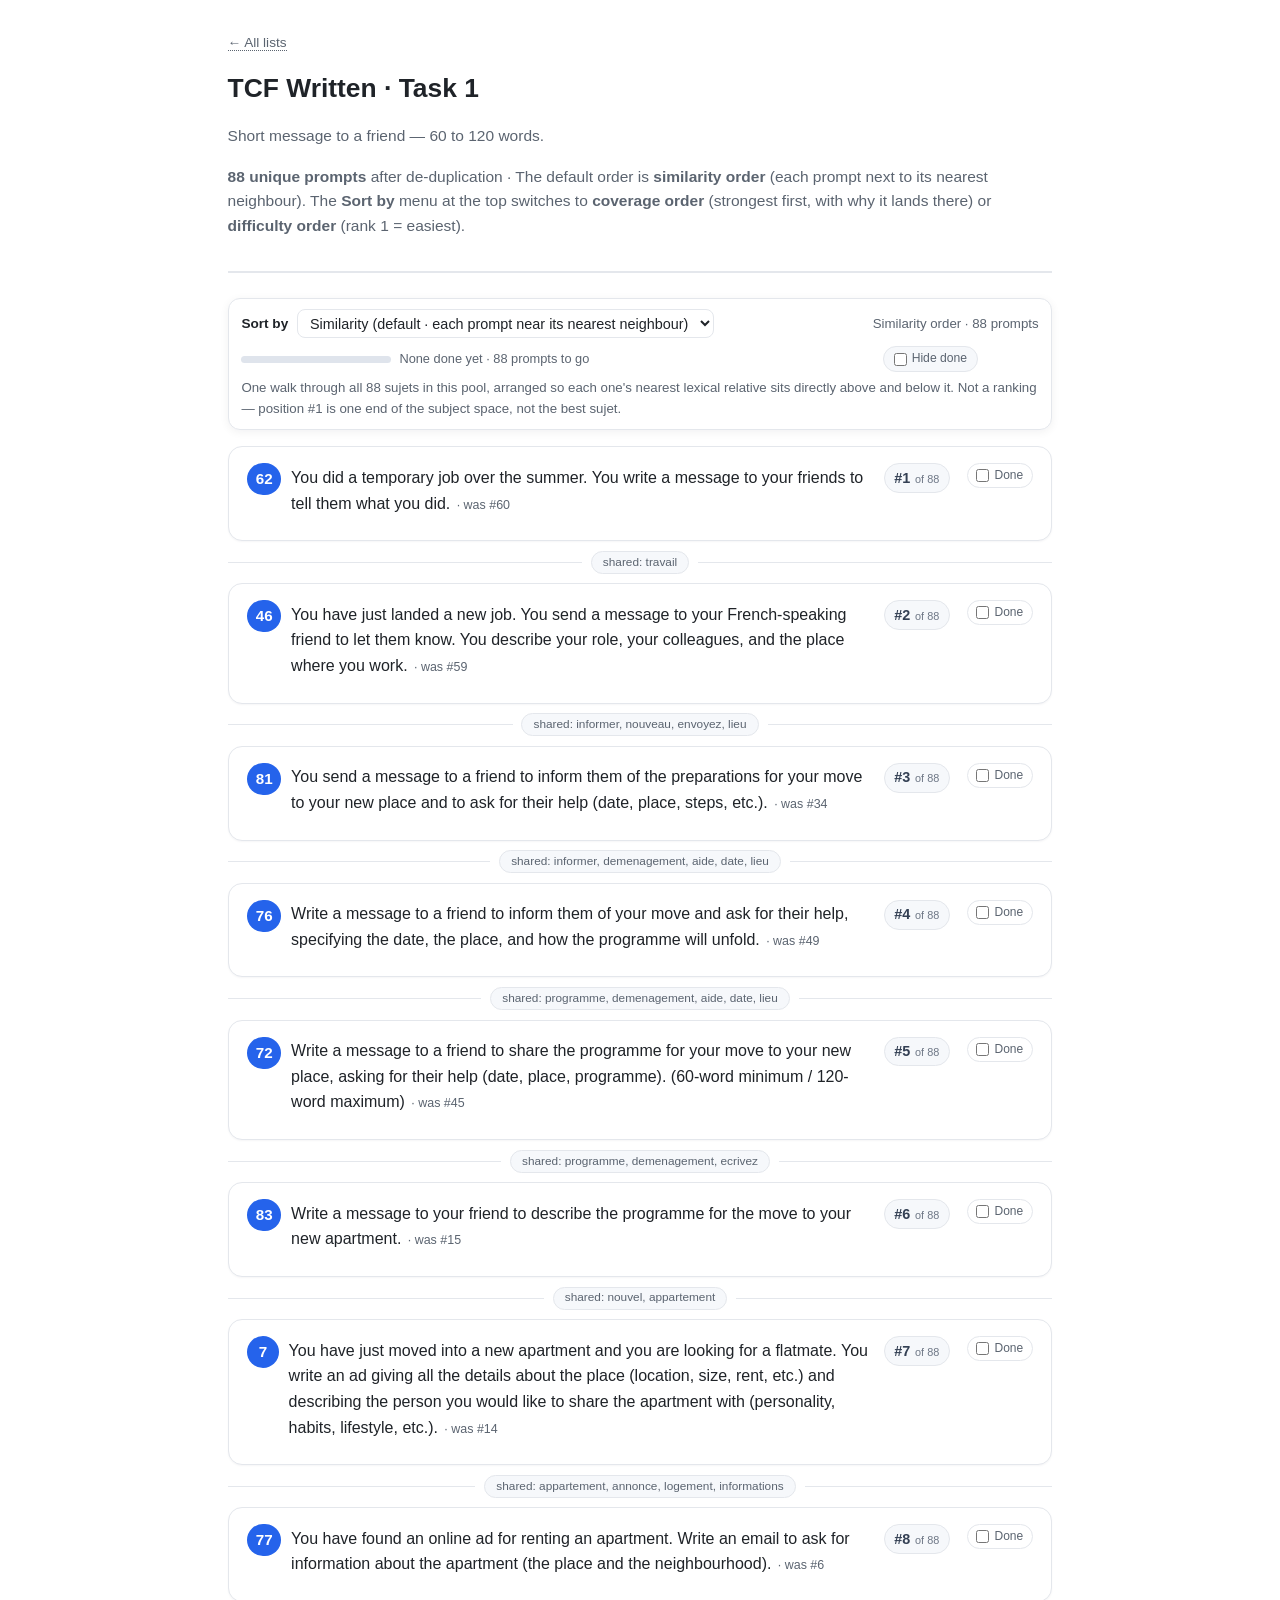
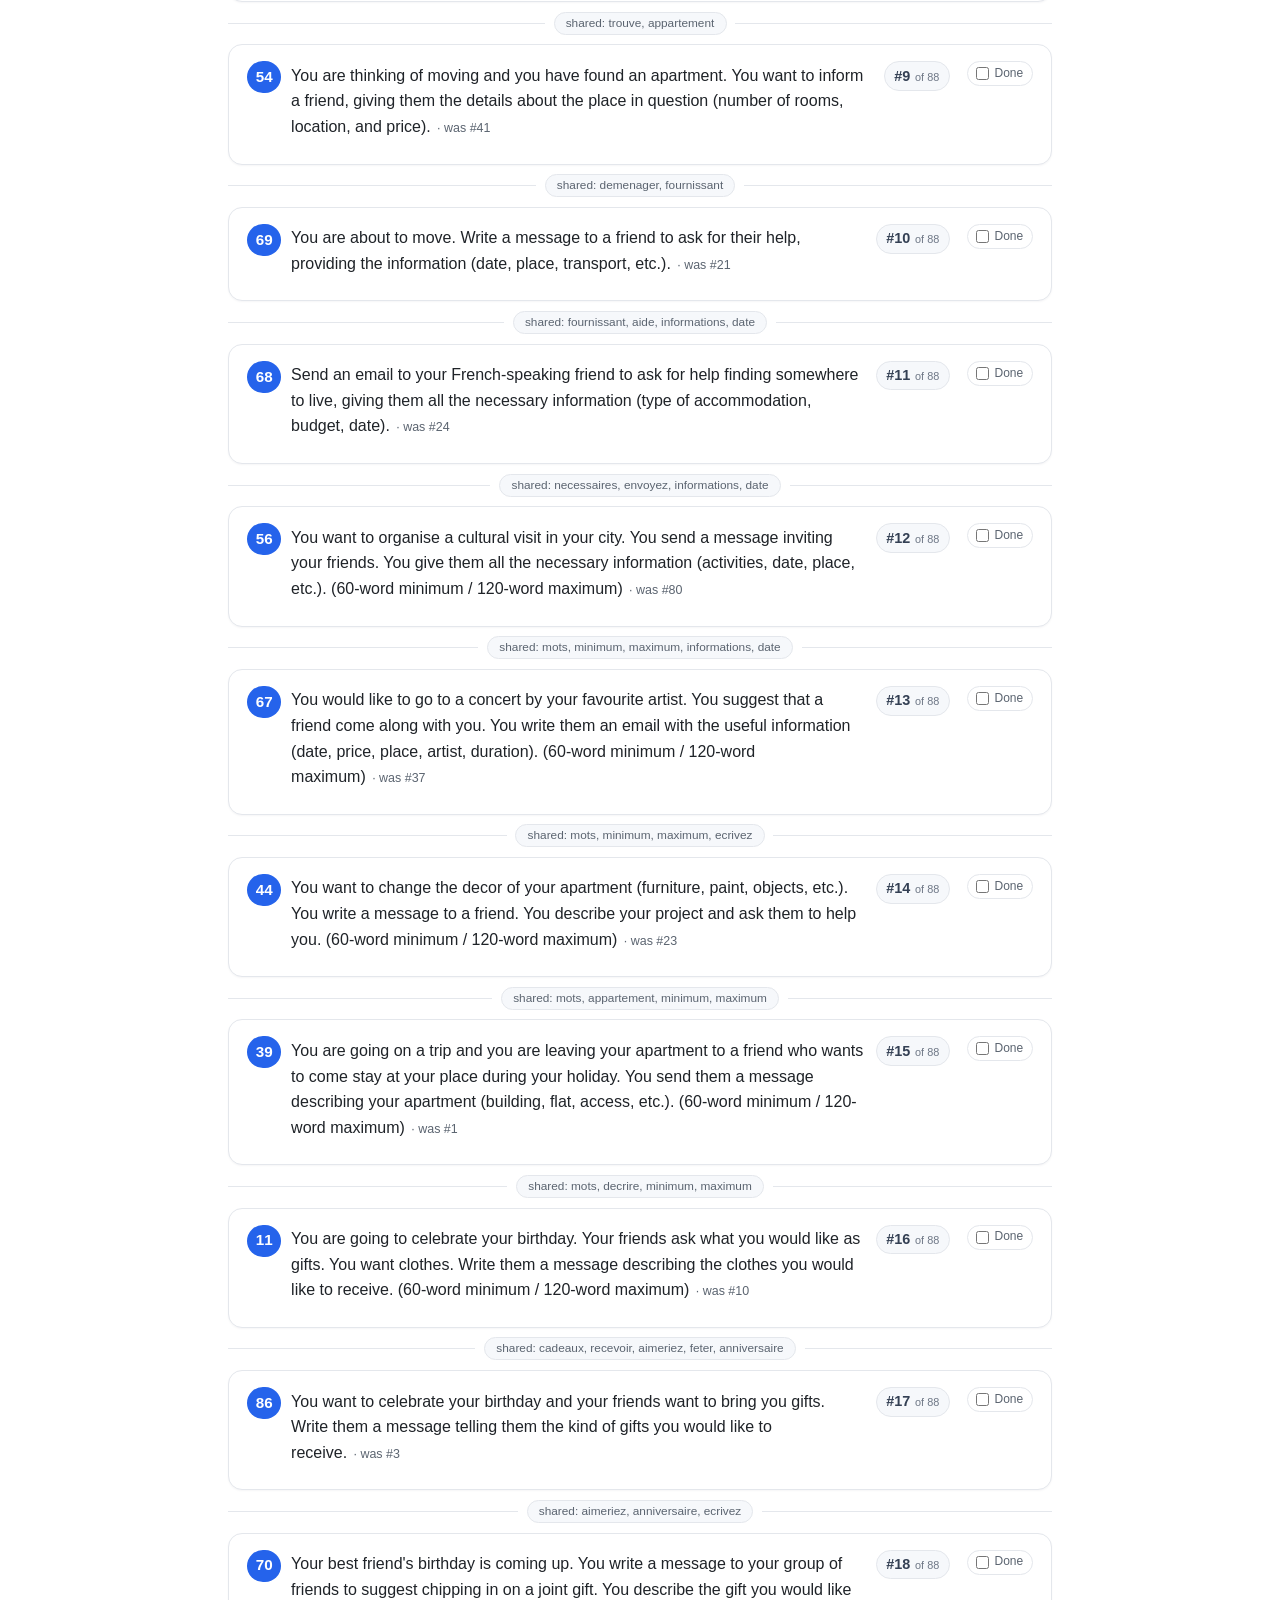
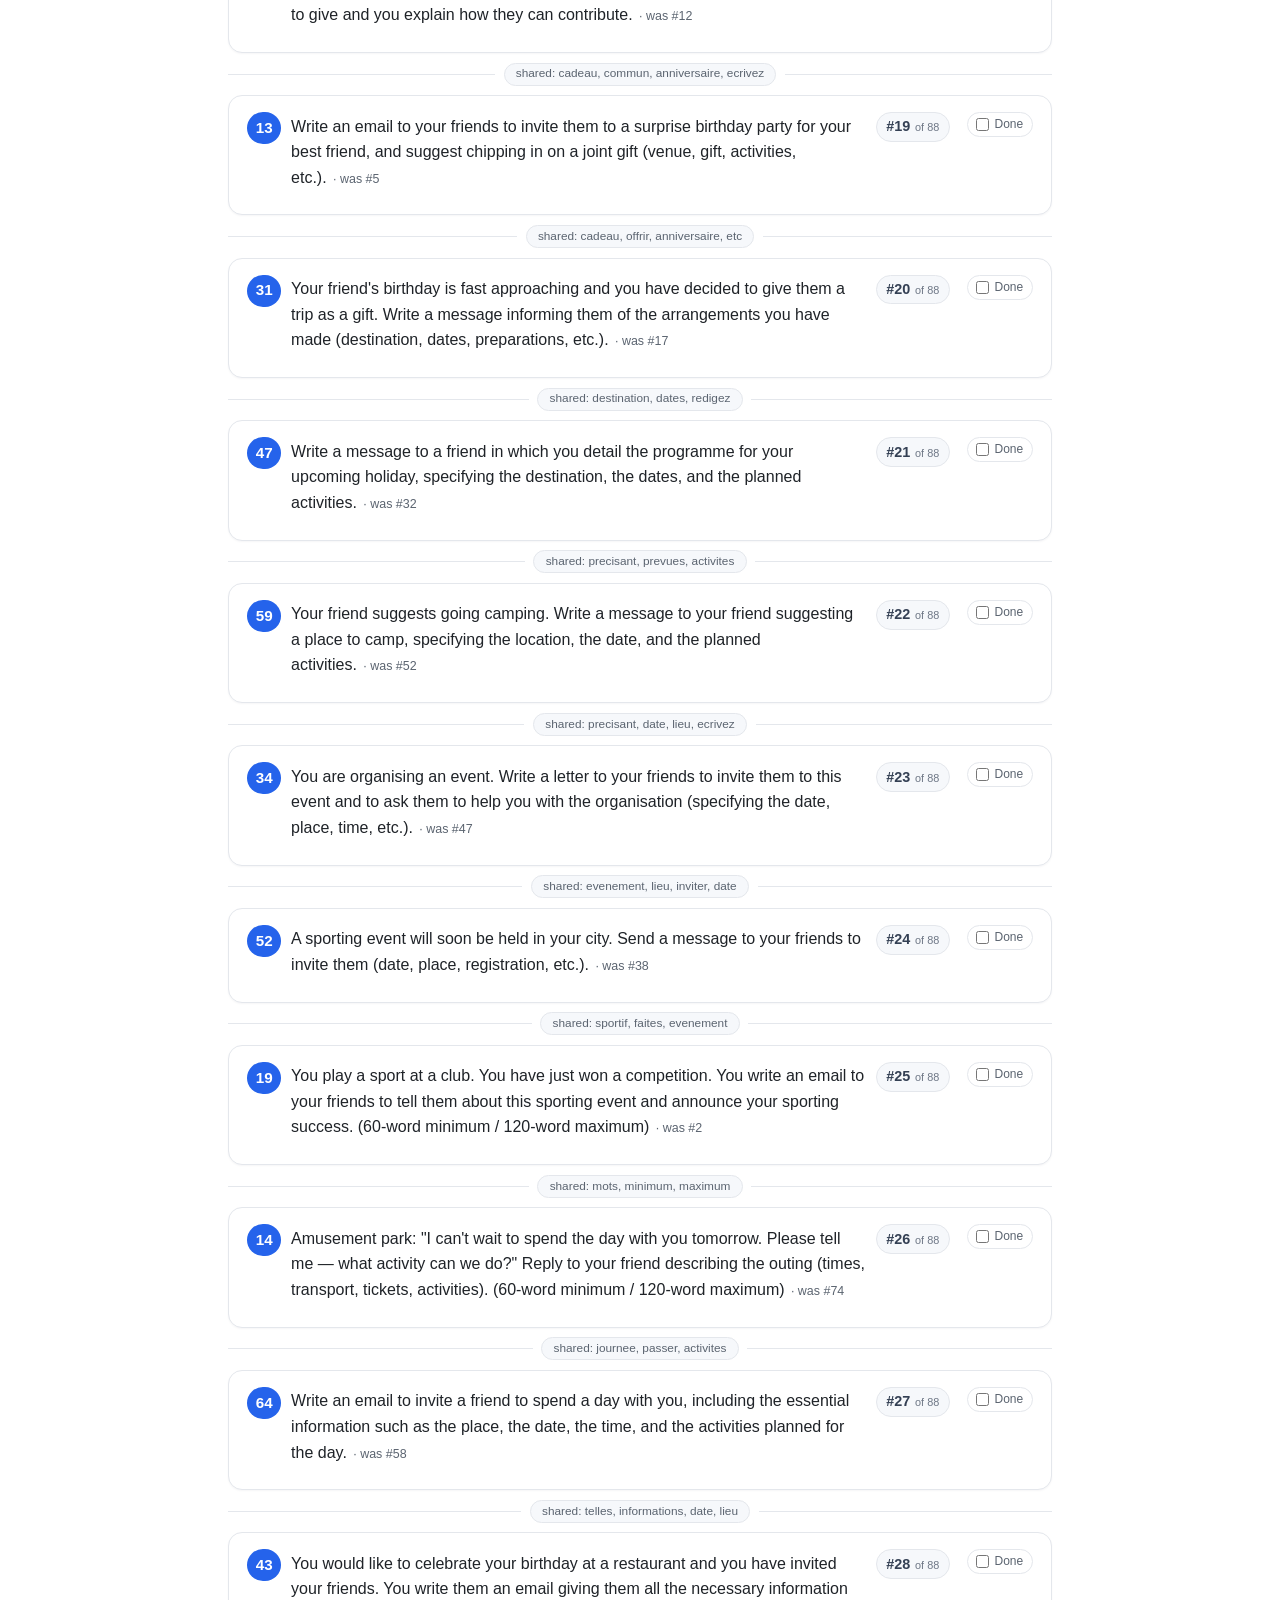
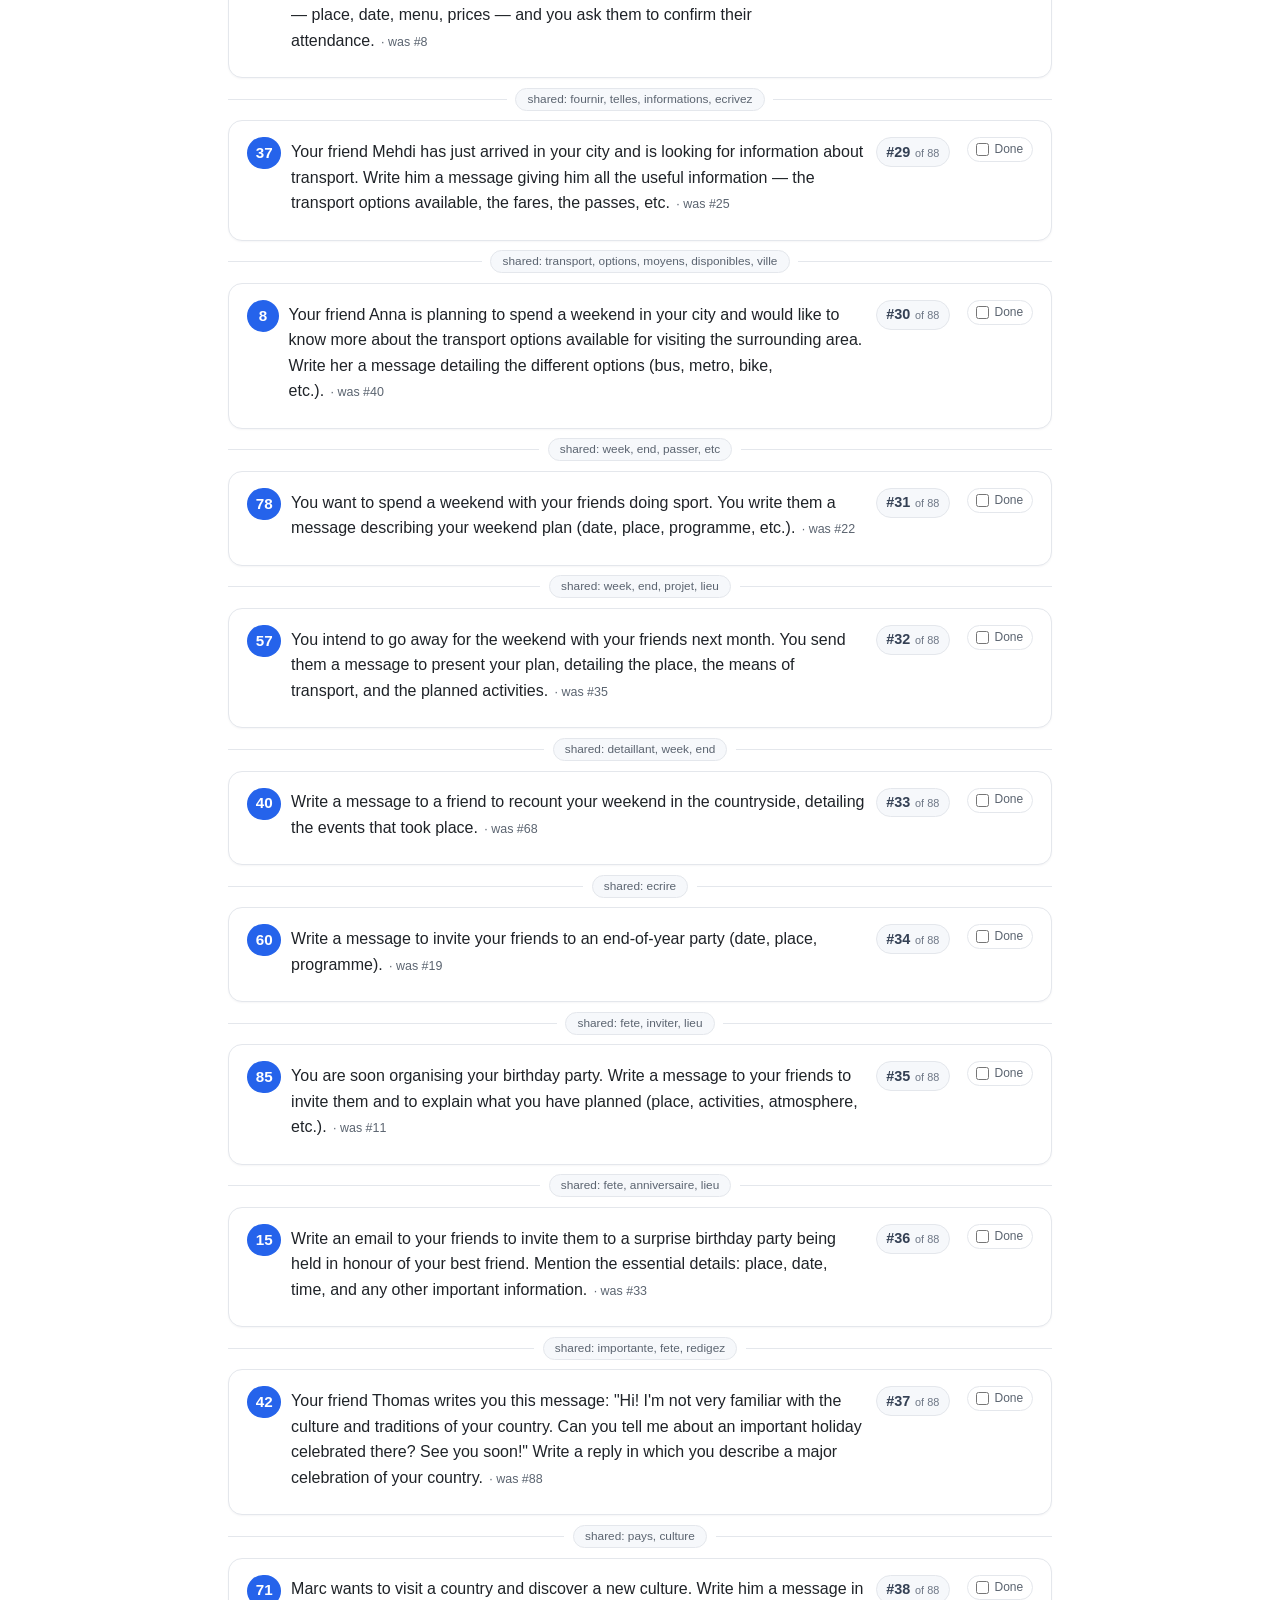
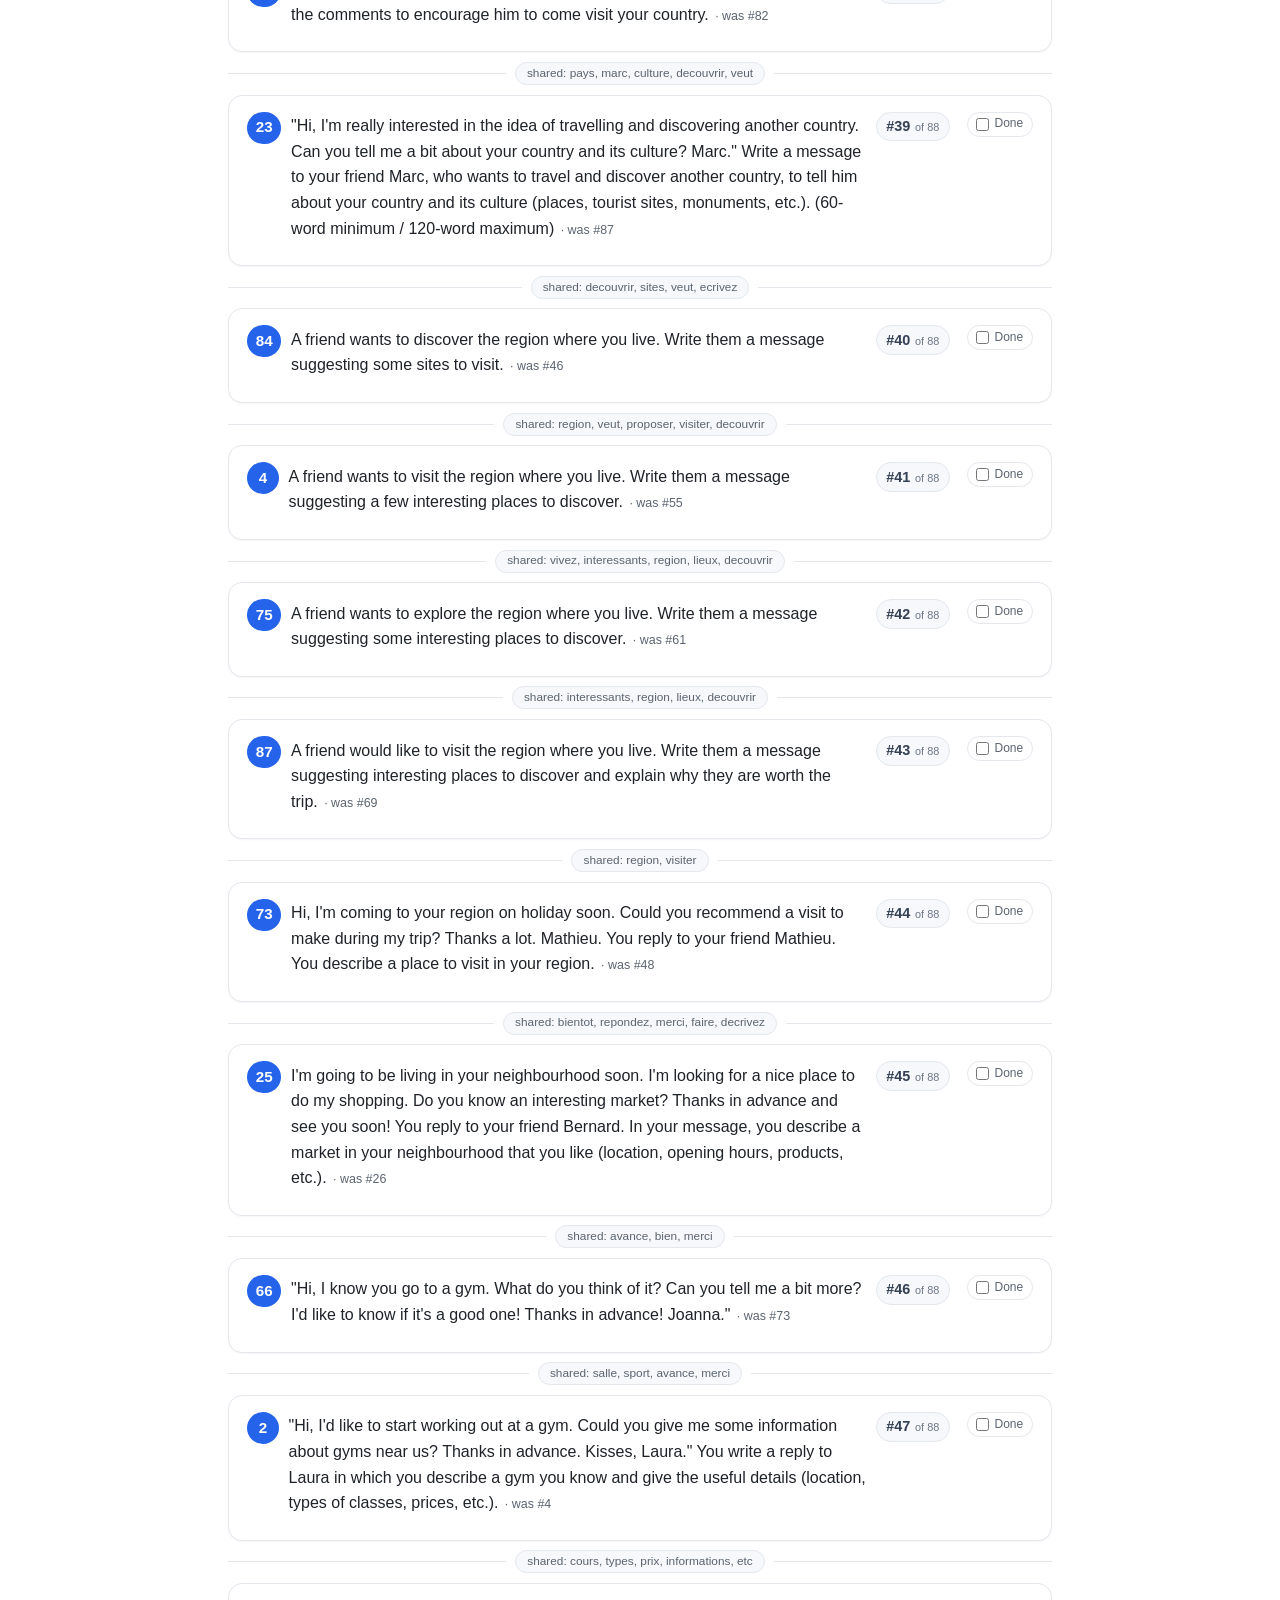
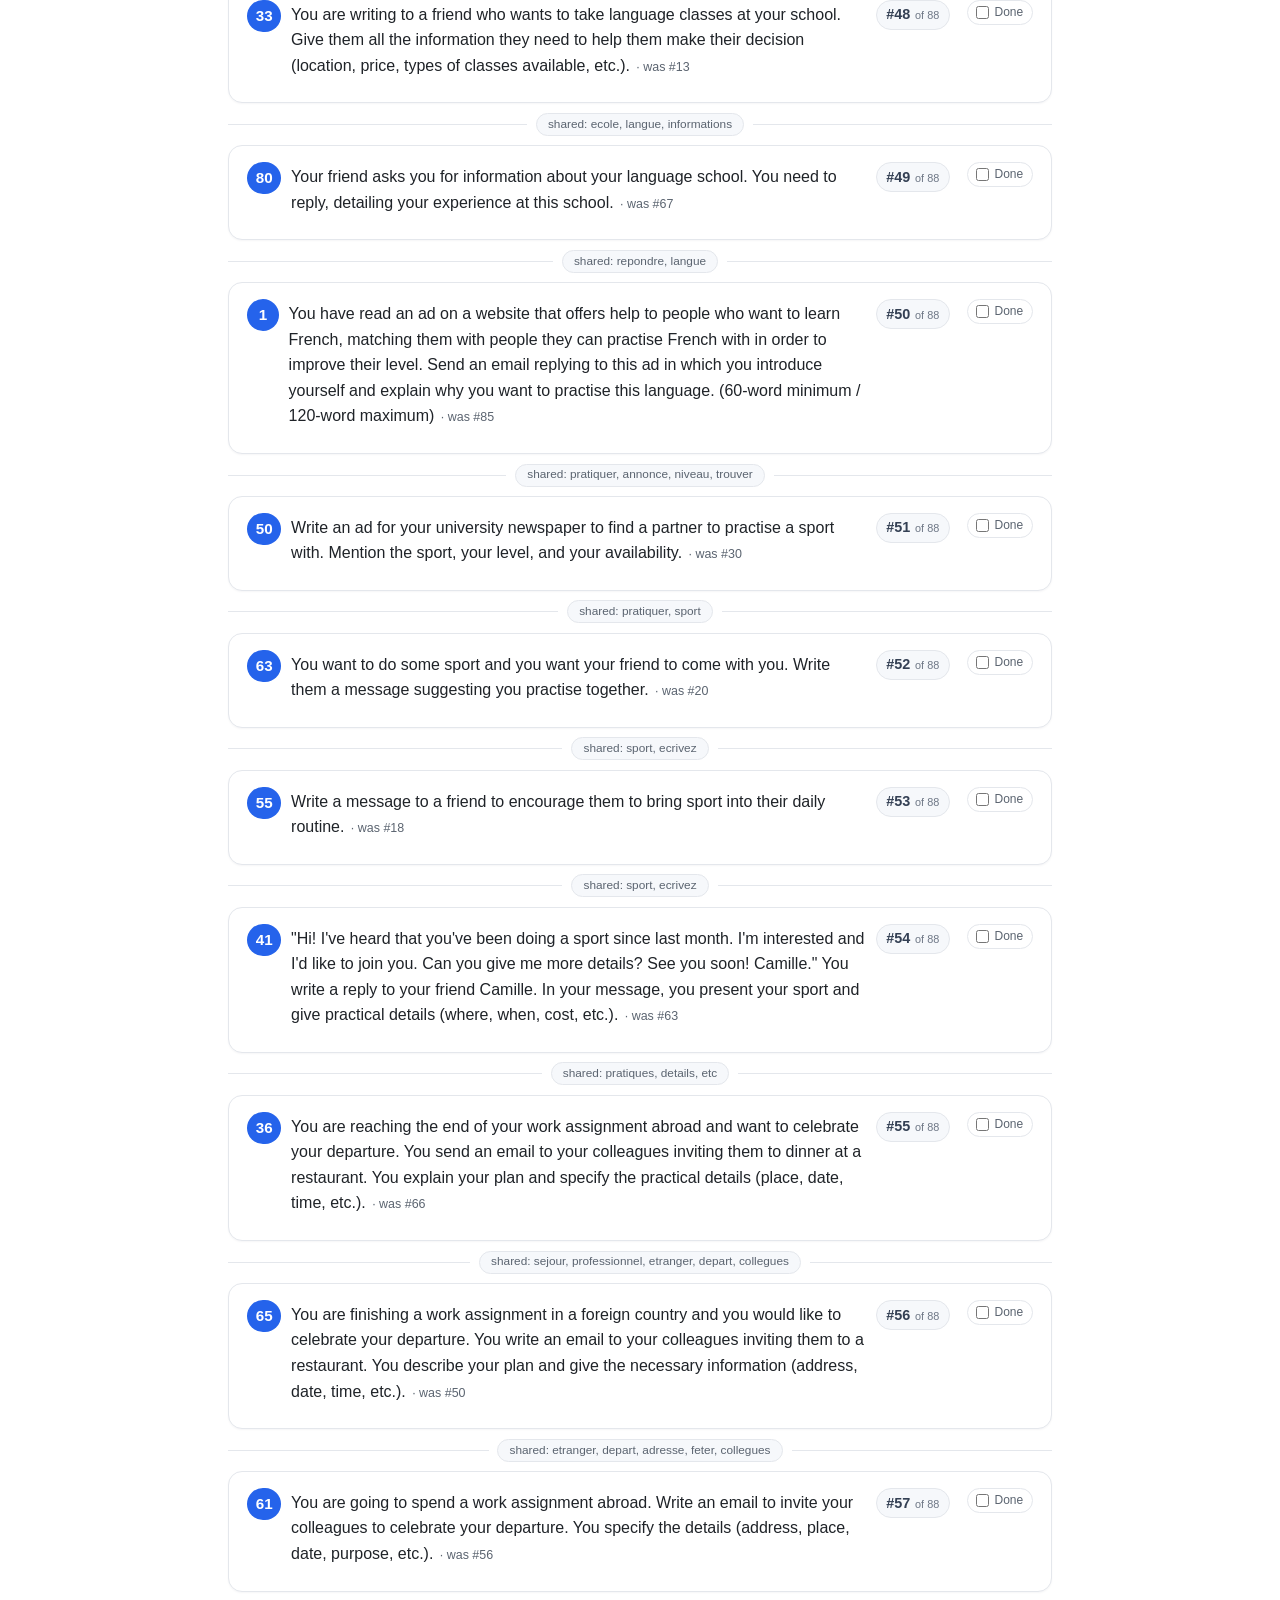
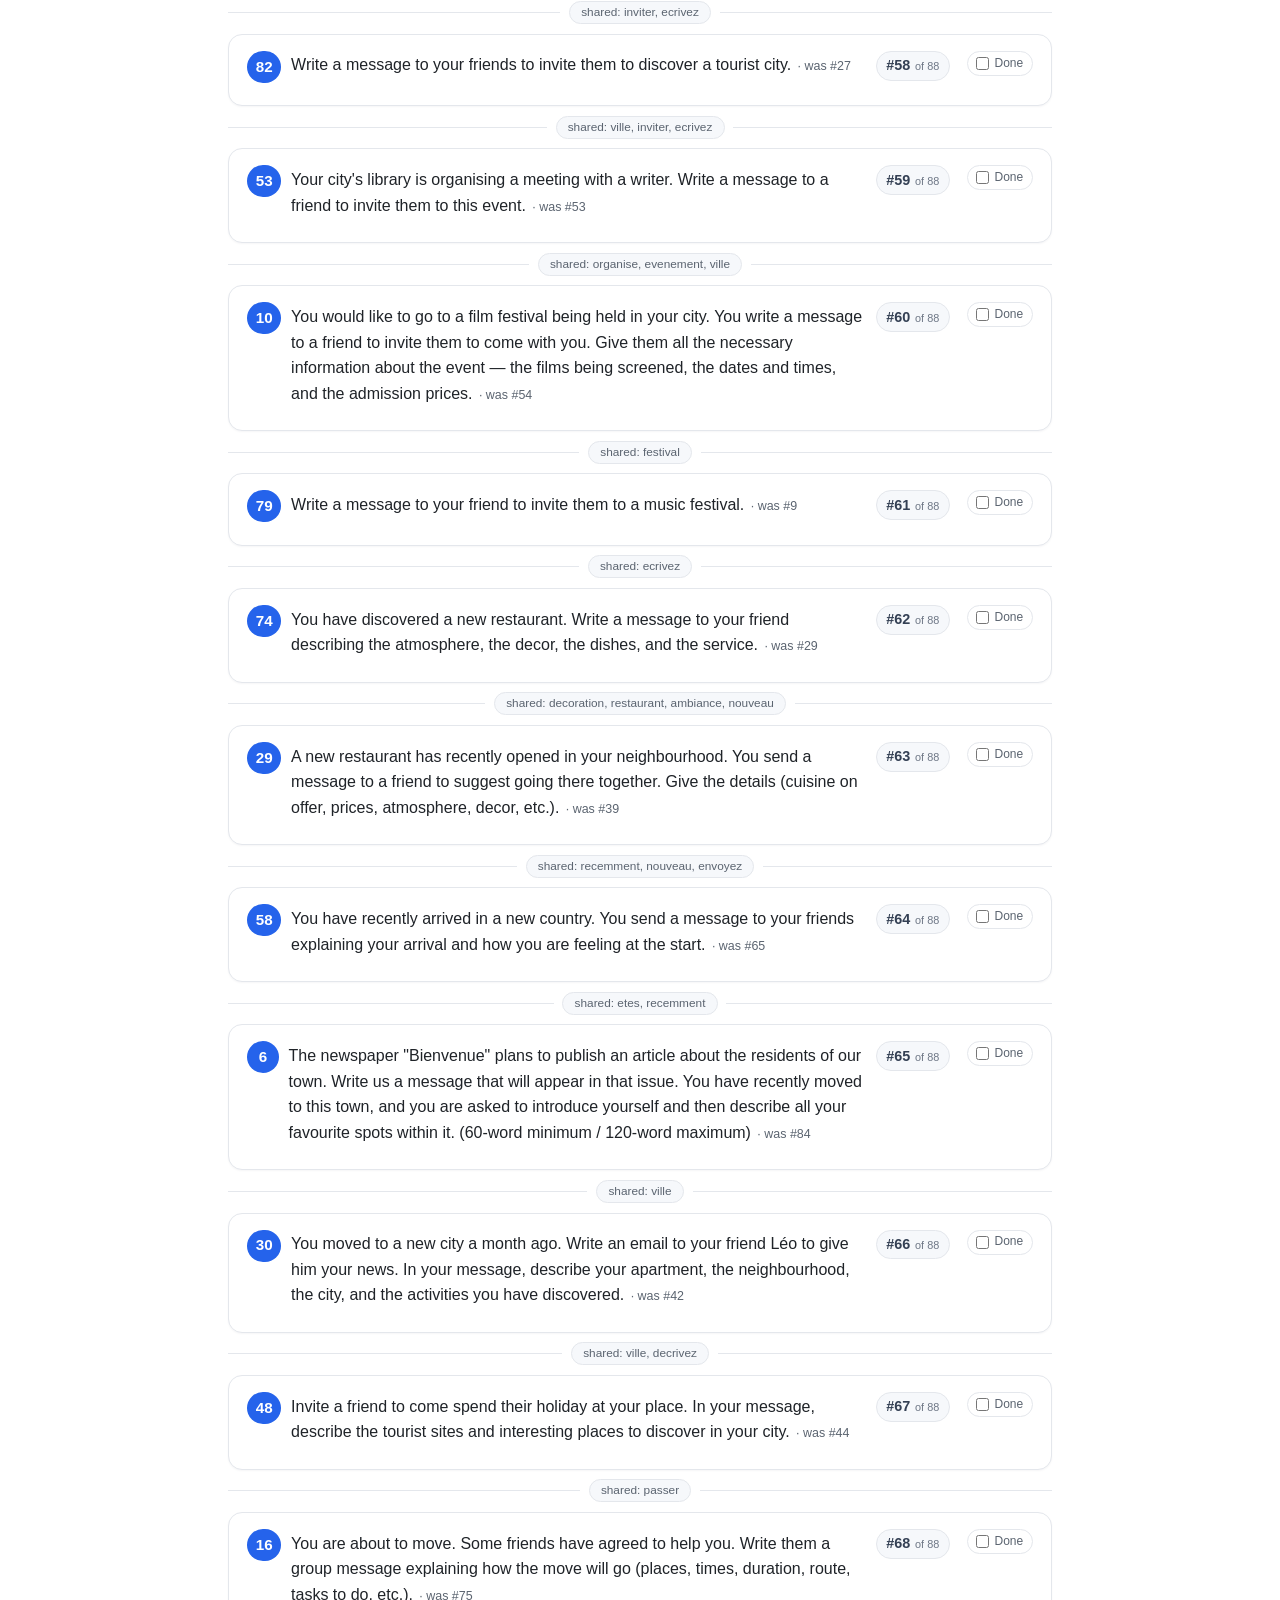
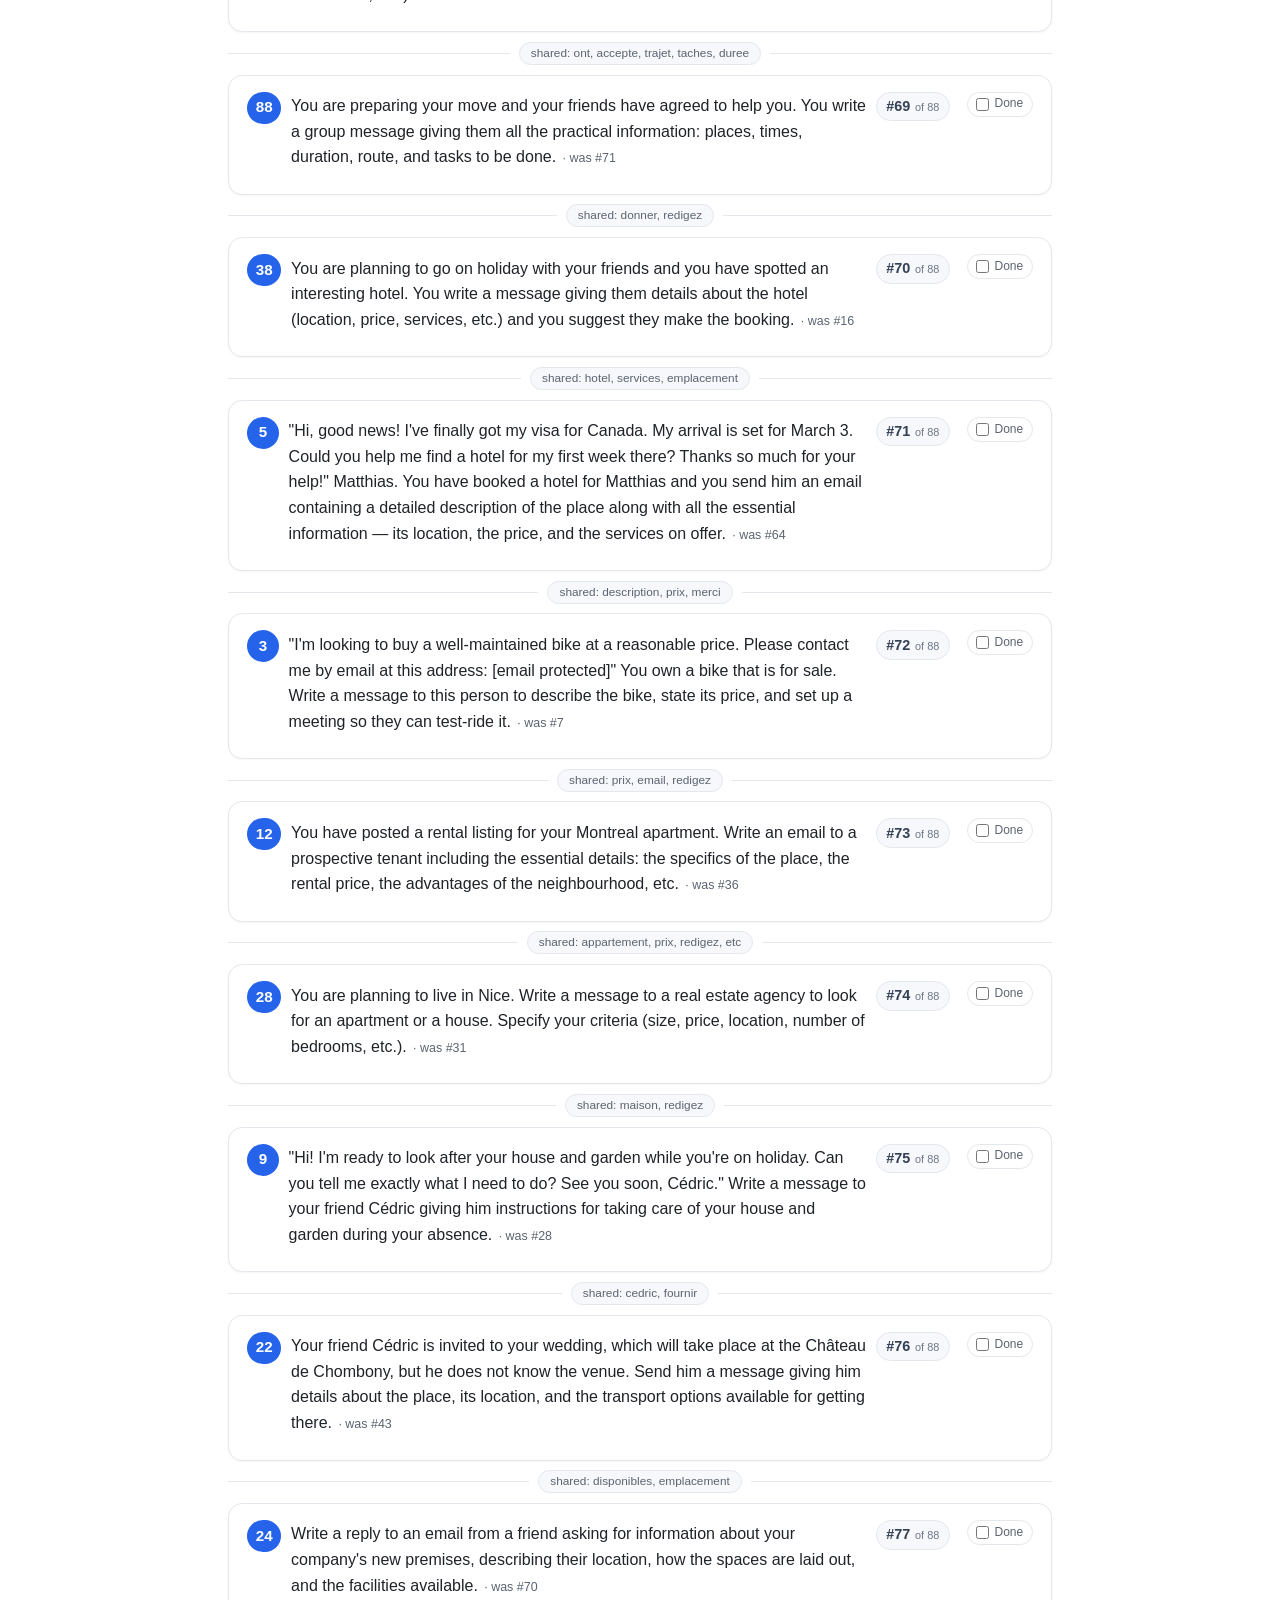
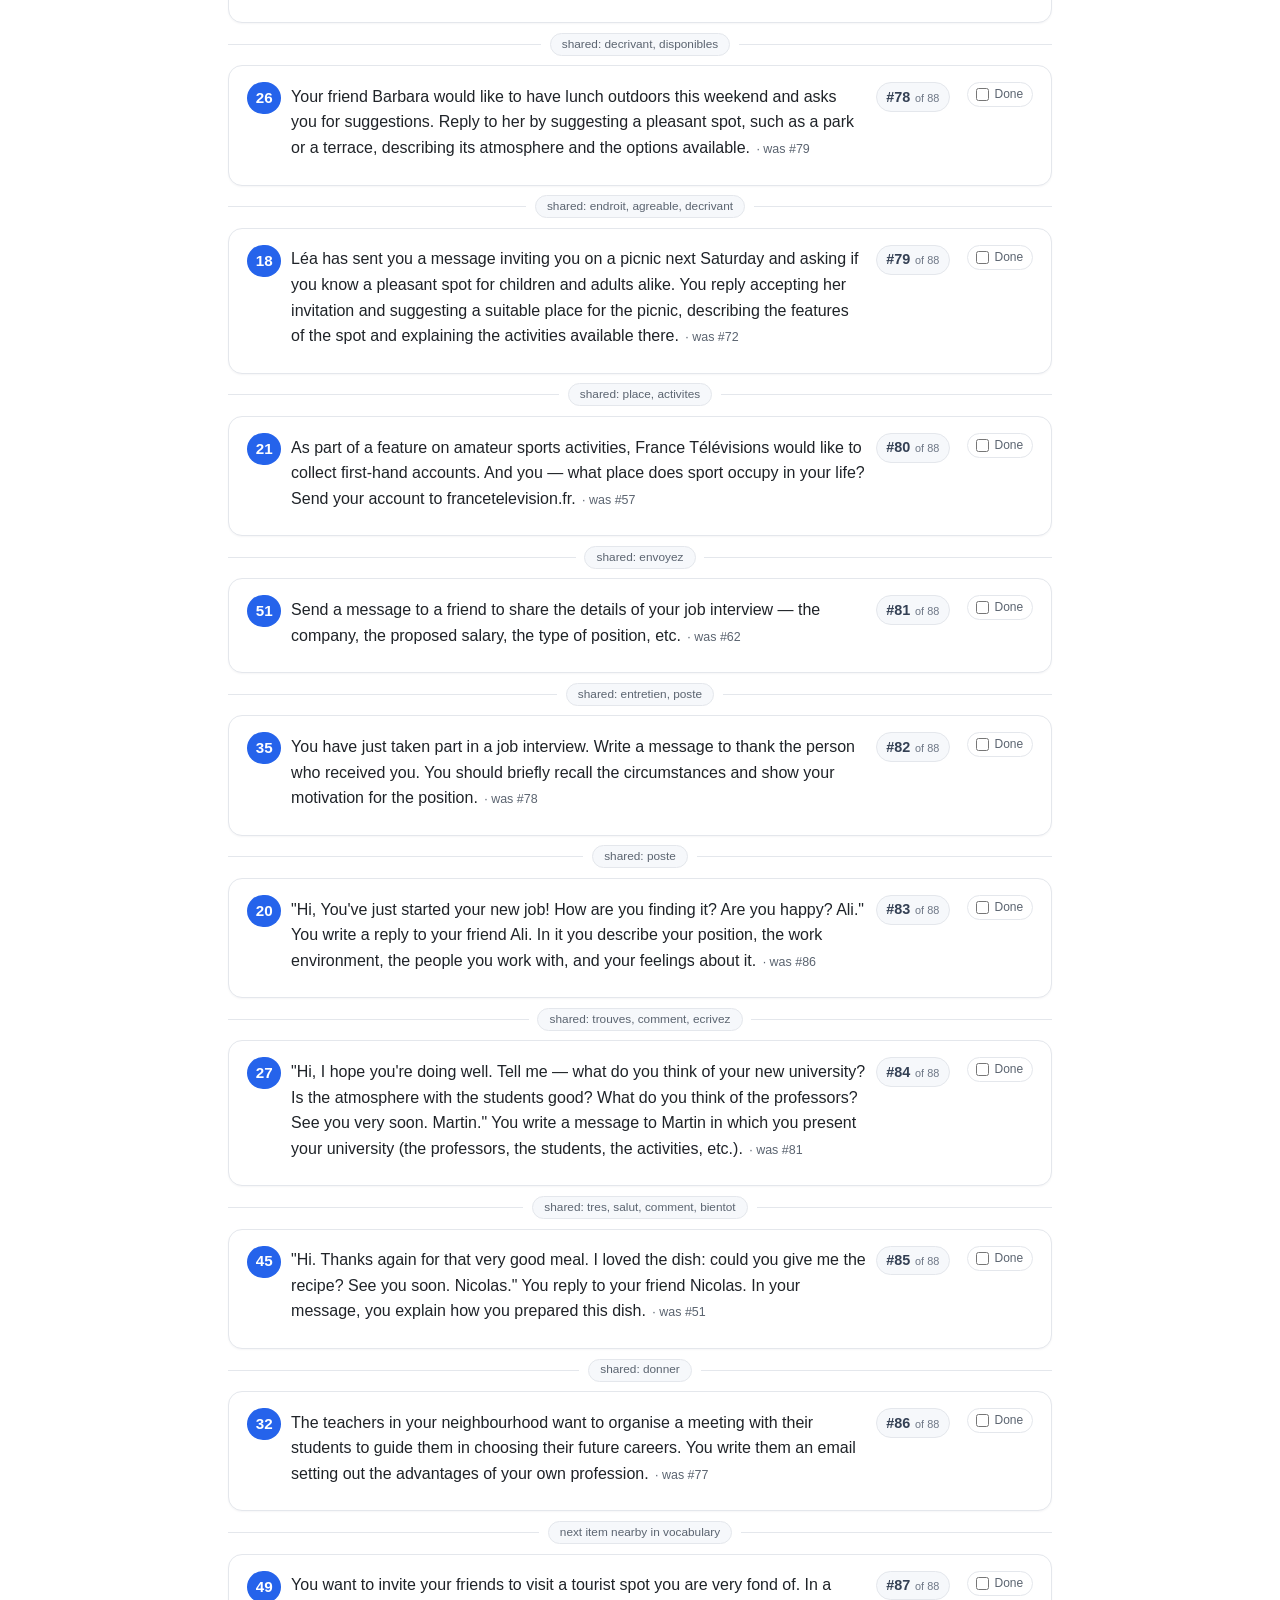
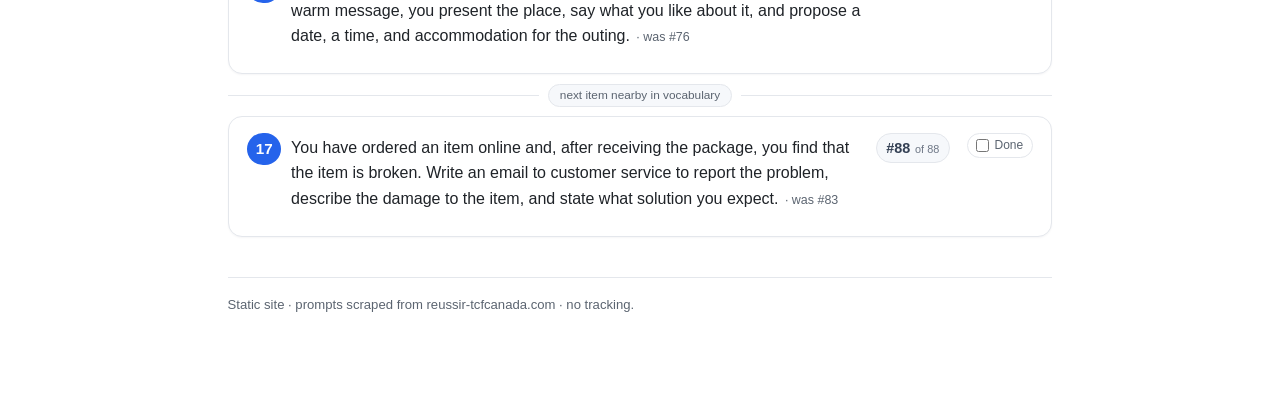
==== ee-t1-EN.html @ d9055719 "Add English prompt lists (EE T1/T2/T3, EO T2/T3) alongside French - 5 EN sibling pages, one per pool" ====
<!DOCTYPE html>
<html lang="en">
<head>
<meta charset="utf-8">
<meta name="viewport" content="width=device-width, initial-scale=1, viewport-fit=cover">
<meta name="tcf-set" content="EE_T1">
<meta name="tcf-pool-size" content="88">
<title>TCF Written — Task 1 · short message</title>
<meta name="robots" content="noindex, nofollow">
<meta name="googlebot" content="noindex, nofollow">
<style>:root{
  --ink:#1f2328; --muted:#5b6470; --line:#e4e7ec; --bg:#ffffff;
  --accent:#2563eb; --accent-soft:#eef4ff; --chip:#eef2f7;
  --doc-bg:#fbfaf6; --doc-line:#e7e2d2; --obj:#b4341f; --reb:#0f7a44;
}
*{box-sizing:border-box}
body{max-width:860px;margin:0 auto;padding:2rem 1.1rem 5rem;
  font-family:-apple-system,Segoe UI,Roboto,Helvetica,Arial,sans-serif;
  line-height:1.6;color:var(--ink);background:var(--bg);}
header.page{border-bottom:2px solid var(--line);margin-bottom:1.6rem;padding-bottom:1rem}
header.page h1{font-size:1.65rem;margin:.2rem 0 .5rem}
.crumb{font-size:.85rem;margin:0 0 .8rem;color:var(--muted)}
.crumb a{color:var(--muted);text-decoration:none;border-bottom:1px dotted var(--muted)}
.crumb a:hover{color:var(--accent);border-color:var(--accent)}
.lead{color:var(--muted);font-size:.97rem}
.callout{margin:.85rem 0 0;padding:.75rem .95rem;border-radius:12px;background:#f6f8fb;
  border:1px solid var(--line);border-left:3px solid var(--accent);
  font-size:.88rem;color:#3c4653;line-height:1.55}
.callout b{color:var(--ink)}
h2.group{font-size:1.05rem;margin:2rem 0 .2rem}
section.card{border:1px solid var(--line);border-radius:14px;padding:1rem 1.15rem 1.1rem;
  margin:.8rem 0;background:#fff;box-shadow:0 1px 2px rgba(16,24,40,.04)}
ul.links{list-style:none;padding-left:0;margin:0}
ul.links li{border-top:1px solid var(--line)}
ul.links li:first-child{border-top:none}
ul.links a{display:flex;align-items:center;gap:.55rem;flex-wrap:wrap;
  padding:.6rem .2rem;text-decoration:none;color:var(--ink);border-radius:8px}
ul.links a:hover{background:var(--accent-soft)}
ul.links a .lang{display:inline-block;background:var(--chip);border-radius:6px;
  padding:.05rem .45rem;font-weight:700;font-size:.78rem;color:#374151;flex:none}
ul.links a .what{font-size:.95rem;font-weight:600}
ul.links a .hint{color:var(--muted);font-size:.84rem}
ul.links a::after{content:"›";margin-left:auto;color:var(--muted);font-size:1.15rem;line-height:1}

section.topic{border:1px solid var(--line);border-radius:14px;padding:1rem 1.15rem 1.1rem;
  margin:.8rem 0;background:#fff;box-shadow:0 1px 2px rgba(16,24,40,.04)}
.topic-head{display:flex;gap:.6rem;align-items:flex-start;margin-bottom:.3rem}
.badge{flex:none;display:inline-flex;align-items:center;justify-content:center;
  min-width:2rem;height:2rem;padding:0 .55rem;border-radius:999px;background:var(--accent);
  color:#fff;font-weight:700;font-size:.95rem}
p.prompt{margin:.1rem 0;font-size:1rem;color:var(--ink);flex:1 1 auto}
p.prompt .orig{color:var(--muted);font-weight:500;font-size:.78rem;margin-left:.4rem;
  white-space:nowrap}
p.doc{background:var(--doc-bg);border:1px solid var(--doc-line);border-radius:10px;
  padding:.65rem .9rem;margin:.55rem 0 0;font-size:.92rem;color:#3a3a32;line-height:1.55}
p.doc b{color:#7a6a1f;font-weight:700;text-transform:uppercase;letter-spacing:.05em;
  font-size:.72rem;display:block;margin-bottom:.3rem}
footer.page{margin-top:2.5rem;border-top:1px solid var(--line);padding-top:1rem;
  color:var(--muted);font-size:.82rem}
</style>
</head>
<body>
<header class="page">
  <p class="crumb"><a href="index.html">← All lists</a></p>
  <h1>TCF Written · Task 1</h1>
  <p class="lead">Short message to a friend — 60 to 120 words.</p>
  <p class="lead"><b>88 unique prompts</b> after de-duplication · The default order is <b>similarity order</b> (each prompt next to its nearest neighbour). The <b>Sort by</b> menu at the top switches to <b>coverage order</b> (strongest first, with why it lands there) or <b>difficulty order</b> (rank 1 = easiest).</p>
</header>
<section class="topic" id="p-1">
  <div class="topic-head">
    <span class="badge">1</span>
    <p class="prompt">You have read an ad on a website that offers help to people who want to learn French, matching them with people they can practise French with in order to improve their level. Send an email replying to this ad in which you introduce yourself and explain why you want to practise this language. (60-word minimum / 120-word maximum)<span class="orig">· was #85</span></p>
  </div>
</section>
<section class="topic" id="p-2">
  <div class="topic-head">
    <span class="badge">2</span>
    <p class="prompt">"Hi, I'd like to start working out at a gym. Could you give me some information about gyms near us? Thanks in advance. Kisses, Laura." You write a reply to Laura in which you describe a gym you know and give the useful details (location, types of classes, prices, etc.).<span class="orig">· was #4</span></p>
  </div>
</section>
<section class="topic" id="p-3">
  <div class="topic-head">
    <span class="badge">3</span>
    <p class="prompt">"I'm looking to buy a well-maintained bike at a reasonable price. Please contact me by email at this address: [email protected]" You own a bike that is for sale. Write a message to this person to describe the bike, state its price, and set up a meeting so they can test-ride it.<span class="orig">· was #7</span></p>
  </div>
</section>
<section class="topic" id="p-4">
  <div class="topic-head">
    <span class="badge">4</span>
    <p class="prompt">A friend wants to visit the region where you live. Write them a message suggesting a few interesting places to discover.<span class="orig">· was #55</span></p>
  </div>
</section>
<section class="topic" id="p-5">
  <div class="topic-head">
    <span class="badge">5</span>
    <p class="prompt">"Hi, good news! I've finally got my visa for Canada. My arrival is set for March 3. Could you help me find a hotel for my first week there? Thanks so much for your help!" Matthias. You have booked a hotel for Matthias and you send him an email containing a detailed description of the place along with all the essential information — its location, the price, and the services on offer.<span class="orig">· was #64</span></p>
  </div>
</section>
<section class="topic" id="p-6">
  <div class="topic-head">
    <span class="badge">6</span>
    <p class="prompt">The newspaper "Bienvenue" plans to publish an article about the residents of our town. Write us a message that will appear in that issue. You have recently moved to this town, and you are asked to introduce yourself and then describe all your favourite spots within it. (60-word minimum / 120-word maximum)<span class="orig">· was #84</span></p>
  </div>
</section>
<section class="topic" id="p-7">
  <div class="topic-head">
    <span class="badge">7</span>
    <p class="prompt">You have just moved into a new apartment and you are looking for a flatmate. You write an ad giving all the details about the place (location, size, rent, etc.) and describing the person you would like to share the apartment with (personality, habits, lifestyle, etc.).<span class="orig">· was #14</span></p>
  </div>
</section>
<section class="topic" id="p-8">
  <div class="topic-head">
    <span class="badge">8</span>
    <p class="prompt">Your friend Anna is planning to spend a weekend in your city and would like to know more about the transport options available for visiting the surrounding area. Write her a message detailing the different options (bus, metro, bike, etc.).<span class="orig">· was #40</span></p>
  </div>
</section>
<section class="topic" id="p-9">
  <div class="topic-head">
    <span class="badge">9</span>
    <p class="prompt">"Hi! I'm ready to look after your house and garden while you're on holiday. Can you tell me exactly what I need to do? See you soon, Cédric." Write a message to your friend Cédric giving him instructions for taking care of your house and garden during your absence.<span class="orig">· was #28</span></p>
  </div>
</section>
<section class="topic" id="p-10">
  <div class="topic-head">
    <span class="badge">10</span>
    <p class="prompt">You would like to go to a film festival being held in your city. You write a message to a friend to invite them to come with you. Give them all the necessary information about the event — the films being screened, the dates and times, and the admission prices.<span class="orig">· was #54</span></p>
  </div>
</section>
<section class="topic" id="p-11">
  <div class="topic-head">
    <span class="badge">11</span>
    <p class="prompt">You are going to celebrate your birthday. Your friends ask what you would like as gifts. You want clothes. Write them a message describing the clothes you would like to receive. (60-word minimum / 120-word maximum)<span class="orig">· was #10</span></p>
  </div>
</section>
<section class="topic" id="p-12">
  <div class="topic-head">
    <span class="badge">12</span>
    <p class="prompt">You have posted a rental listing for your Montreal apartment. Write an email to a prospective tenant including the essential details: the specifics of the place, the rental price, the advantages of the neighbourhood, etc.<span class="orig">· was #36</span></p>
  </div>
</section>
<section class="topic" id="p-13">
  <div class="topic-head">
    <span class="badge">13</span>
    <p class="prompt">Write an email to your friends to invite them to a surprise birthday party for your best friend, and suggest chipping in on a joint gift (venue, gift, activities, etc.).<span class="orig">· was #5</span></p>
  </div>
</section>
<section class="topic" id="p-14">
  <div class="topic-head">
    <span class="badge">14</span>
    <p class="prompt">Amusement park: "I can't wait to spend the day with you tomorrow. Please tell me — what activity can we do?" Reply to your friend describing the outing (times, transport, tickets, activities). (60-word minimum / 120-word maximum)<span class="orig">· was #74</span></p>
  </div>
</section>
<section class="topic" id="p-15">
  <div class="topic-head">
    <span class="badge">15</span>
    <p class="prompt">Write an email to your friends to invite them to a surprise birthday party being held in honour of your best friend. Mention the essential details: place, date, time, and any other important information.<span class="orig">· was #33</span></p>
  </div>
</section>
<section class="topic" id="p-16">
  <div class="topic-head">
    <span class="badge">16</span>
    <p class="prompt">You are about to move. Some friends have agreed to help you. Write them a group message explaining how the move will go (places, times, duration, route, tasks to do, etc.).<span class="orig">· was #75</span></p>
  </div>
</section>
<section class="topic" id="p-17">
  <div class="topic-head">
    <span class="badge">17</span>
    <p class="prompt">You have ordered an item online and, after receiving the package, you find that the item is broken. Write an email to customer service to report the problem, describe the damage to the item, and state what solution you expect.<span class="orig">· was #83</span></p>
  </div>
</section>
<section class="topic" id="p-18">
  <div class="topic-head">
    <span class="badge">18</span>
    <p class="prompt">Léa has sent you a message inviting you on a picnic next Saturday and asking if you know a pleasant spot for children and adults alike. You reply accepting her invitation and suggesting a suitable place for the picnic, describing the features of the spot and explaining the activities available there.<span class="orig">· was #72</span></p>
  </div>
</section>
<section class="topic" id="p-19">
  <div class="topic-head">
    <span class="badge">19</span>
    <p class="prompt">You play a sport at a club. You have just won a competition. You write an email to your friends to tell them about this sporting event and announce your sporting success. (60-word minimum / 120-word maximum)<span class="orig">· was #2</span></p>
  </div>
</section>
<section class="topic" id="p-20">
  <div class="topic-head">
    <span class="badge">20</span>
    <p class="prompt">"Hi, You've just started your new job! How are you finding it? Are you happy? Ali." You write a reply to your friend Ali. In it you describe your position, the work environment, the people you work with, and your feelings about it.<span class="orig">· was #86</span></p>
  </div>
</section>
<section class="topic" id="p-21">
  <div class="topic-head">
    <span class="badge">21</span>
    <p class="prompt">As part of a feature on amateur sports activities, France Télévisions would like to collect first-hand accounts. And you — what place does sport occupy in your life? Send your account to francetelevision.fr.<span class="orig">· was #57</span></p>
  </div>
</section>
<section class="topic" id="p-22">
  <div class="topic-head">
    <span class="badge">22</span>
    <p class="prompt">Your friend Cédric is invited to your wedding, which will take place at the Château de Chombony, but he does not know the venue. Send him a message giving him details about the place, its location, and the transport options available for getting there.<span class="orig">· was #43</span></p>
  </div>
</section>
<section class="topic" id="p-23">
  <div class="topic-head">
    <span class="badge">23</span>
    <p class="prompt">"Hi, I'm really interested in the idea of travelling and discovering another country. Can you tell me a bit about your country and its culture? Marc." Write a message to your friend Marc, who wants to travel and discover another country, to tell him about your country and its culture (places, tourist sites, monuments, etc.). (60-word minimum / 120-word maximum)<span class="orig">· was #87</span></p>
  </div>
</section>
<section class="topic" id="p-24">
  <div class="topic-head">
    <span class="badge">24</span>
    <p class="prompt">Write a reply to an email from a friend asking for information about your company's new premises, describing their location, how the spaces are laid out, and the facilities available.<span class="orig">· was #70</span></p>
  </div>
</section>
<section class="topic" id="p-25">
  <div class="topic-head">
    <span class="badge">25</span>
    <p class="prompt">I'm going to be living in your neighbourhood soon. I'm looking for a nice place to do my shopping. Do you know an interesting market? Thanks in advance and see you soon! You reply to your friend Bernard. In your message, you describe a market in your neighbourhood that you like (location, opening hours, products, etc.).<span class="orig">· was #26</span></p>
  </div>
</section>
<section class="topic" id="p-26">
  <div class="topic-head">
    <span class="badge">26</span>
    <p class="prompt">Your friend Barbara would like to have lunch outdoors this weekend and asks you for suggestions. Reply to her by suggesting a pleasant spot, such as a park or a terrace, describing its atmosphere and the options available.<span class="orig">· was #79</span></p>
  </div>
</section>
<section class="topic" id="p-27">
  <div class="topic-head">
    <span class="badge">27</span>
    <p class="prompt">"Hi, I hope you're doing well. Tell me — what do you think of your new university? Is the atmosphere with the students good? What do you think of the professors? See you very soon. Martin." You write a message to Martin in which you present your university (the professors, the students, the activities, etc.).<span class="orig">· was #81</span></p>
  </div>
</section>
<section class="topic" id="p-28">
  <div class="topic-head">
    <span class="badge">28</span>
    <p class="prompt">You are planning to live in Nice. Write a message to a real estate agency to look for an apartment or a house. Specify your criteria (size, price, location, number of bedrooms, etc.).<span class="orig">· was #31</span></p>
  </div>
</section>
<section class="topic" id="p-29">
  <div class="topic-head">
    <span class="badge">29</span>
    <p class="prompt">A new restaurant has recently opened in your neighbourhood. You send a message to a friend to suggest going there together. Give the details (cuisine on offer, prices, atmosphere, decor, etc.).<span class="orig">· was #39</span></p>
  </div>
</section>
<section class="topic" id="p-30">
  <div class="topic-head">
    <span class="badge">30</span>
    <p class="prompt">You moved to a new city a month ago. Write an email to your friend Léo to give him your news. In your message, describe your apartment, the neighbourhood, the city, and the activities you have discovered.<span class="orig">· was #42</span></p>
  </div>
</section>
<section class="topic" id="p-31">
  <div class="topic-head">
    <span class="badge">31</span>
    <p class="prompt">Your friend's birthday is fast approaching and you have decided to give them a trip as a gift. Write a message informing them of the arrangements you have made (destination, dates, preparations, etc.).<span class="orig">· was #17</span></p>
  </div>
</section>
<section class="topic" id="p-32">
  <div class="topic-head">
    <span class="badge">32</span>
    <p class="prompt">The teachers in your neighbourhood want to organise a meeting with their students to guide them in choosing their future careers. You write them an email setting out the advantages of your own profession.<span class="orig">· was #77</span></p>
  </div>
</section>
<section class="topic" id="p-33">
  <div class="topic-head">
    <span class="badge">33</span>
    <p class="prompt">You are writing to a friend who wants to take language classes at your school. Give them all the information they need to help them make their decision (location, price, types of classes available, etc.).<span class="orig">· was #13</span></p>
  </div>
</section>
<section class="topic" id="p-34">
  <div class="topic-head">
    <span class="badge">34</span>
    <p class="prompt">You are organising an event. Write a letter to your friends to invite them to this event and to ask them to help you with the organisation (specifying the date, place, time, etc.).<span class="orig">· was #47</span></p>
  </div>
</section>
<section class="topic" id="p-35">
  <div class="topic-head">
    <span class="badge">35</span>
    <p class="prompt">You have just taken part in a job interview. Write a message to thank the person who received you. You should briefly recall the circumstances and show your motivation for the position.<span class="orig">· was #78</span></p>
  </div>
</section>
<section class="topic" id="p-36">
  <div class="topic-head">
    <span class="badge">36</span>
    <p class="prompt">You are reaching the end of your work assignment abroad and want to celebrate your departure. You send an email to your colleagues inviting them to dinner at a restaurant. You explain your plan and specify the practical details (place, date, time, etc.).<span class="orig">· was #66</span></p>
  </div>
</section>
<section class="topic" id="p-37">
  <div class="topic-head">
    <span class="badge">37</span>
    <p class="prompt">Your friend Mehdi has just arrived in your city and is looking for information about transport. Write him a message giving him all the useful information — the transport options available, the fares, the passes, etc.<span class="orig">· was #25</span></p>
  </div>
</section>
<section class="topic" id="p-38">
  <div class="topic-head">
    <span class="badge">38</span>
    <p class="prompt">You are planning to go on holiday with your friends and you have spotted an interesting hotel. You write a message giving them details about the hotel (location, price, services, etc.) and you suggest they make the booking.<span class="orig">· was #16</span></p>
  </div>
</section>
<section class="topic" id="p-39">
  <div class="topic-head">
    <span class="badge">39</span>
    <p class="prompt">You are going on a trip and you are leaving your apartment to a friend who wants to come stay at your place during your holiday. You send them a message describing your apartment (building, flat, access, etc.). (60-word minimum / 120-word maximum)<span class="orig">· was #1</span></p>
  </div>
</section>
<section class="topic" id="p-40">
  <div class="topic-head">
    <span class="badge">40</span>
    <p class="prompt">Write a message to a friend to recount your weekend in the countryside, detailing the events that took place.<span class="orig">· was #68</span></p>
  </div>
</section>
<section class="topic" id="p-41">
  <div class="topic-head">
    <span class="badge">41</span>
    <p class="prompt">"Hi! I've heard that you've been doing a sport since last month. I'm interested and I'd like to join you. Can you give me more details? See you soon! Camille." You write a reply to your friend Camille. In your message, you present your sport and give practical details (where, when, cost, etc.).<span class="orig">· was #63</span></p>
  </div>
</section>
<section class="topic" id="p-42">
  <div class="topic-head">
    <span class="badge">42</span>
    <p class="prompt">Your friend Thomas writes you this message: "Hi! I'm not very familiar with the culture and traditions of your country. Can you tell me about an important holiday celebrated there? See you soon!" Write a reply in which you describe a major celebration of your country.<span class="orig">· was #88</span></p>
  </div>
</section>
<section class="topic" id="p-43">
  <div class="topic-head">
    <span class="badge">43</span>
    <p class="prompt">You would like to celebrate your birthday at a restaurant and you have invited your friends. You write them an email giving them all the necessary information — place, date, menu, prices — and you ask them to confirm their attendance.<span class="orig">· was #8</span></p>
  </div>
</section>
<section class="topic" id="p-44">
  <div class="topic-head">
    <span class="badge">44</span>
    <p class="prompt">You want to change the decor of your apartment (furniture, paint, objects, etc.). You write a message to a friend. You describe your project and ask them to help you. (60-word minimum / 120-word maximum)<span class="orig">· was #23</span></p>
  </div>
</section>
<section class="topic" id="p-45">
  <div class="topic-head">
    <span class="badge">45</span>
    <p class="prompt">"Hi. Thanks again for that very good meal. I loved the dish: could you give me the recipe? See you soon. Nicolas." You reply to your friend Nicolas. In your message, you explain how you prepared this dish.<span class="orig">· was #51</span></p>
  </div>
</section>
<section class="topic" id="p-46">
  <div class="topic-head">
    <span class="badge">46</span>
    <p class="prompt">You have just landed a new job. You send a message to your French-speaking friend to let them know. You describe your role, your colleagues, and the place where you work.<span class="orig">· was #59</span></p>
  </div>
</section>
<section class="topic" id="p-47">
  <div class="topic-head">
    <span class="badge">47</span>
    <p class="prompt">Write a message to a friend in which you detail the programme for your upcoming holiday, specifying the destination, the dates, and the planned activities.<span class="orig">· was #32</span></p>
  </div>
</section>
<section class="topic" id="p-48">
  <div class="topic-head">
    <span class="badge">48</span>
    <p class="prompt">Invite a friend to come spend their holiday at your place. In your message, describe the tourist sites and interesting places to discover in your city.<span class="orig">· was #44</span></p>
  </div>
</section>
<section class="topic" id="p-49">
  <div class="topic-head">
    <span class="badge">49</span>
    <p class="prompt">You want to invite your friends to visit a tourist spot you are very fond of. In a warm message, you present the place, say what you like about it, and propose a date, a time, and accommodation for the outing.<span class="orig">· was #76</span></p>
  </div>
</section>
<section class="topic" id="p-50">
  <div class="topic-head">
    <span class="badge">50</span>
    <p class="prompt">Write an ad for your university newspaper to find a partner to practise a sport with. Mention the sport, your level, and your availability.<span class="orig">· was #30</span></p>
  </div>
</section>
<section class="topic" id="p-51">
  <div class="topic-head">
    <span class="badge">51</span>
    <p class="prompt">Send a message to a friend to share the details of your job interview — the company, the proposed salary, the type of position, etc.<span class="orig">· was #62</span></p>
  </div>
</section>
<section class="topic" id="p-52">
  <div class="topic-head">
    <span class="badge">52</span>
    <p class="prompt">A sporting event will soon be held in your city. Send a message to your friends to invite them (date, place, registration, etc.).<span class="orig">· was #38</span></p>
  </div>
</section>
<section class="topic" id="p-53">
  <div class="topic-head">
    <span class="badge">53</span>
    <p class="prompt">Your city's library is organising a meeting with a writer. Write a message to a friend to invite them to this event.<span class="orig">· was #53</span></p>
  </div>
</section>
<section class="topic" id="p-54">
  <div class="topic-head">
    <span class="badge">54</span>
    <p class="prompt">You are thinking of moving and you have found an apartment. You want to inform a friend, giving them the details about the place in question (number of rooms, location, and price).<span class="orig">· was #41</span></p>
  </div>
</section>
<section class="topic" id="p-55">
  <div class="topic-head">
    <span class="badge">55</span>
    <p class="prompt">Write a message to a friend to encourage them to bring sport into their daily routine.<span class="orig">· was #18</span></p>
  </div>
</section>
<section class="topic" id="p-56">
  <div class="topic-head">
    <span class="badge">56</span>
    <p class="prompt">You want to organise a cultural visit in your city. You send a message inviting your friends. You give them all the necessary information (activities, date, place, etc.). (60-word minimum / 120-word maximum)<span class="orig">· was #80</span></p>
  </div>
</section>
<section class="topic" id="p-57">
  <div class="topic-head">
    <span class="badge">57</span>
    <p class="prompt">You intend to go away for the weekend with your friends next month. You send them a message to present your plan, detailing the place, the means of transport, and the planned activities.<span class="orig">· was #35</span></p>
  </div>
</section>
<section class="topic" id="p-58">
  <div class="topic-head">
    <span class="badge">58</span>
    <p class="prompt">You have recently arrived in a new country. You send a message to your friends explaining your arrival and how you are feeling at the start.<span class="orig">· was #65</span></p>
  </div>
</section>
<section class="topic" id="p-59">
  <div class="topic-head">
    <span class="badge">59</span>
    <p class="prompt">Your friend suggests going camping. Write a message to your friend suggesting a place to camp, specifying the location, the date, and the planned activities.<span class="orig">· was #52</span></p>
  </div>
</section>
<section class="topic" id="p-60">
  <div class="topic-head">
    <span class="badge">60</span>
    <p class="prompt">Write a message to invite your friends to an end-of-year party (date, place, programme).<span class="orig">· was #19</span></p>
  </div>
</section>
<section class="topic" id="p-61">
  <div class="topic-head">
    <span class="badge">61</span>
    <p class="prompt">You are going to spend a work assignment abroad. Write an email to invite your colleagues to celebrate your departure. You specify the details (address, place, date, purpose, etc.).<span class="orig">· was #56</span></p>
  </div>
</section>
<section class="topic" id="p-62">
  <div class="topic-head">
    <span class="badge">62</span>
    <p class="prompt">You did a temporary job over the summer. You write a message to your friends to tell them what you did.<span class="orig">· was #60</span></p>
  </div>
</section>
<section class="topic" id="p-63">
  <div class="topic-head">
    <span class="badge">63</span>
    <p class="prompt">You want to do some sport and you want your friend to come with you. Write them a message suggesting you practise together.<span class="orig">· was #20</span></p>
  </div>
</section>
<section class="topic" id="p-64">
  <div class="topic-head">
    <span class="badge">64</span>
    <p class="prompt">Write an email to invite a friend to spend a day with you, including the essential information such as the place, the date, the time, and the activities planned for the day.<span class="orig">· was #58</span></p>
  </div>
</section>
<section class="topic" id="p-65">
  <div class="topic-head">
    <span class="badge">65</span>
    <p class="prompt">You are finishing a work assignment in a foreign country and you would like to celebrate your departure. You write an email to your colleagues inviting them to a restaurant. You describe your plan and give the necessary information (address, date, time, etc.).<span class="orig">· was #50</span></p>
  </div>
</section>
<section class="topic" id="p-66">
  <div class="topic-head">
    <span class="badge">66</span>
    <p class="prompt">"Hi, I know you go to a gym. What do you think of it? Can you tell me a bit more? I'd like to know if it's a good one! Thanks in advance! Joanna."<span class="orig">· was #73</span></p>
  </div>
</section>
<section class="topic" id="p-67">
  <div class="topic-head">
    <span class="badge">67</span>
    <p class="prompt">You would like to go to a concert by your favourite artist. You suggest that a friend come along with you. You write them an email with the useful information (date, price, place, artist, duration). (60-word minimum / 120-word maximum)<span class="orig">· was #37</span></p>
  </div>
</section>
<section class="topic" id="p-68">
  <div class="topic-head">
    <span class="badge">68</span>
    <p class="prompt">Send an email to your French-speaking friend to ask for help finding somewhere to live, giving them all the necessary information (type of accommodation, budget, date).<span class="orig">· was #24</span></p>
  </div>
</section>
<section class="topic" id="p-69">
  <div class="topic-head">
    <span class="badge">69</span>
    <p class="prompt">You are about to move. Write a message to a friend to ask for their help, providing the information (date, place, transport, etc.).<span class="orig">· was #21</span></p>
  </div>
</section>
<section class="topic" id="p-70">
  <div class="topic-head">
    <span class="badge">70</span>
    <p class="prompt">Your best friend's birthday is coming up. You write a message to your group of friends to suggest chipping in on a joint gift. You describe the gift you would like to give and you explain how they can contribute.<span class="orig">· was #12</span></p>
  </div>
</section>
<section class="topic" id="p-71">
  <div class="topic-head">
    <span class="badge">71</span>
    <p class="prompt">Marc wants to visit a country and discover a new culture. Write him a message in the comments to encourage him to come visit your country.<span class="orig">· was #82</span></p>
  </div>
</section>
<section class="topic" id="p-72">
  <div class="topic-head">
    <span class="badge">72</span>
    <p class="prompt">Write a message to a friend to share the programme for your move to your new place, asking for their help (date, place, programme). (60-word minimum / 120-word maximum)<span class="orig">· was #45</span></p>
  </div>
</section>
<section class="topic" id="p-73">
  <div class="topic-head">
    <span class="badge">73</span>
    <p class="prompt">Hi, I'm coming to your region on holiday soon. Could you recommend a visit to make during my trip? Thanks a lot. Mathieu. You reply to your friend Mathieu. You describe a place to visit in your region.<span class="orig">· was #48</span></p>
  </div>
</section>
<section class="topic" id="p-74">
  <div class="topic-head">
    <span class="badge">74</span>
    <p class="prompt">You have discovered a new restaurant. Write a message to your friend describing the atmosphere, the decor, the dishes, and the service.<span class="orig">· was #29</span></p>
  </div>
</section>
<section class="topic" id="p-75">
  <div class="topic-head">
    <span class="badge">75</span>
    <p class="prompt">A friend wants to explore the region where you live. Write them a message suggesting some interesting places to discover.<span class="orig">· was #61</span></p>
  </div>
</section>
<section class="topic" id="p-76">
  <div class="topic-head">
    <span class="badge">76</span>
    <p class="prompt">Write a message to a friend to inform them of your move and ask for their help, specifying the date, the place, and how the programme will unfold.<span class="orig">· was #49</span></p>
  </div>
</section>
<section class="topic" id="p-77">
  <div class="topic-head">
    <span class="badge">77</span>
    <p class="prompt">You have found an online ad for renting an apartment. Write an email to ask for information about the apartment (the place and the neighbourhood).<span class="orig">· was #6</span></p>
  </div>
</section>
<section class="topic" id="p-78">
  <div class="topic-head">
    <span class="badge">78</span>
    <p class="prompt">You want to spend a weekend with your friends doing sport. You write them a message describing your weekend plan (date, place, programme, etc.).<span class="orig">· was #22</span></p>
  </div>
</section>
<section class="topic" id="p-79">
  <div class="topic-head">
    <span class="badge">79</span>
    <p class="prompt">Write a message to your friend to invite them to a music festival.<span class="orig">· was #9</span></p>
  </div>
</section>
<section class="topic" id="p-80">
  <div class="topic-head">
    <span class="badge">80</span>
    <p class="prompt">Your friend asks you for information about your language school. You need to reply, detailing your experience at this school.<span class="orig">· was #67</span></p>
  </div>
</section>
<section class="topic" id="p-81">
  <div class="topic-head">
    <span class="badge">81</span>
    <p class="prompt">You send a message to a friend to inform them of the preparations for your move to your new place and to ask for their help (date, place, steps, etc.).<span class="orig">· was #34</span></p>
  </div>
</section>
<section class="topic" id="p-82">
  <div class="topic-head">
    <span class="badge">82</span>
    <p class="prompt">Write a message to your friends to invite them to discover a tourist city.<span class="orig">· was #27</span></p>
  </div>
</section>
<section class="topic" id="p-83">
  <div class="topic-head">
    <span class="badge">83</span>
    <p class="prompt">Write a message to your friend to describe the programme for the move to your new apartment.<span class="orig">· was #15</span></p>
  </div>
</section>
<section class="topic" id="p-84">
  <div class="topic-head">
    <span class="badge">84</span>
    <p class="prompt">A friend wants to discover the region where you live. Write them a message suggesting some sites to visit.<span class="orig">· was #46</span></p>
  </div>
</section>
<section class="topic" id="p-85">
  <div class="topic-head">
    <span class="badge">85</span>
    <p class="prompt">You are soon organising your birthday party. Write a message to your friends to invite them and to explain what you have planned (place, activities, atmosphere, etc.).<span class="orig">· was #11</span></p>
  </div>
</section>
<section class="topic" id="p-86">
  <div class="topic-head">
    <span class="badge">86</span>
    <p class="prompt">You want to celebrate your birthday and your friends want to bring you gifts. Write them a message telling them the kind of gifts you would like to receive.<span class="orig">· was #3</span></p>
  </div>
</section>
<section class="topic" id="p-87">
  <div class="topic-head">
    <span class="badge">87</span>
    <p class="prompt">A friend would like to visit the region where you live. Write them a message suggesting interesting places to discover and explain why they are worth the trip.<span class="orig">· was #69</span></p>
  </div>
</section>
<section class="topic" id="p-88">
  <div class="topic-head">
    <span class="badge">88</span>
    <p class="prompt">You are preparing your move and your friends have agreed to help you. You write a group message giving them all the practical information: places, times, duration, route, and tasks to be done.<span class="orig">· was #71</span></p>
  </div>
</section>
<footer class="page">Static site · prompts scraped from reussir-tcfcanada.com · no tracking.</footer>
<script src="tcf-clusters-EN.js" defer></script>
</body>
</html>
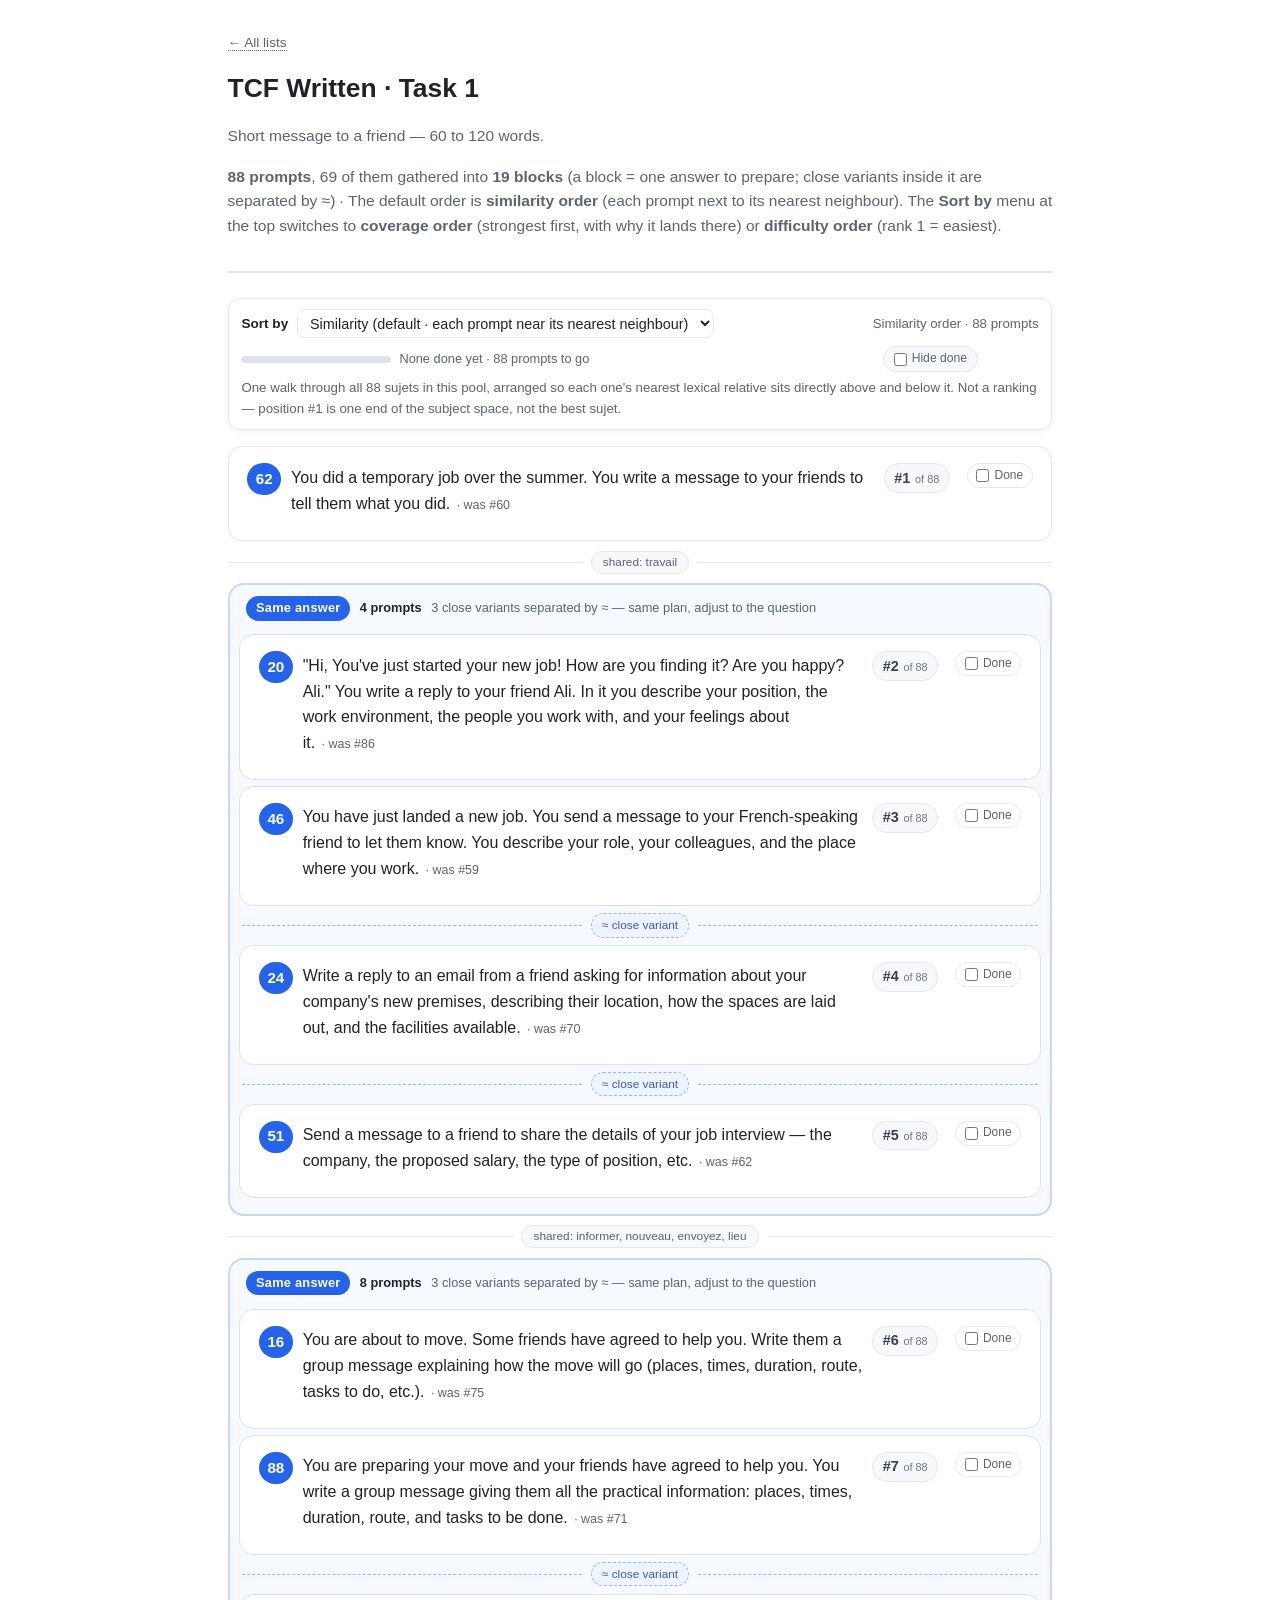
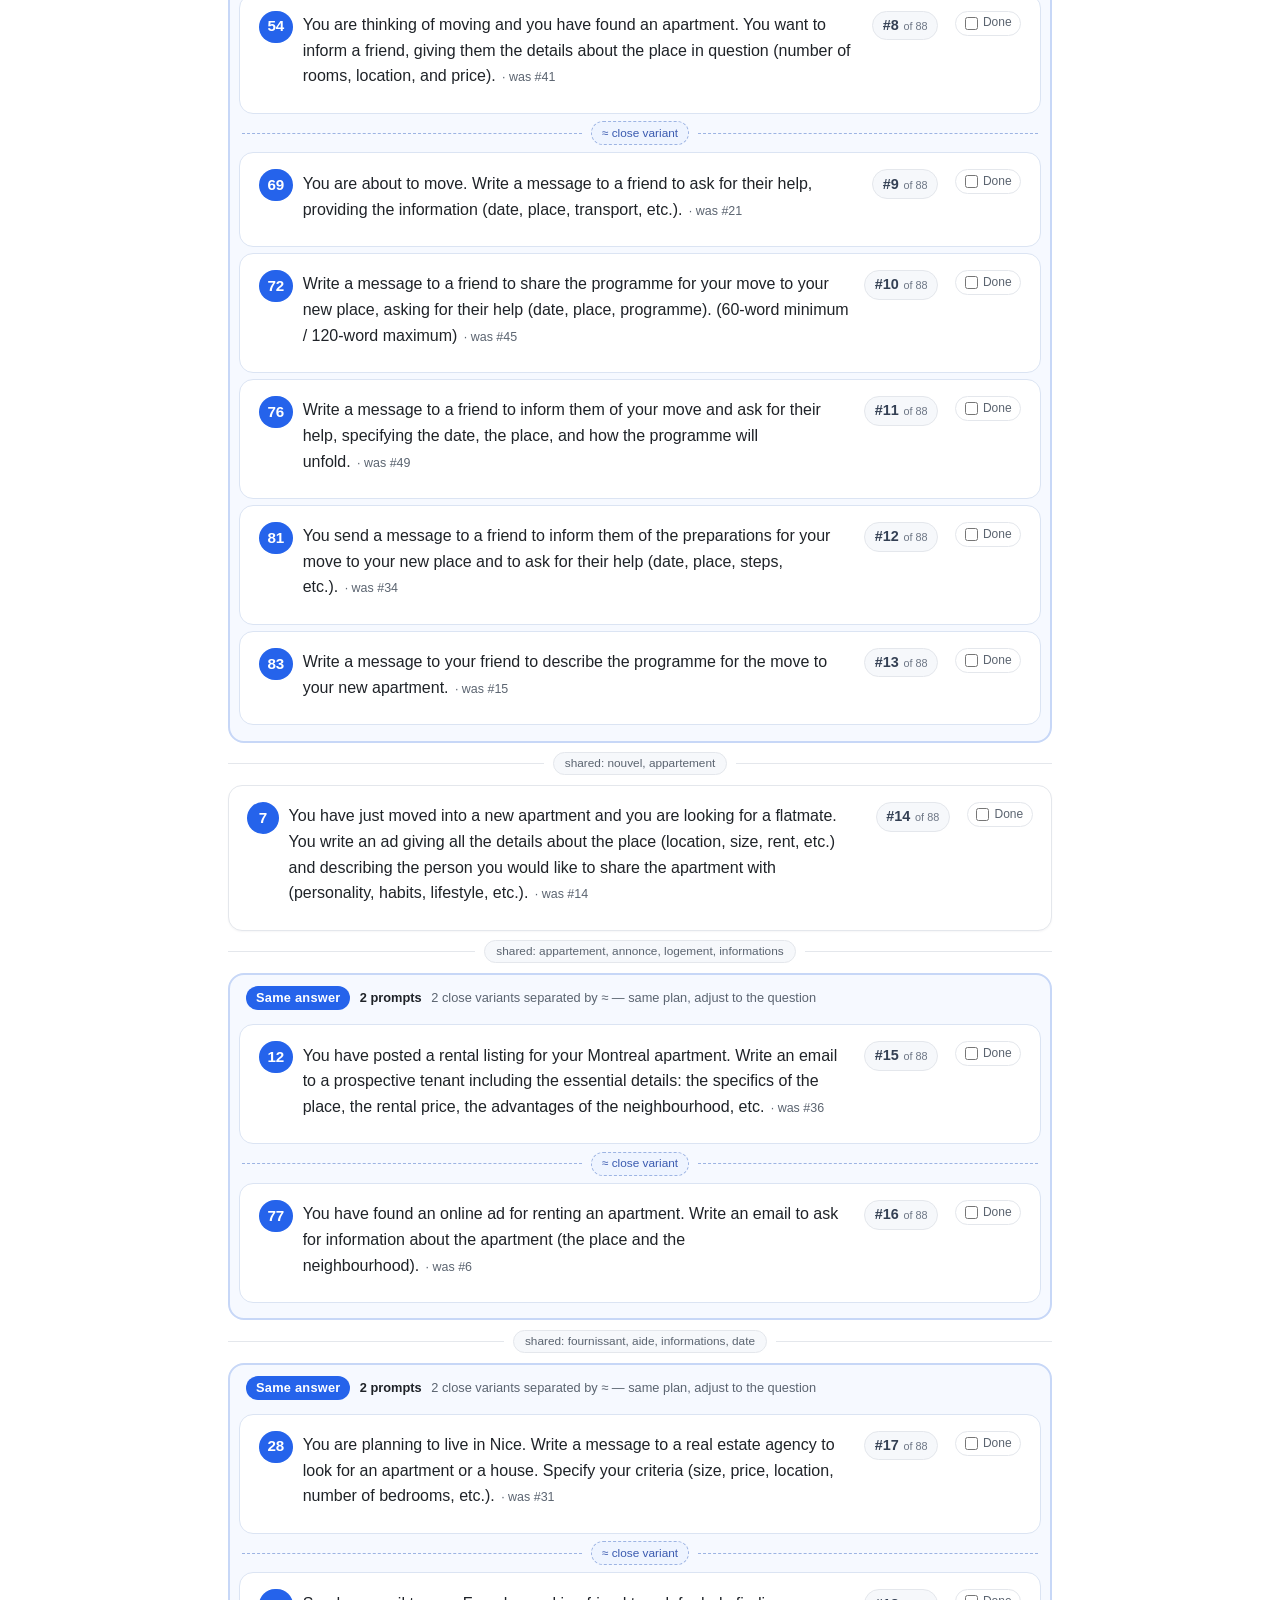
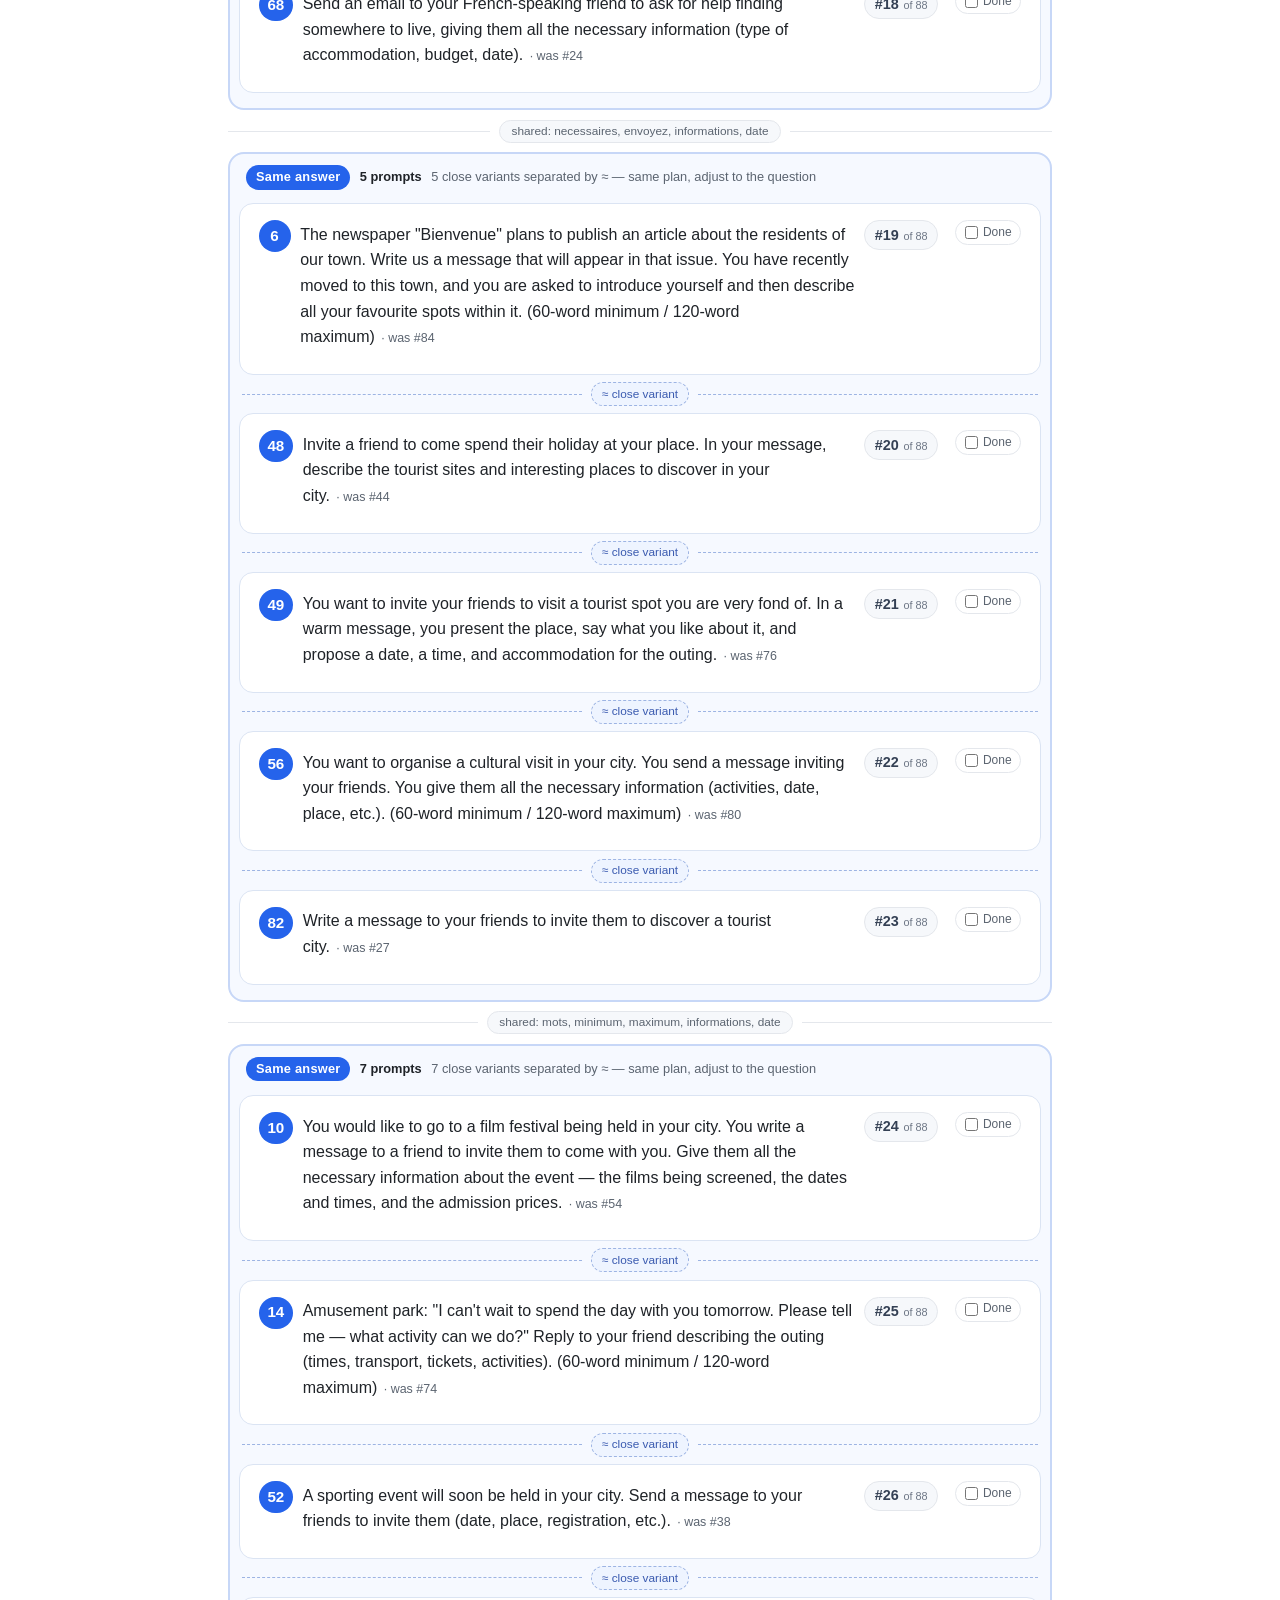
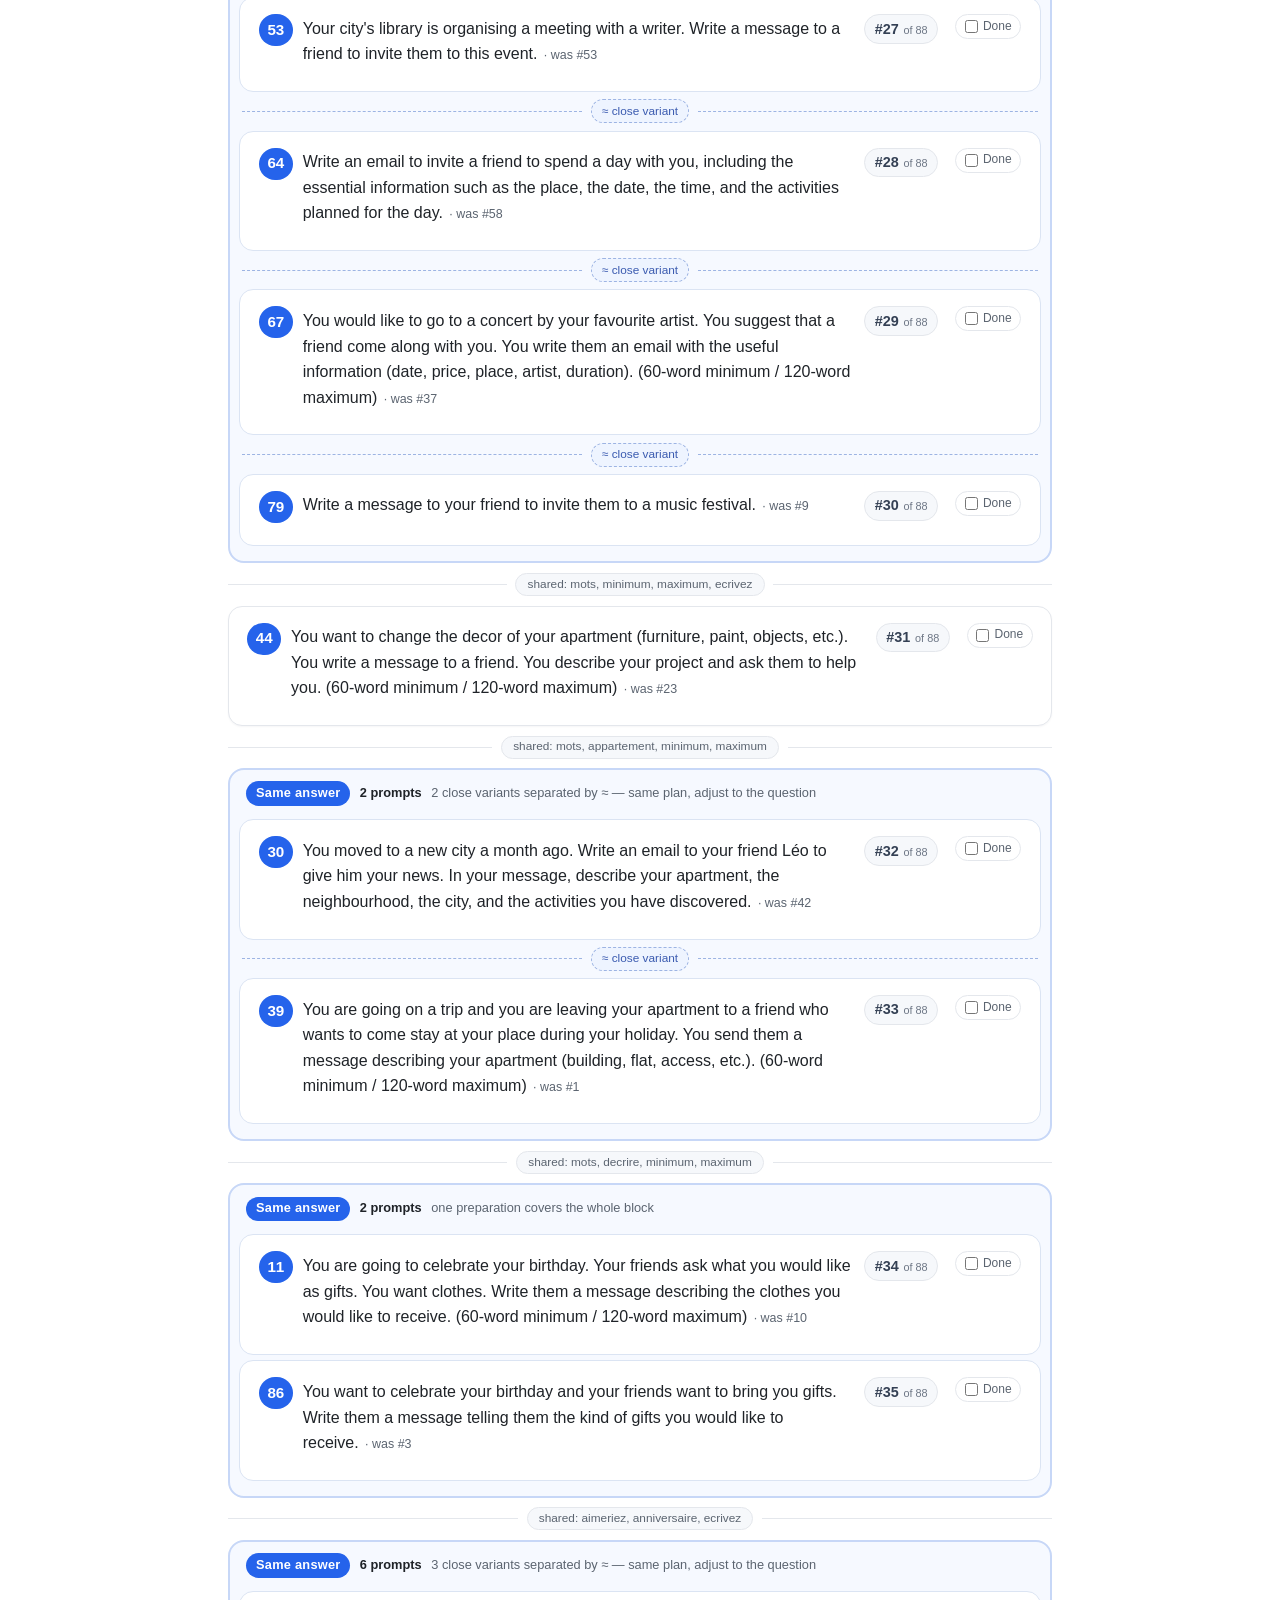
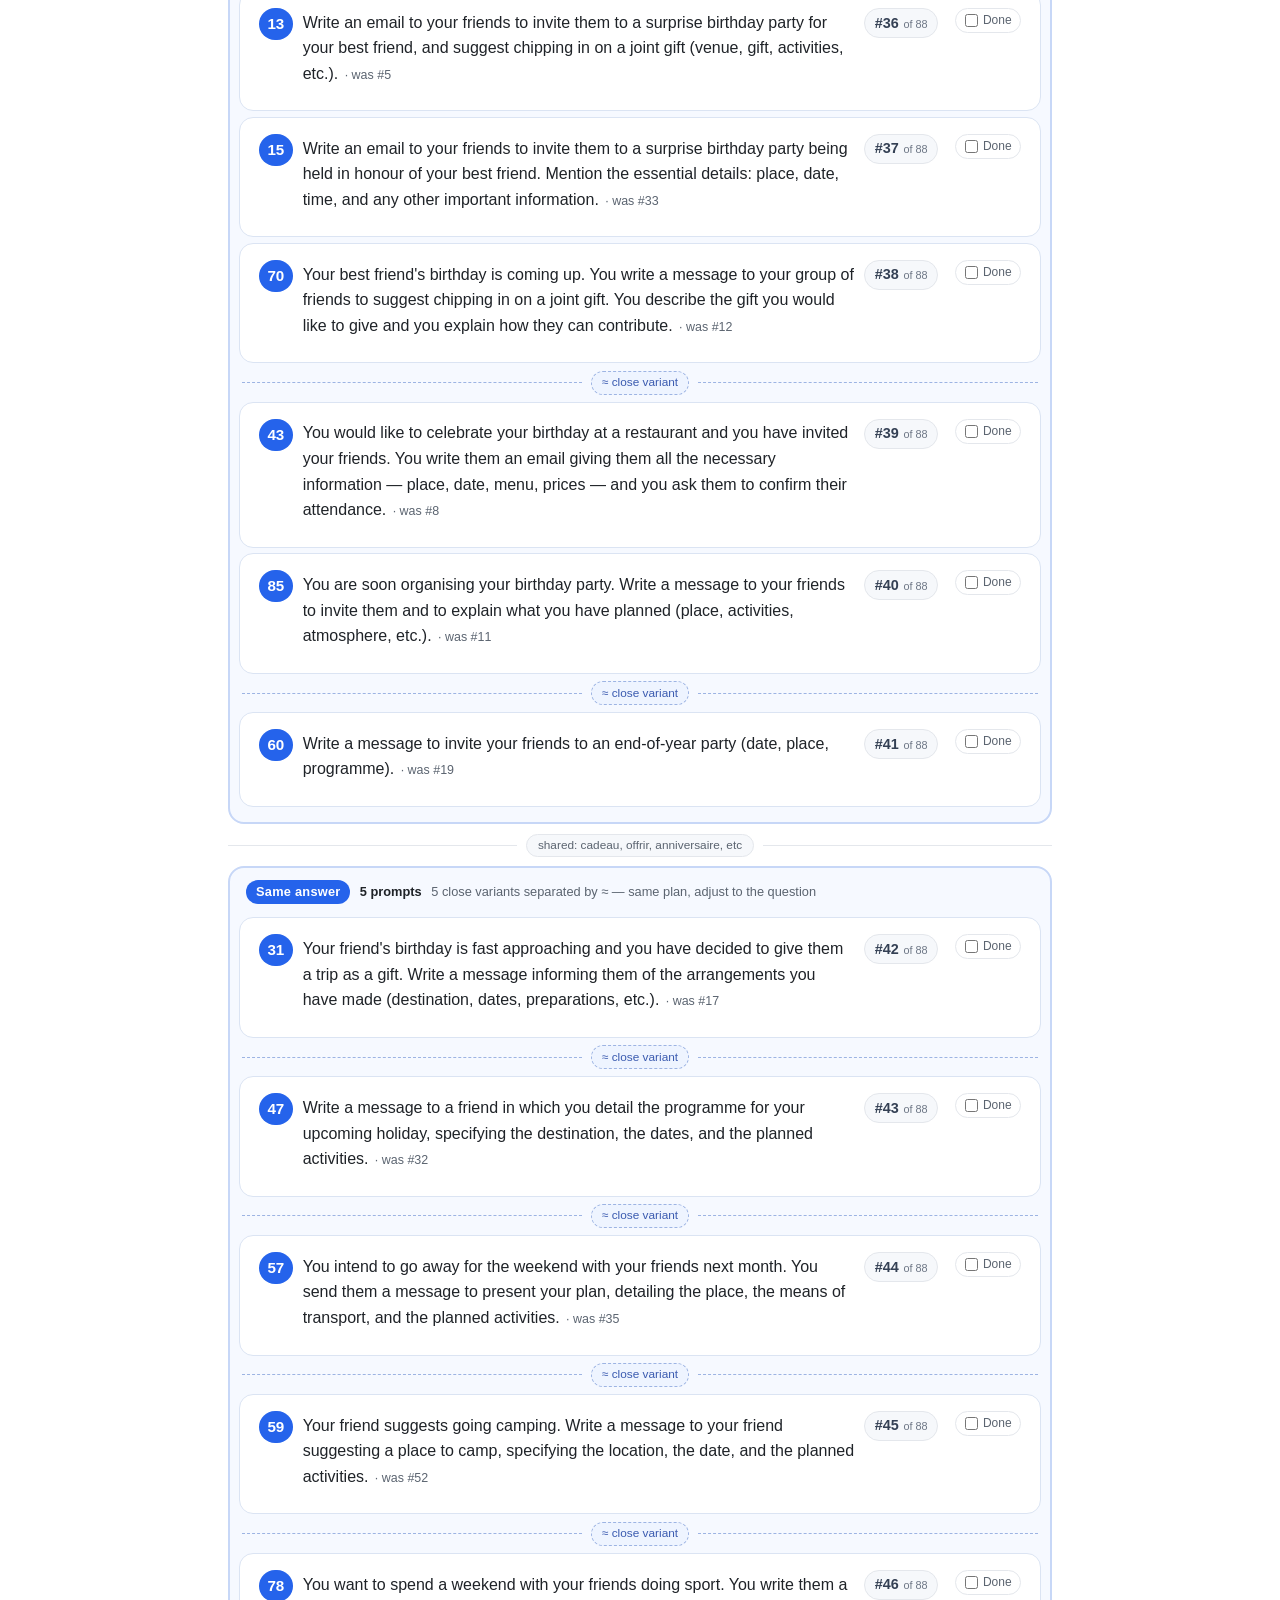
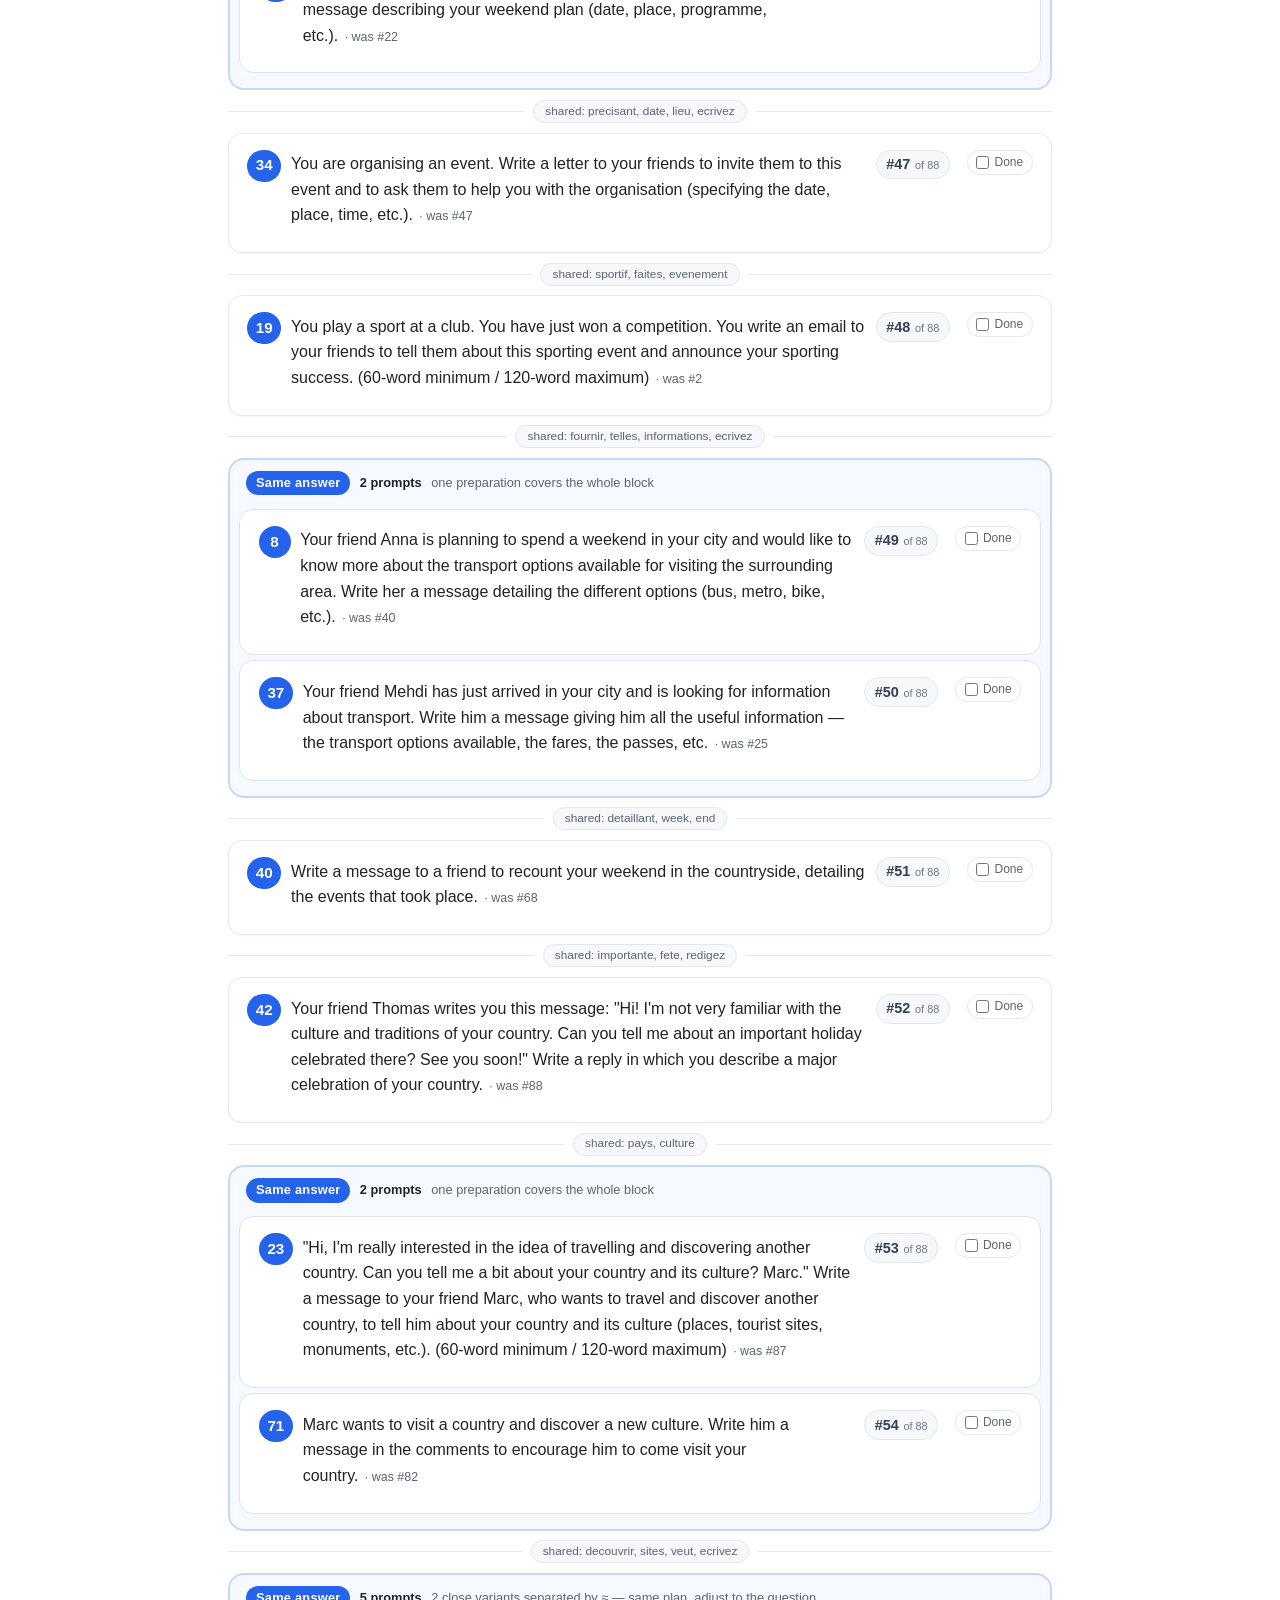
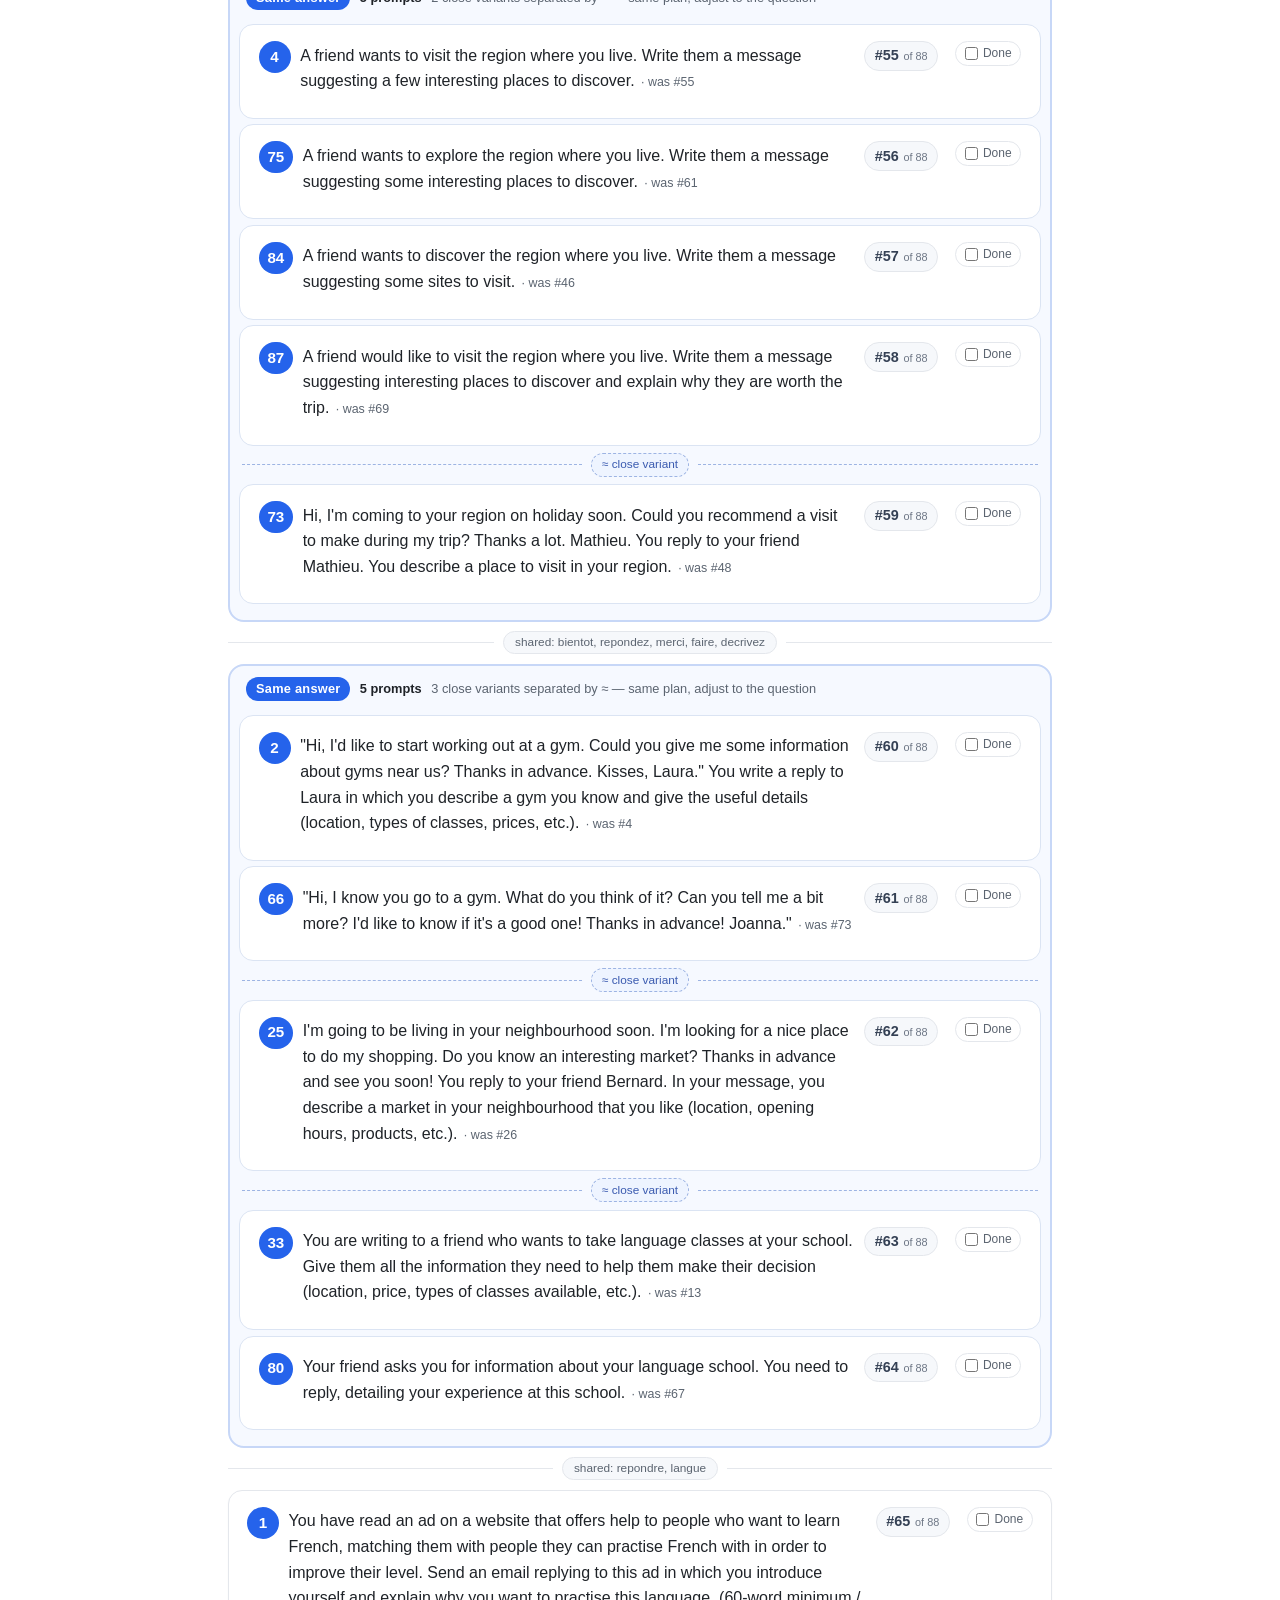
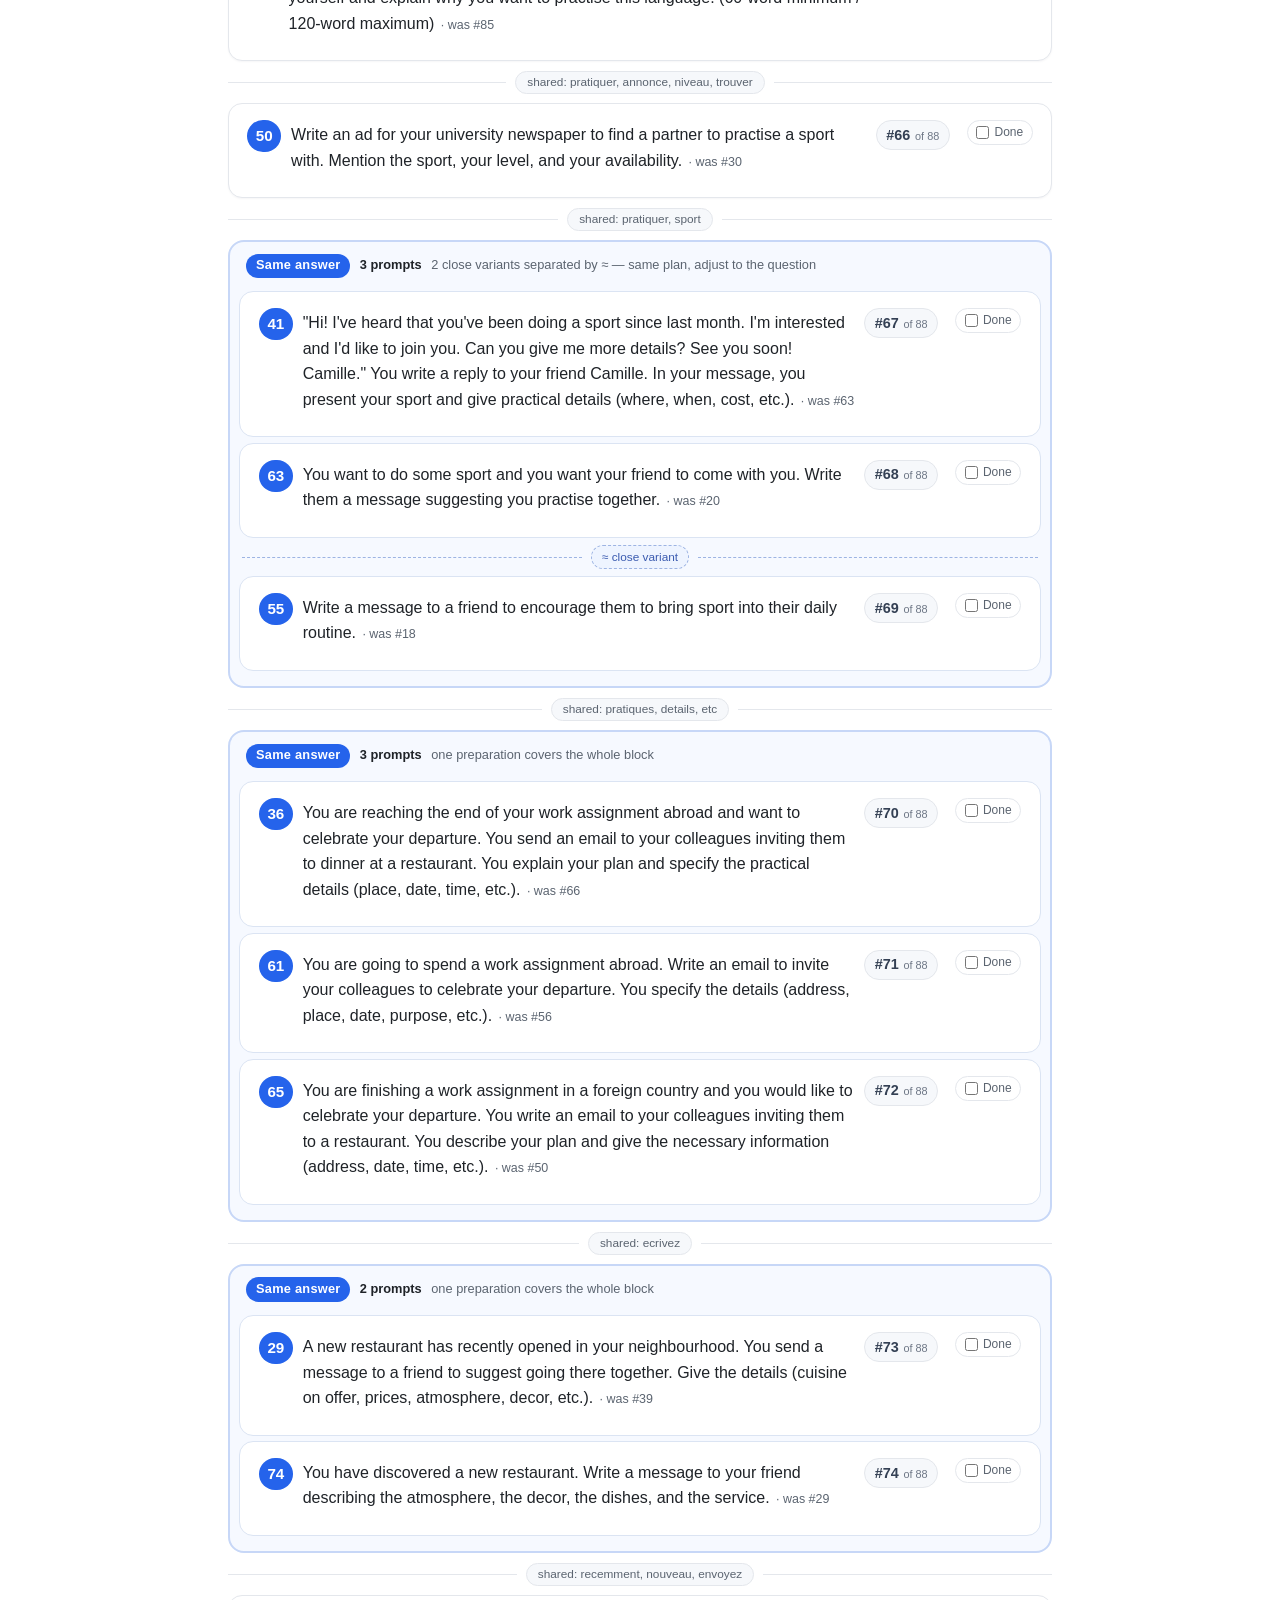
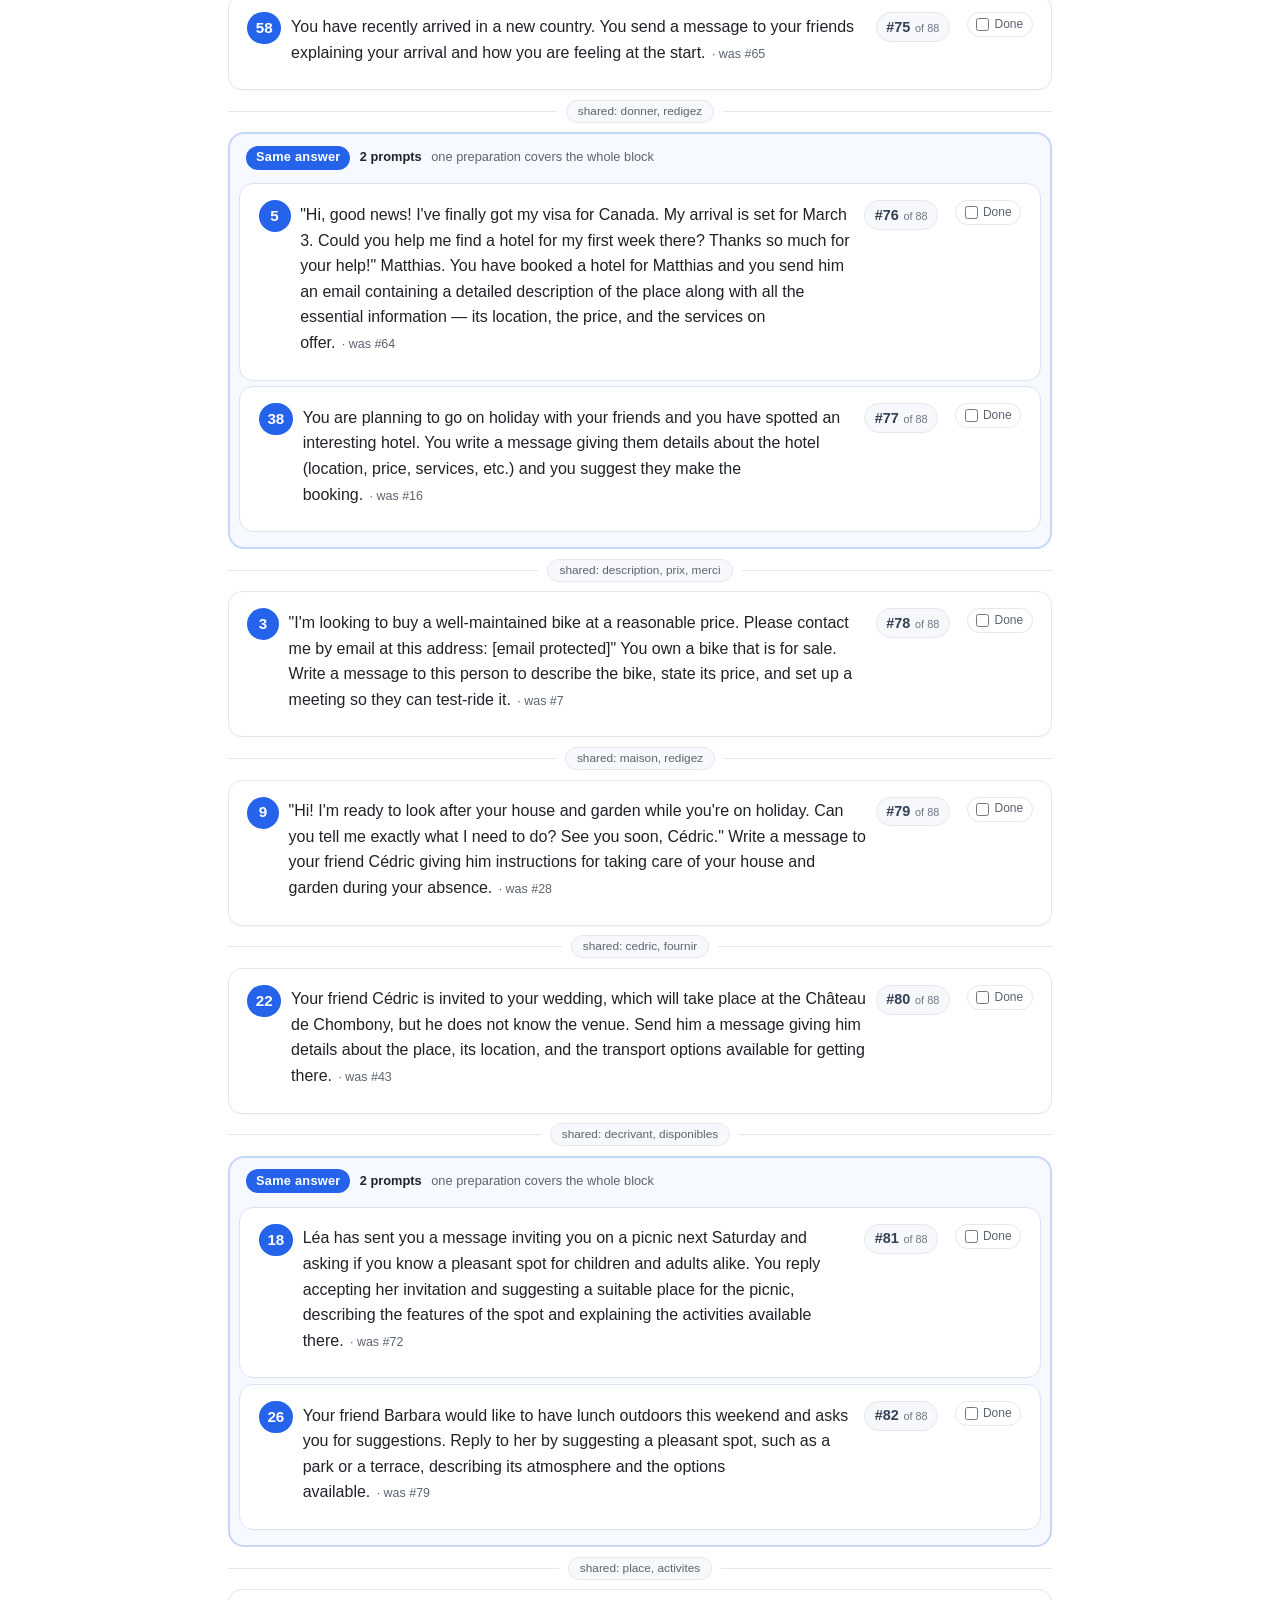
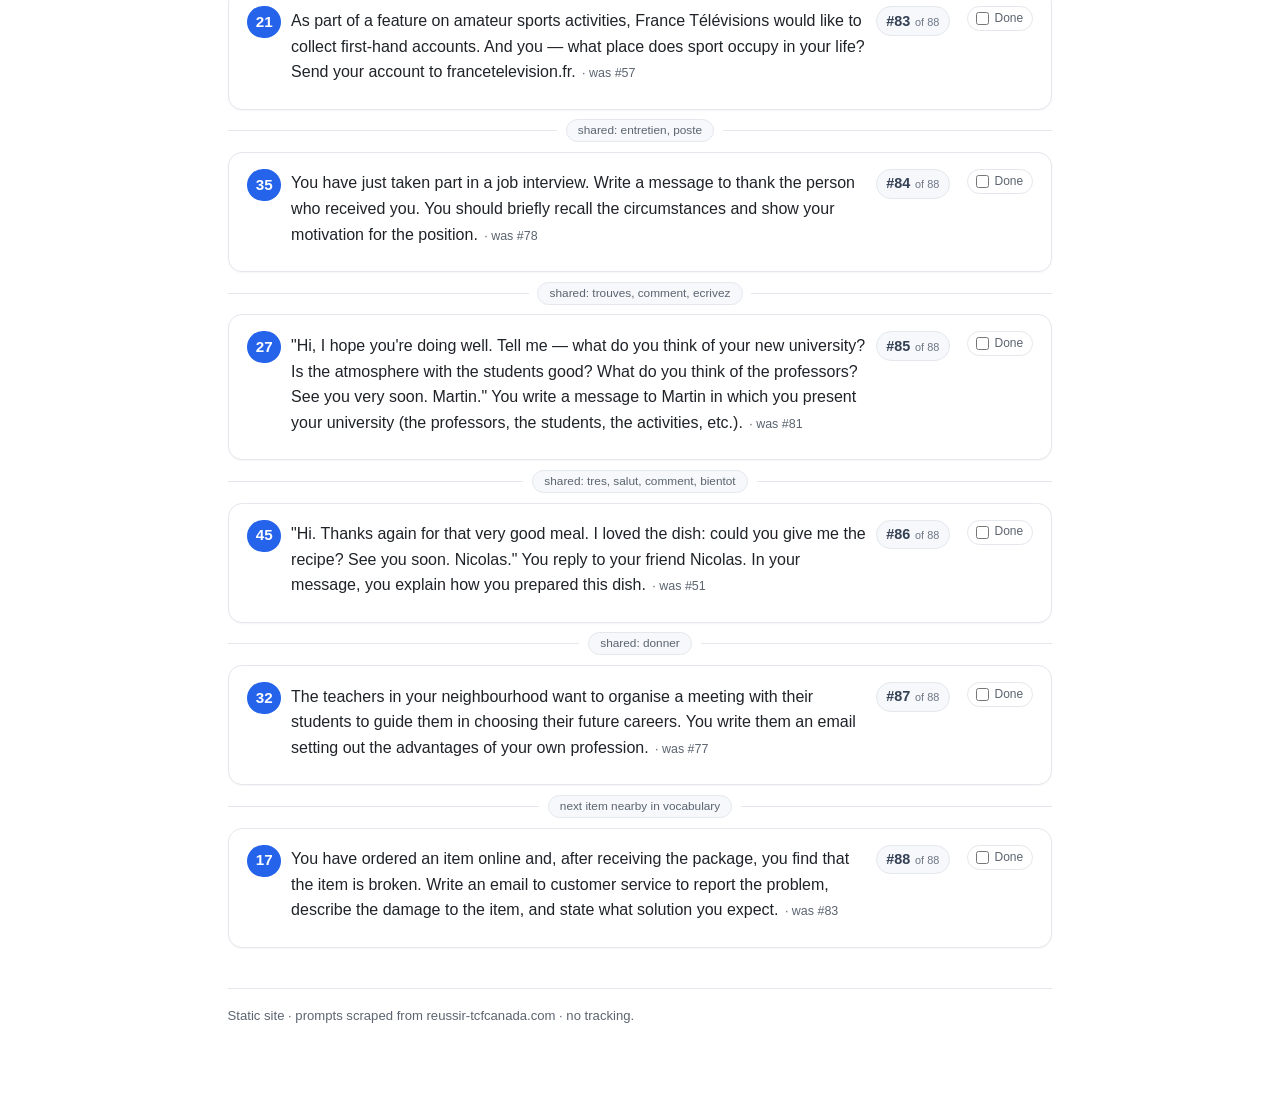
==== commit 007b3088: "Group equivalent prompts into answer-blocks on every list page (FR + EN) Two-pass residual-duplicate" ====
--- a/ee-t1-EN.html
+++ b/ee-t1-EN.html
@@ -57,6 +57,17 @@
   font-size:.72rem;display:block;margin-bottom:.3rem}
 footer.page{margin-top:2.5rem;border-top:1px solid var(--line);padding-top:1rem;
   color:var(--muted);font-size:.82rem}
+/* tcf-group */
+.tcf-group{border:2px solid #c7d7f7;border-radius:16px;padding:.55rem .6rem .6rem;margin:.8rem 0;background:#f6f9ff}
+.tcf-group-head{display:flex;align-items:center;gap:.6rem;flex-wrap:wrap;padding:.15rem .45rem .5rem;font-size:.8rem;color:#344054}
+.tcf-group-tag{background:var(--accent);color:#fff;border-radius:999px;padding:.12rem .6rem;font-weight:700;letter-spacing:.02em;white-space:nowrap}
+.tcf-group-n{font-weight:700;color:var(--ink)}
+.tcf-group-hint{color:var(--muted)}
+.tcf-group .tcf-core>section.topic{margin:.35rem 0;box-shadow:none;border-color:#dbe4f3}
+.tcf-seam{display:flex;align-items:center;gap:.55rem;margin:.45rem .2rem}
+.tcf-seam::before,.tcf-seam::after{content:'';flex:1 1 0;border-top:1px dashed #9db4e3}
+.tcf-seam span{font-size:.74rem;color:#3b5bb0;background:#eef4ff;border:1px dashed #9db4e3;border-radius:999px;padding:.1rem .65rem;white-space:nowrap}
+/* /tcf-group */
 </style>
 </head>
 <body>
@@ -64,7 +75,7 @@
   <p class="crumb"><a href="index.html">← All lists</a></p>
   <h1>TCF Written · Task 1</h1>
   <p class="lead">Short message to a friend — 60 to 120 words.</p>
-  <p class="lead"><b>88 unique prompts</b> after de-duplication · The default order is <b>similarity order</b> (each prompt next to its nearest neighbour). The <b>Sort by</b> menu at the top switches to <b>coverage order</b> (strongest first, with why it lands there) or <b>difficulty order</b> (rank 1 = easiest).</p>
+  <p class="lead"><b>88 prompts</b>, 69 of them gathered into <b>19 blocks</b> (a block = one answer to prepare; close variants inside it are separated by ≈) · The default order is <b>similarity order</b> (each prompt next to its nearest neighbour). The <b>Sort by</b> menu at the top switches to <b>coverage order</b> (strongest first, with why it lands there) or <b>difficulty order</b> (rank 1 = easiest).</p>
 </header>
 <section class="topic" id="p-1">
   <div class="topic-head">
@@ -72,120 +83,456 @@
     <p class="prompt">You have read an ad on a website that offers help to people who want to learn French, matching them with people they can practise French with in order to improve their level. Send an email replying to this ad in which you introduce yourself and explain why you want to practise this language. (60-word minimum / 120-word maximum)<span class="orig">· was #85</span></p>
   </div>
 </section>
+<div class="tcf-group" id="g-EE_T1-1">
+<div class="tcf-group-head"><span class="tcf-group-tag">Same answer</span><span class="tcf-group-n">5 prompts</span><span class="tcf-group-hint">3 close variants separated by ≈ — same plan, adjust to the question</span></div>
+<div class="tcf-core">
 <section class="topic" id="p-2">
   <div class="topic-head">
     <span class="badge">2</span>
     <p class="prompt">"Hi, I'd like to start working out at a gym. Could you give me some information about gyms near us? Thanks in advance. Kisses, Laura." You write a reply to Laura in which you describe a gym you know and give the useful details (location, types of classes, prices, etc.).<span class="orig">· was #4</span></p>
   </div>
 </section>
+<section class="topic" id="p-66">
+  <div class="topic-head">
+    <span class="badge">66</span>
+    <p class="prompt">"Hi, I know you go to a gym. What do you think of it? Can you tell me a bit more? I'd like to know if it's a good one! Thanks in advance! Joanna."<span class="orig">· was #73</span></p>
+  </div>
+</section>
+</div>
+<div class="tcf-seam" aria-hidden="true"><span>≈ close variant</span></div>
+<div class="tcf-core">
+<section class="topic" id="p-25">
+  <div class="topic-head">
+    <span class="badge">25</span>
+    <p class="prompt">I'm going to be living in your neighbourhood soon. I'm looking for a nice place to do my shopping. Do you know an interesting market? Thanks in advance and see you soon! You reply to your friend Bernard. In your message, you describe a market in your neighbourhood that you like (location, opening hours, products, etc.).<span class="orig">· was #26</span></p>
+  </div>
+</section>
+</div>
+<div class="tcf-seam" aria-hidden="true"><span>≈ close variant</span></div>
+<div class="tcf-core">
+<section class="topic" id="p-33">
+  <div class="topic-head">
+    <span class="badge">33</span>
+    <p class="prompt">You are writing to a friend who wants to take language classes at your school. Give them all the information they need to help them make their decision (location, price, types of classes available, etc.).<span class="orig">· was #13</span></p>
+  </div>
+</section>
+<section class="topic" id="p-80">
+  <div class="topic-head">
+    <span class="badge">80</span>
+    <p class="prompt">Your friend asks you for information about your language school. You need to reply, detailing your experience at this school.<span class="orig">· was #67</span></p>
+  </div>
+</section>
+</div>
+</div><!-- /tcf-group -->
 <section class="topic" id="p-3">
   <div class="topic-head">
     <span class="badge">3</span>
     <p class="prompt">"I'm looking to buy a well-maintained bike at a reasonable price. Please contact me by email at this address: [email protected]" You own a bike that is for sale. Write a message to this person to describe the bike, state its price, and set up a meeting so they can test-ride it.<span class="orig">· was #7</span></p>
   </div>
 </section>
+<div class="tcf-group" id="g-EE_T1-2">
+<div class="tcf-group-head"><span class="tcf-group-tag">Same answer</span><span class="tcf-group-n">5 prompts</span><span class="tcf-group-hint">2 close variants separated by ≈ — same plan, adjust to the question</span></div>
+<div class="tcf-core">
 <section class="topic" id="p-4">
   <div class="topic-head">
     <span class="badge">4</span>
     <p class="prompt">A friend wants to visit the region where you live. Write them a message suggesting a few interesting places to discover.<span class="orig">· was #55</span></p>
   </div>
 </section>
+<section class="topic" id="p-75">
+  <div class="topic-head">
+    <span class="badge">75</span>
+    <p class="prompt">A friend wants to explore the region where you live. Write them a message suggesting some interesting places to discover.<span class="orig">· was #61</span></p>
+  </div>
+</section>
+<section class="topic" id="p-84">
+  <div class="topic-head">
+    <span class="badge">84</span>
+    <p class="prompt">A friend wants to discover the region where you live. Write them a message suggesting some sites to visit.<span class="orig">· was #46</span></p>
+  </div>
+</section>
+<section class="topic" id="p-87">
+  <div class="topic-head">
+    <span class="badge">87</span>
+    <p class="prompt">A friend would like to visit the region where you live. Write them a message suggesting interesting places to discover and explain why they are worth the trip.<span class="orig">· was #69</span></p>
+  </div>
+</section>
+</div>
+<div class="tcf-seam" aria-hidden="true"><span>≈ close variant</span></div>
+<div class="tcf-core">
+<section class="topic" id="p-73">
+  <div class="topic-head">
+    <span class="badge">73</span>
+    <p class="prompt">Hi, I'm coming to your region on holiday soon. Could you recommend a visit to make during my trip? Thanks a lot. Mathieu. You reply to your friend Mathieu. You describe a place to visit in your region.<span class="orig">· was #48</span></p>
+  </div>
+</section>
+</div>
+</div><!-- /tcf-group -->
+<div class="tcf-group" id="g-EE_T1-3">
+<div class="tcf-group-head"><span class="tcf-group-tag">Same answer</span><span class="tcf-group-n">2 prompts</span><span class="tcf-group-hint">one preparation covers the whole block</span></div>
+<div class="tcf-core">
 <section class="topic" id="p-5">
   <div class="topic-head">
     <span class="badge">5</span>
     <p class="prompt">"Hi, good news! I've finally got my visa for Canada. My arrival is set for March 3. Could you help me find a hotel for my first week there? Thanks so much for your help!" Matthias. You have booked a hotel for Matthias and you send him an email containing a detailed description of the place along with all the essential information — its location, the price, and the services on offer.<span class="orig">· was #64</span></p>
   </div>
 </section>
+<section class="topic" id="p-38">
+  <div class="topic-head">
+    <span class="badge">38</span>
+    <p class="prompt">You are planning to go on holiday with your friends and you have spotted an interesting hotel. You write a message giving them details about the hotel (location, price, services, etc.) and you suggest they make the booking.<span class="orig">· was #16</span></p>
+  </div>
+</section>
+</div>
+</div><!-- /tcf-group -->
+<div class="tcf-group" id="g-EE_T1-4">
+<div class="tcf-group-head"><span class="tcf-group-tag">Same answer</span><span class="tcf-group-n">5 prompts</span><span class="tcf-group-hint">5 close variants separated by ≈ — same plan, adjust to the question</span></div>
+<div class="tcf-core">
 <section class="topic" id="p-6">
   <div class="topic-head">
     <span class="badge">6</span>
     <p class="prompt">The newspaper "Bienvenue" plans to publish an article about the residents of our town. Write us a message that will appear in that issue. You have recently moved to this town, and you are asked to introduce yourself and then describe all your favourite spots within it. (60-word minimum / 120-word maximum)<span class="orig">· was #84</span></p>
   </div>
 </section>
+</div>
+<div class="tcf-seam" aria-hidden="true"><span>≈ close variant</span></div>
+<div class="tcf-core">
+<section class="topic" id="p-48">
+  <div class="topic-head">
+    <span class="badge">48</span>
+    <p class="prompt">Invite a friend to come spend their holiday at your place. In your message, describe the tourist sites and interesting places to discover in your city.<span class="orig">· was #44</span></p>
+  </div>
+</section>
+</div>
+<div class="tcf-seam" aria-hidden="true"><span>≈ close variant</span></div>
+<div class="tcf-core">
+<section class="topic" id="p-49">
+  <div class="topic-head">
+    <span class="badge">49</span>
+    <p class="prompt">You want to invite your friends to visit a tourist spot you are very fond of. In a warm message, you present the place, say what you like about it, and propose a date, a time, and accommodation for the outing.<span class="orig">· was #76</span></p>
+  </div>
+</section>
+</div>
+<div class="tcf-seam" aria-hidden="true"><span>≈ close variant</span></div>
+<div class="tcf-core">
+<section class="topic" id="p-56">
+  <div class="topic-head">
+    <span class="badge">56</span>
+    <p class="prompt">You want to organise a cultural visit in your city. You send a message inviting your friends. You give them all the necessary information (activities, date, place, etc.). (60-word minimum / 120-word maximum)<span class="orig">· was #80</span></p>
+  </div>
+</section>
+</div>
+<div class="tcf-seam" aria-hidden="true"><span>≈ close variant</span></div>
+<div class="tcf-core">
+<section class="topic" id="p-82">
+  <div class="topic-head">
+    <span class="badge">82</span>
+    <p class="prompt">Write a message to your friends to invite them to discover a tourist city.<span class="orig">· was #27</span></p>
+  </div>
+</section>
+</div>
+</div><!-- /tcf-group -->
 <section class="topic" id="p-7">
   <div class="topic-head">
     <span class="badge">7</span>
     <p class="prompt">You have just moved into a new apartment and you are looking for a flatmate. You write an ad giving all the details about the place (location, size, rent, etc.) and describing the person you would like to share the apartment with (personality, habits, lifestyle, etc.).<span class="orig">· was #14</span></p>
   </div>
 </section>
+<div class="tcf-group" id="g-EE_T1-5">
+<div class="tcf-group-head"><span class="tcf-group-tag">Same answer</span><span class="tcf-group-n">2 prompts</span><span class="tcf-group-hint">one preparation covers the whole block</span></div>
+<div class="tcf-core">
 <section class="topic" id="p-8">
   <div class="topic-head">
     <span class="badge">8</span>
     <p class="prompt">Your friend Anna is planning to spend a weekend in your city and would like to know more about the transport options available for visiting the surrounding area. Write her a message detailing the different options (bus, metro, bike, etc.).<span class="orig">· was #40</span></p>
   </div>
 </section>
+<section class="topic" id="p-37">
+  <div class="topic-head">
+    <span class="badge">37</span>
+    <p class="prompt">Your friend Mehdi has just arrived in your city and is looking for information about transport. Write him a message giving him all the useful information — the transport options available, the fares, the passes, etc.<span class="orig">· was #25</span></p>
+  </div>
+</section>
+</div>
+</div><!-- /tcf-group -->
 <section class="topic" id="p-9">
   <div class="topic-head">
     <span class="badge">9</span>
     <p class="prompt">"Hi! I'm ready to look after your house and garden while you're on holiday. Can you tell me exactly what I need to do? See you soon, Cédric." Write a message to your friend Cédric giving him instructions for taking care of your house and garden during your absence.<span class="orig">· was #28</span></p>
   </div>
 </section>
+<div class="tcf-group" id="g-EE_T1-6">
+<div class="tcf-group-head"><span class="tcf-group-tag">Same answer</span><span class="tcf-group-n">7 prompts</span><span class="tcf-group-hint">7 close variants separated by ≈ — same plan, adjust to the question</span></div>
+<div class="tcf-core">
 <section class="topic" id="p-10">
   <div class="topic-head">
     <span class="badge">10</span>
     <p class="prompt">You would like to go to a film festival being held in your city. You write a message to a friend to invite them to come with you. Give them all the necessary information about the event — the films being screened, the dates and times, and the admission prices.<span class="orig">· was #54</span></p>
   </div>
 </section>
+</div>
+<div class="tcf-seam" aria-hidden="true"><span>≈ close variant</span></div>
+<div class="tcf-core">
+<section class="topic" id="p-14">
+  <div class="topic-head">
+    <span class="badge">14</span>
+    <p class="prompt">Amusement park: "I can't wait to spend the day with you tomorrow. Please tell me — what activity can we do?" Reply to your friend describing the outing (times, transport, tickets, activities). (60-word minimum / 120-word maximum)<span class="orig">· was #74</span></p>
+  </div>
+</section>
+</div>
+<div class="tcf-seam" aria-hidden="true"><span>≈ close variant</span></div>
+<div class="tcf-core">
+<section class="topic" id="p-52">
+  <div class="topic-head">
+    <span class="badge">52</span>
+    <p class="prompt">A sporting event will soon be held in your city. Send a message to your friends to invite them (date, place, registration, etc.).<span class="orig">· was #38</span></p>
+  </div>
+</section>
+</div>
+<div class="tcf-seam" aria-hidden="true"><span>≈ close variant</span></div>
+<div class="tcf-core">
+<section class="topic" id="p-53">
+  <div class="topic-head">
+    <span class="badge">53</span>
+    <p class="prompt">Your city's library is organising a meeting with a writer. Write a message to a friend to invite them to this event.<span class="orig">· was #53</span></p>
+  </div>
+</section>
+</div>
+<div class="tcf-seam" aria-hidden="true"><span>≈ close variant</span></div>
+<div class="tcf-core">
+<section class="topic" id="p-64">
+  <div class="topic-head">
+    <span class="badge">64</span>
+    <p class="prompt">Write an email to invite a friend to spend a day with you, including the essential information such as the place, the date, the time, and the activities planned for the day.<span class="orig">· was #58</span></p>
+  </div>
+</section>
+</div>
+<div class="tcf-seam" aria-hidden="true"><span>≈ close variant</span></div>
+<div class="tcf-core">
+<section class="topic" id="p-67">
+  <div class="topic-head">
+    <span class="badge">67</span>
+    <p class="prompt">You would like to go to a concert by your favourite artist. You suggest that a friend come along with you. You write them an email with the useful information (date, price, place, artist, duration). (60-word minimum / 120-word maximum)<span class="orig">· was #37</span></p>
+  </div>
+</section>
+</div>
+<div class="tcf-seam" aria-hidden="true"><span>≈ close variant</span></div>
+<div class="tcf-core">
+<section class="topic" id="p-79">
+  <div class="topic-head">
+    <span class="badge">79</span>
+    <p class="prompt">Write a message to your friend to invite them to a music festival.<span class="orig">· was #9</span></p>
+  </div>
+</section>
+</div>
+</div><!-- /tcf-group -->
+<div class="tcf-group" id="g-EE_T1-7">
+<div class="tcf-group-head"><span class="tcf-group-tag">Same answer</span><span class="tcf-group-n">2 prompts</span><span class="tcf-group-hint">one preparation covers the whole block</span></div>
+<div class="tcf-core">
 <section class="topic" id="p-11">
   <div class="topic-head">
     <span class="badge">11</span>
     <p class="prompt">You are going to celebrate your birthday. Your friends ask what you would like as gifts. You want clothes. Write them a message describing the clothes you would like to receive. (60-word minimum / 120-word maximum)<span class="orig">· was #10</span></p>
   </div>
 </section>
+<section class="topic" id="p-86">
+  <div class="topic-head">
+    <span class="badge">86</span>
+    <p class="prompt">You want to celebrate your birthday and your friends want to bring you gifts. Write them a message telling them the kind of gifts you would like to receive.<span class="orig">· was #3</span></p>
+  </div>
+</section>
+</div>
+</div><!-- /tcf-group -->
+<div class="tcf-group" id="g-EE_T1-8">
+<div class="tcf-group-head"><span class="tcf-group-tag">Same answer</span><span class="tcf-group-n">2 prompts</span><span class="tcf-group-hint">2 close variants separated by ≈ — same plan, adjust to the question</span></div>
+<div class="tcf-core">
 <section class="topic" id="p-12">
   <div class="topic-head">
     <span class="badge">12</span>
     <p class="prompt">You have posted a rental listing for your Montreal apartment. Write an email to a prospective tenant including the essential details: the specifics of the place, the rental price, the advantages of the neighbourhood, etc.<span class="orig">· was #36</span></p>
   </div>
 </section>
+</div>
+<div class="tcf-seam" aria-hidden="true"><span>≈ close variant</span></div>
+<div class="tcf-core">
+<section class="topic" id="p-77">
+  <div class="topic-head">
+    <span class="badge">77</span>
+    <p class="prompt">You have found an online ad for renting an apartment. Write an email to ask for information about the apartment (the place and the neighbourhood).<span class="orig">· was #6</span></p>
+  </div>
+</section>
+</div>
+</div><!-- /tcf-group -->
+<div class="tcf-group" id="g-EE_T1-9">
+<div class="tcf-group-head"><span class="tcf-group-tag">Same answer</span><span class="tcf-group-n">6 prompts</span><span class="tcf-group-hint">3 close variants separated by ≈ — same plan, adjust to the question</span></div>
+<div class="tcf-core">
 <section class="topic" id="p-13">
   <div class="topic-head">
     <span class="badge">13</span>
     <p class="prompt">Write an email to your friends to invite them to a surprise birthday party for your best friend, and suggest chipping in on a joint gift (venue, gift, activities, etc.).<span class="orig">· was #5</span></p>
   </div>
 </section>
-<section class="topic" id="p-14">
-  <div class="topic-head">
-    <span class="badge">14</span>
-    <p class="prompt">Amusement park: "I can't wait to spend the day with you tomorrow. Please tell me — what activity can we do?" Reply to your friend describing the outing (times, transport, tickets, activities). (60-word minimum / 120-word maximum)<span class="orig">· was #74</span></p>
-  </div>
-</section>
 <section class="topic" id="p-15">
   <div class="topic-head">
     <span class="badge">15</span>
     <p class="prompt">Write an email to your friends to invite them to a surprise birthday party being held in honour of your best friend. Mention the essential details: place, date, time, and any other important information.<span class="orig">· was #33</span></p>
   </div>
 </section>
+<section class="topic" id="p-70">
+  <div class="topic-head">
+    <span class="badge">70</span>
+    <p class="prompt">Your best friend's birthday is coming up. You write a message to your group of friends to suggest chipping in on a joint gift. You describe the gift you would like to give and you explain how they can contribute.<span class="orig">· was #12</span></p>
+  </div>
+</section>
+</div>
+<div class="tcf-seam" aria-hidden="true"><span>≈ close variant</span></div>
+<div class="tcf-core">
+<section class="topic" id="p-43">
+  <div class="topic-head">
+    <span class="badge">43</span>
+    <p class="prompt">You would like to celebrate your birthday at a restaurant and you have invited your friends. You write them an email giving them all the necessary information — place, date, menu, prices — and you ask them to confirm their attendance.<span class="orig">· was #8</span></p>
+  </div>
+</section>
+<section class="topic" id="p-85">
+  <div class="topic-head">
+    <span class="badge">85</span>
+    <p class="prompt">You are soon organising your birthday party. Write a message to your friends to invite them and to explain what you have planned (place, activities, atmosphere, etc.).<span class="orig">· was #11</span></p>
+  </div>
+</section>
+</div>
+<div class="tcf-seam" aria-hidden="true"><span>≈ close variant</span></div>
+<div class="tcf-core">
+<section class="topic" id="p-60">
+  <div class="topic-head">
+    <span class="badge">60</span>
+    <p class="prompt">Write a message to invite your friends to an end-of-year party (date, place, programme).<span class="orig">· was #19</span></p>
+  </div>
+</section>
+</div>
+</div><!-- /tcf-group -->
+<div class="tcf-group" id="g-EE_T1-10">
+<div class="tcf-group-head"><span class="tcf-group-tag">Same answer</span><span class="tcf-group-n">8 prompts</span><span class="tcf-group-hint">3 close variants separated by ≈ — same plan, adjust to the question</span></div>
+<div class="tcf-core">
 <section class="topic" id="p-16">
   <div class="topic-head">
     <span class="badge">16</span>
     <p class="prompt">You are about to move. Some friends have agreed to help you. Write them a group message explaining how the move will go (places, times, duration, route, tasks to do, etc.).<span class="orig">· was #75</span></p>
   </div>
 </section>
+<section class="topic" id="p-88">
+  <div class="topic-head">
+    <span class="badge">88</span>
+    <p class="prompt">You are preparing your move and your friends have agreed to help you. You write a group message giving them all the practical information: places, times, duration, route, and tasks to be done.<span class="orig">· was #71</span></p>
+  </div>
+</section>
+</div>
+<div class="tcf-seam" aria-hidden="true"><span>≈ close variant</span></div>
+<div class="tcf-core">
+<section class="topic" id="p-54">
+  <div class="topic-head">
+    <span class="badge">54</span>
+    <p class="prompt">You are thinking of moving and you have found an apartment. You want to inform a friend, giving them the details about the place in question (number of rooms, location, and price).<span class="orig">· was #41</span></p>
+  </div>
+</section>
+</div>
+<div class="tcf-seam" aria-hidden="true"><span>≈ close variant</span></div>
+<div class="tcf-core">
+<section class="topic" id="p-69">
+  <div class="topic-head">
+    <span class="badge">69</span>
+    <p class="prompt">You are about to move. Write a message to a friend to ask for their help, providing the information (date, place, transport, etc.).<span class="orig">· was #21</span></p>
+  </div>
+</section>
+<section class="topic" id="p-72">
+  <div class="topic-head">
+    <span class="badge">72</span>
+    <p class="prompt">Write a message to a friend to share the programme for your move to your new place, asking for their help (date, place, programme). (60-word minimum / 120-word maximum)<span class="orig">· was #45</span></p>
+  </div>
+</section>
+<section class="topic" id="p-76">
+  <div class="topic-head">
+    <span class="badge">76</span>
+    <p class="prompt">Write a message to a friend to inform them of your move and ask for their help, specifying the date, the place, and how the programme will unfold.<span class="orig">· was #49</span></p>
+  </div>
+</section>
+<section class="topic" id="p-81">
+  <div class="topic-head">
+    <span class="badge">81</span>
+    <p class="prompt">You send a message to a friend to inform them of the preparations for your move to your new place and to ask for their help (date, place, steps, etc.).<span class="orig">· was #34</span></p>
+  </div>
+</section>
+<section class="topic" id="p-83">
+  <div class="topic-head">
+    <span class="badge">83</span>
+    <p class="prompt">Write a message to your friend to describe the programme for the move to your new apartment.<span class="orig">· was #15</span></p>
+  </div>
+</section>
+</div>
+</div><!-- /tcf-group -->
 <section class="topic" id="p-17">
   <div class="topic-head">
     <span class="badge">17</span>
     <p class="prompt">You have ordered an item online and, after receiving the package, you find that the item is broken. Write an email to customer service to report the problem, describe the damage to the item, and state what solution you expect.<span class="orig">· was #83</span></p>
   </div>
 </section>
+<div class="tcf-group" id="g-EE_T1-11">
+<div class="tcf-group-head"><span class="tcf-group-tag">Same answer</span><span class="tcf-group-n">2 prompts</span><span class="tcf-group-hint">one preparation covers the whole block</span></div>
+<div class="tcf-core">
 <section class="topic" id="p-18">
   <div class="topic-head">
     <span class="badge">18</span>
     <p class="prompt">Léa has sent you a message inviting you on a picnic next Saturday and asking if you know a pleasant spot for children and adults alike. You reply accepting her invitation and suggesting a suitable place for the picnic, describing the features of the spot and explaining the activities available there.<span class="orig">· was #72</span></p>
   </div>
 </section>
+<section class="topic" id="p-26">
+  <div class="topic-head">
+    <span class="badge">26</span>
+    <p class="prompt">Your friend Barbara would like to have lunch outdoors this weekend and asks you for suggestions. Reply to her by suggesting a pleasant spot, such as a park or a terrace, describing its atmosphere and the options available.<span class="orig">· was #79</span></p>
+  </div>
+</section>
+</div>
+</div><!-- /tcf-group -->
 <section class="topic" id="p-19">
   <div class="topic-head">
     <span class="badge">19</span>
     <p class="prompt">You play a sport at a club. You have just won a competition. You write an email to your friends to tell them about this sporting event and announce your sporting success. (60-word minimum / 120-word maximum)<span class="orig">· was #2</span></p>
   </div>
 </section>
+<div class="tcf-group" id="g-EE_T1-12">
+<div class="tcf-group-head"><span class="tcf-group-tag">Same answer</span><span class="tcf-group-n">4 prompts</span><span class="tcf-group-hint">3 close variants separated by ≈ — same plan, adjust to the question</span></div>
+<div class="tcf-core">
 <section class="topic" id="p-20">
   <div class="topic-head">
     <span class="badge">20</span>
     <p class="prompt">"Hi, You've just started your new job! How are you finding it? Are you happy? Ali." You write a reply to your friend Ali. In it you describe your position, the work environment, the people you work with, and your feelings about it.<span class="orig">· was #86</span></p>
   </div>
 </section>
+<section class="topic" id="p-46">
+  <div class="topic-head">
+    <span class="badge">46</span>
+    <p class="prompt">You have just landed a new job. You send a message to your French-speaking friend to let them know. You describe your role, your colleagues, and the place where you work.<span class="orig">· was #59</span></p>
+  </div>
+</section>
+</div>
+<div class="tcf-seam" aria-hidden="true"><span>≈ close variant</span></div>
+<div class="tcf-core">
+<section class="topic" id="p-24">
+  <div class="topic-head">
+    <span class="badge">24</span>
+    <p class="prompt">Write a reply to an email from a friend asking for information about your company's new premises, describing their location, how the spaces are laid out, and the facilities available.<span class="orig">· was #70</span></p>
+  </div>
+</section>
+</div>
+<div class="tcf-seam" aria-hidden="true"><span>≈ close variant</span></div>
+<div class="tcf-core">
+<section class="topic" id="p-51">
+  <div class="topic-head">
+    <span class="badge">51</span>
+    <p class="prompt">Send a message to a friend to share the details of your job interview — the company, the proposed salary, the type of position, etc.<span class="orig">· was #62</span></p>
+  </div>
+</section>
+</div>
+</div><!-- /tcf-group -->
 <section class="topic" id="p-21">
   <div class="topic-head">
     <span class="badge">21</span>
@@ -198,72 +545,139 @@
     <p class="prompt">Your friend Cédric is invited to your wedding, which will take place at the Château de Chombony, but he does not know the venue. Send him a message giving him details about the place, its location, and the transport options available for getting there.<span class="orig">· was #43</span></p>
   </div>
 </section>
+<div class="tcf-group" id="g-EE_T1-13">
+<div class="tcf-group-head"><span class="tcf-group-tag">Same answer</span><span class="tcf-group-n">2 prompts</span><span class="tcf-group-hint">one preparation covers the whole block</span></div>
+<div class="tcf-core">
 <section class="topic" id="p-23">
   <div class="topic-head">
     <span class="badge">23</span>
     <p class="prompt">"Hi, I'm really interested in the idea of travelling and discovering another country. Can you tell me a bit about your country and its culture? Marc." Write a message to your friend Marc, who wants to travel and discover another country, to tell him about your country and its culture (places, tourist sites, monuments, etc.). (60-word minimum / 120-word maximum)<span class="orig">· was #87</span></p>
   </div>
 </section>
-<section class="topic" id="p-24">
-  <div class="topic-head">
-    <span class="badge">24</span>
-    <p class="prompt">Write a reply to an email from a friend asking for information about your company's new premises, describing their location, how the spaces are laid out, and the facilities available.<span class="orig">· was #70</span></p>
-  </div>
-</section>
-<section class="topic" id="p-25">
-  <div class="topic-head">
-    <span class="badge">25</span>
-    <p class="prompt">I'm going to be living in your neighbourhood soon. I'm looking for a nice place to do my shopping. Do you know an interesting market? Thanks in advance and see you soon! You reply to your friend Bernard. In your message, you describe a market in your neighbourhood that you like (location, opening hours, products, etc.).<span class="orig">· was #26</span></p>
-  </div>
-</section>
-<section class="topic" id="p-26">
-  <div class="topic-head">
-    <span class="badge">26</span>
-    <p class="prompt">Your friend Barbara would like to have lunch outdoors this weekend and asks you for suggestions. Reply to her by suggesting a pleasant spot, such as a park or a terrace, describing its atmosphere and the options available.<span class="orig">· was #79</span></p>
-  </div>
-</section>
+<section class="topic" id="p-71">
+  <div class="topic-head">
+    <span class="badge">71</span>
+    <p class="prompt">Marc wants to visit a country and discover a new culture. Write him a message in the comments to encourage him to come visit your country.<span class="orig">· was #82</span></p>
+  </div>
+</section>
+</div>
+</div><!-- /tcf-group -->
 <section class="topic" id="p-27">
   <div class="topic-head">
     <span class="badge">27</span>
     <p class="prompt">"Hi, I hope you're doing well. Tell me — what do you think of your new university? Is the atmosphere with the students good? What do you think of the professors? See you very soon. Martin." You write a message to Martin in which you present your university (the professors, the students, the activities, etc.).<span class="orig">· was #81</span></p>
   </div>
 </section>
+<div class="tcf-group" id="g-EE_T1-14">
+<div class="tcf-group-head"><span class="tcf-group-tag">Same answer</span><span class="tcf-group-n">2 prompts</span><span class="tcf-group-hint">2 close variants separated by ≈ — same plan, adjust to the question</span></div>
+<div class="tcf-core">
 <section class="topic" id="p-28">
   <div class="topic-head">
     <span class="badge">28</span>
     <p class="prompt">You are planning to live in Nice. Write a message to a real estate agency to look for an apartment or a house. Specify your criteria (size, price, location, number of bedrooms, etc.).<span class="orig">· was #31</span></p>
   </div>
 </section>
+</div>
+<div class="tcf-seam" aria-hidden="true"><span>≈ close variant</span></div>
+<div class="tcf-core">
+<section class="topic" id="p-68">
+  <div class="topic-head">
+    <span class="badge">68</span>
+    <p class="prompt">Send an email to your French-speaking friend to ask for help finding somewhere to live, giving them all the necessary information (type of accommodation, budget, date).<span class="orig">· was #24</span></p>
+  </div>
+</section>
+</div>
+</div><!-- /tcf-group -->
+<div class="tcf-group" id="g-EE_T1-15">
+<div class="tcf-group-head"><span class="tcf-group-tag">Same answer</span><span class="tcf-group-n">2 prompts</span><span class="tcf-group-hint">one preparation covers the whole block</span></div>
+<div class="tcf-core">
 <section class="topic" id="p-29">
   <div class="topic-head">
     <span class="badge">29</span>
     <p class="prompt">A new restaurant has recently opened in your neighbourhood. You send a message to a friend to suggest going there together. Give the details (cuisine on offer, prices, atmosphere, decor, etc.).<span class="orig">· was #39</span></p>
   </div>
 </section>
+<section class="topic" id="p-74">
+  <div class="topic-head">
+    <span class="badge">74</span>
+    <p class="prompt">You have discovered a new restaurant. Write a message to your friend describing the atmosphere, the decor, the dishes, and the service.<span class="orig">· was #29</span></p>
+  </div>
+</section>
+</div>
+</div><!-- /tcf-group -->
+<div class="tcf-group" id="g-EE_T1-16">
+<div class="tcf-group-head"><span class="tcf-group-tag">Same answer</span><span class="tcf-group-n">2 prompts</span><span class="tcf-group-hint">2 close variants separated by ≈ — same plan, adjust to the question</span></div>
+<div class="tcf-core">
 <section class="topic" id="p-30">
   <div class="topic-head">
     <span class="badge">30</span>
     <p class="prompt">You moved to a new city a month ago. Write an email to your friend Léo to give him your news. In your message, describe your apartment, the neighbourhood, the city, and the activities you have discovered.<span class="orig">· was #42</span></p>
   </div>
 </section>
+</div>
+<div class="tcf-seam" aria-hidden="true"><span>≈ close variant</span></div>
+<div class="tcf-core">
+<section class="topic" id="p-39">
+  <div class="topic-head">
+    <span class="badge">39</span>
+    <p class="prompt">You are going on a trip and you are leaving your apartment to a friend who wants to come stay at your place during your holiday. You send them a message describing your apartment (building, flat, access, etc.). (60-word minimum / 120-word maximum)<span class="orig">· was #1</span></p>
+  </div>
+</section>
+</div>
+</div><!-- /tcf-group -->
+<div class="tcf-group" id="g-EE_T1-17">
+<div class="tcf-group-head"><span class="tcf-group-tag">Same answer</span><span class="tcf-group-n">5 prompts</span><span class="tcf-group-hint">5 close variants separated by ≈ — same plan, adjust to the question</span></div>
+<div class="tcf-core">
 <section class="topic" id="p-31">
   <div class="topic-head">
     <span class="badge">31</span>
     <p class="prompt">Your friend's birthday is fast approaching and you have decided to give them a trip as a gift. Write a message informing them of the arrangements you have made (destination, dates, preparations, etc.).<span class="orig">· was #17</span></p>
   </div>
 </section>
+</div>
+<div class="tcf-seam" aria-hidden="true"><span>≈ close variant</span></div>
+<div class="tcf-core">
+<section class="topic" id="p-47">
+  <div class="topic-head">
+    <span class="badge">47</span>
+    <p class="prompt">Write a message to a friend in which you detail the programme for your upcoming holiday, specifying the destination, the dates, and the planned activities.<span class="orig">· was #32</span></p>
+  </div>
+</section>
+</div>
+<div class="tcf-seam" aria-hidden="true"><span>≈ close variant</span></div>
+<div class="tcf-core">
+<section class="topic" id="p-57">
+  <div class="topic-head">
+    <span class="badge">57</span>
+    <p class="prompt">You intend to go away for the weekend with your friends next month. You send them a message to present your plan, detailing the place, the means of transport, and the planned activities.<span class="orig">· was #35</span></p>
+  </div>
+</section>
+</div>
+<div class="tcf-seam" aria-hidden="true"><span>≈ close variant</span></div>
+<div class="tcf-core">
+<section class="topic" id="p-59">
+  <div class="topic-head">
+    <span class="badge">59</span>
+    <p class="prompt">Your friend suggests going camping. Write a message to your friend suggesting a place to camp, specifying the location, the date, and the planned activities.<span class="orig">· was #52</span></p>
+  </div>
+</section>
+</div>
+<div class="tcf-seam" aria-hidden="true"><span>≈ close variant</span></div>
+<div class="tcf-core">
+<section class="topic" id="p-78">
+  <div class="topic-head">
+    <span class="badge">78</span>
+    <p class="prompt">You want to spend a weekend with your friends doing sport. You write them a message describing your weekend plan (date, place, programme, etc.).<span class="orig">· was #22</span></p>
+  </div>
+</section>
+</div>
+</div><!-- /tcf-group -->
 <section class="topic" id="p-32">
   <div class="topic-head">
     <span class="badge">32</span>
     <p class="prompt">The teachers in your neighbourhood want to organise a meeting with their students to guide them in choosing their future careers. You write them an email setting out the advantages of your own profession.<span class="orig">· was #77</span></p>
   </div>
 </section>
-<section class="topic" id="p-33">
-  <div class="topic-head">
-    <span class="badge">33</span>
-    <p class="prompt">You are writing to a friend who wants to take language classes at your school. Give them all the information they need to help them make their decision (location, price, types of classes available, etc.).<span class="orig">· was #13</span></p>
-  </div>
-</section>
 <section class="topic" id="p-34">
   <div class="topic-head">
     <span class="badge">34</span>
@@ -276,54 +690,67 @@
     <p class="prompt">You have just taken part in a job interview. Write a message to thank the person who received you. You should briefly recall the circumstances and show your motivation for the position.<span class="orig">· was #78</span></p>
   </div>
 </section>
+<div class="tcf-group" id="g-EE_T1-18">
+<div class="tcf-group-head"><span class="tcf-group-tag">Same answer</span><span class="tcf-group-n">3 prompts</span><span class="tcf-group-hint">one preparation covers the whole block</span></div>
+<div class="tcf-core">
 <section class="topic" id="p-36">
   <div class="topic-head">
     <span class="badge">36</span>
     <p class="prompt">You are reaching the end of your work assignment abroad and want to celebrate your departure. You send an email to your colleagues inviting them to dinner at a restaurant. You explain your plan and specify the practical details (place, date, time, etc.).<span class="orig">· was #66</span></p>
   </div>
 </section>
-<section class="topic" id="p-37">
-  <div class="topic-head">
-    <span class="badge">37</span>
-    <p class="prompt">Your friend Mehdi has just arrived in your city and is looking for information about transport. Write him a message giving him all the useful information — the transport options available, the fares, the passes, etc.<span class="orig">· was #25</span></p>
-  </div>
-</section>
-<section class="topic" id="p-38">
-  <div class="topic-head">
-    <span class="badge">38</span>
-    <p class="prompt">You are planning to go on holiday with your friends and you have spotted an interesting hotel. You write a message giving them details about the hotel (location, price, services, etc.) and you suggest they make the booking.<span class="orig">· was #16</span></p>
-  </div>
-</section>
-<section class="topic" id="p-39">
-  <div class="topic-head">
-    <span class="badge">39</span>
-    <p class="prompt">You are going on a trip and you are leaving your apartment to a friend who wants to come stay at your place during your holiday. You send them a message describing your apartment (building, flat, access, etc.). (60-word minimum / 120-word maximum)<span class="orig">· was #1</span></p>
-  </div>
-</section>
+<section class="topic" id="p-61">
+  <div class="topic-head">
+    <span class="badge">61</span>
+    <p class="prompt">You are going to spend a work assignment abroad. Write an email to invite your colleagues to celebrate your departure. You specify the details (address, place, date, purpose, etc.).<span class="orig">· was #56</span></p>
+  </div>
+</section>
+<section class="topic" id="p-65">
+  <div class="topic-head">
+    <span class="badge">65</span>
+    <p class="prompt">You are finishing a work assignment in a foreign country and you would like to celebrate your departure. You write an email to your colleagues inviting them to a restaurant. You describe your plan and give the necessary information (address, date, time, etc.).<span class="orig">· was #50</span></p>
+  </div>
+</section>
+</div>
+</div><!-- /tcf-group -->
 <section class="topic" id="p-40">
   <div class="topic-head">
     <span class="badge">40</span>
     <p class="prompt">Write a message to a friend to recount your weekend in the countryside, detailing the events that took place.<span class="orig">· was #68</span></p>
   </div>
 </section>
+<div class="tcf-group" id="g-EE_T1-19">
+<div class="tcf-group-head"><span class="tcf-group-tag">Same answer</span><span class="tcf-group-n">3 prompts</span><span class="tcf-group-hint">2 close variants separated by ≈ — same plan, adjust to the question</span></div>
+<div class="tcf-core">
 <section class="topic" id="p-41">
   <div class="topic-head">
     <span class="badge">41</span>
     <p class="prompt">"Hi! I've heard that you've been doing a sport since last month. I'm interested and I'd like to join you. Can you give me more details? See you soon! Camille." You write a reply to your friend Camille. In your message, you present your sport and give practical details (where, when, cost, etc.).<span class="orig">· was #63</span></p>
   </div>
 </section>
+<section class="topic" id="p-63">
+  <div class="topic-head">
+    <span class="badge">63</span>
+    <p class="prompt">You want to do some sport and you want your friend to come with you. Write them a message suggesting you practise together.<span class="orig">· was #20</span></p>
+  </div>
+</section>
+</div>
+<div class="tcf-seam" aria-hidden="true"><span>≈ close variant</span></div>
+<div class="tcf-core">
+<section class="topic" id="p-55">
+  <div class="topic-head">
+    <span class="badge">55</span>
+    <p class="prompt">Write a message to a friend to encourage them to bring sport into their daily routine.<span class="orig">· was #18</span></p>
+  </div>
+</section>
+</div>
+</div><!-- /tcf-group -->
 <section class="topic" id="p-42">
   <div class="topic-head">
     <span class="badge">42</span>
     <p class="prompt">Your friend Thomas writes you this message: "Hi! I'm not very familiar with the culture and traditions of your country. Can you tell me about an important holiday celebrated there? See you soon!" Write a reply in which you describe a major celebration of your country.<span class="orig">· was #88</span></p>
   </div>
 </section>
-<section class="topic" id="p-43">
-  <div class="topic-head">
-    <span class="badge">43</span>
-    <p class="prompt">You would like to celebrate your birthday at a restaurant and you have invited your friends. You write them an email giving them all the necessary information — place, date, menu, prices — and you ask them to confirm their attendance.<span class="orig">· was #8</span></p>
-  </div>
-</section>
 <section class="topic" id="p-44">
   <div class="topic-head">
     <span class="badge">44</span>
@@ -336,262 +763,22 @@
     <p class="prompt">"Hi. Thanks again for that very good meal. I loved the dish: could you give me the recipe? See you soon. Nicolas." You reply to your friend Nicolas. In your message, you explain how you prepared this dish.<span class="orig">· was #51</span></p>
   </div>
 </section>
-<section class="topic" id="p-46">
-  <div class="topic-head">
-    <span class="badge">46</span>
-    <p class="prompt">You have just landed a new job. You send a message to your French-speaking friend to let them know. You describe your role, your colleagues, and the place where you work.<span class="orig">· was #59</span></p>
-  </div>
-</section>
-<section class="topic" id="p-47">
-  <div class="topic-head">
-    <span class="badge">47</span>
-    <p class="prompt">Write a message to a friend in which you detail the programme for your upcoming holiday, specifying the destination, the dates, and the planned activities.<span class="orig">· was #32</span></p>
-  </div>
-</section>
-<section class="topic" id="p-48">
-  <div class="topic-head">
-    <span class="badge">48</span>
-    <p class="prompt">Invite a friend to come spend their holiday at your place. In your message, describe the tourist sites and interesting places to discover in your city.<span class="orig">· was #44</span></p>
-  </div>
-</section>
-<section class="topic" id="p-49">
-  <div class="topic-head">
-    <span class="badge">49</span>
-    <p class="prompt">You want to invite your friends to visit a tourist spot you are very fond of. In a warm message, you present the place, say what you like about it, and propose a date, a time, and accommodation for the outing.<span class="orig">· was #76</span></p>
-  </div>
-</section>
 <section class="topic" id="p-50">
   <div class="topic-head">
     <span class="badge">50</span>
     <p class="prompt">Write an ad for your university newspaper to find a partner to practise a sport with. Mention the sport, your level, and your availability.<span class="orig">· was #30</span></p>
   </div>
 </section>
-<section class="topic" id="p-51">
-  <div class="topic-head">
-    <span class="badge">51</span>
-    <p class="prompt">Send a message to a friend to share the details of your job interview — the company, the proposed salary, the type of position, etc.<span class="orig">· was #62</span></p>
-  </div>
-</section>
-<section class="topic" id="p-52">
-  <div class="topic-head">
-    <span class="badge">52</span>
-    <p class="prompt">A sporting event will soon be held in your city. Send a message to your friends to invite them (date, place, registration, etc.).<span class="orig">· was #38</span></p>
-  </div>
-</section>
-<section class="topic" id="p-53">
-  <div class="topic-head">
-    <span class="badge">53</span>
-    <p class="prompt">Your city's library is organising a meeting with a writer. Write a message to a friend to invite them to this event.<span class="orig">· was #53</span></p>
-  </div>
-</section>
-<section class="topic" id="p-54">
-  <div class="topic-head">
-    <span class="badge">54</span>
-    <p class="prompt">You are thinking of moving and you have found an apartment. You want to inform a friend, giving them the details about the place in question (number of rooms, location, and price).<span class="orig">· was #41</span></p>
-  </div>
-</section>
-<section class="topic" id="p-55">
-  <div class="topic-head">
-    <span class="badge">55</span>
-    <p class="prompt">Write a message to a friend to encourage them to bring sport into their daily routine.<span class="orig">· was #18</span></p>
-  </div>
-</section>
-<section class="topic" id="p-56">
-  <div class="topic-head">
-    <span class="badge">56</span>
-    <p class="prompt">You want to organise a cultural visit in your city. You send a message inviting your friends. You give them all the necessary information (activities, date, place, etc.). (60-word minimum / 120-word maximum)<span class="orig">· was #80</span></p>
-  </div>
-</section>
-<section class="topic" id="p-57">
-  <div class="topic-head">
-    <span class="badge">57</span>
-    <p class="prompt">You intend to go away for the weekend with your friends next month. You send them a message to present your plan, detailing the place, the means of transport, and the planned activities.<span class="orig">· was #35</span></p>
-  </div>
-</section>
 <section class="topic" id="p-58">
   <div class="topic-head">
     <span class="badge">58</span>
     <p class="prompt">You have recently arrived in a new country. You send a message to your friends explaining your arrival and how you are feeling at the start.<span class="orig">· was #65</span></p>
   </div>
 </section>
-<section class="topic" id="p-59">
-  <div class="topic-head">
-    <span class="badge">59</span>
-    <p class="prompt">Your friend suggests going camping. Write a message to your friend suggesting a place to camp, specifying the location, the date, and the planned activities.<span class="orig">· was #52</span></p>
-  </div>
-</section>
-<section class="topic" id="p-60">
-  <div class="topic-head">
-    <span class="badge">60</span>
-    <p class="prompt">Write a message to invite your friends to an end-of-year party (date, place, programme).<span class="orig">· was #19</span></p>
-  </div>
-</section>
-<section class="topic" id="p-61">
-  <div class="topic-head">
-    <span class="badge">61</span>
-    <p class="prompt">You are going to spend a work assignment abroad. Write an email to invite your colleagues to celebrate your departure. You specify the details (address, place, date, purpose, etc.).<span class="orig">· was #56</span></p>
-  </div>
-</section>
 <section class="topic" id="p-62">
   <div class="topic-head">
     <span class="badge">62</span>
     <p class="prompt">You did a temporary job over the summer. You write a message to your friends to tell them what you did.<span class="orig">· was #60</span></p>
-  </div>
-</section>
-<section class="topic" id="p-63">
-  <div class="topic-head">
-    <span class="badge">63</span>
-    <p class="prompt">You want to do some sport and you want your friend to come with you. Write them a message suggesting you practise together.<span class="orig">· was #20</span></p>
-  </div>
-</section>
-<section class="topic" id="p-64">
-  <div class="topic-head">
-    <span class="badge">64</span>
-    <p class="prompt">Write an email to invite a friend to spend a day with you, including the essential information such as the place, the date, the time, and the activities planned for the day.<span class="orig">· was #58</span></p>
-  </div>
-</section>
-<section class="topic" id="p-65">
-  <div class="topic-head">
-    <span class="badge">65</span>
-    <p class="prompt">You are finishing a work assignment in a foreign country and you would like to celebrate your departure. You write an email to your colleagues inviting them to a restaurant. You describe your plan and give the necessary information (address, date, time, etc.).<span class="orig">· was #50</span></p>
-  </div>
-</section>
-<section class="topic" id="p-66">
-  <div class="topic-head">
-    <span class="badge">66</span>
-    <p class="prompt">"Hi, I know you go to a gym. What do you think of it? Can you tell me a bit more? I'd like to know if it's a good one! Thanks in advance! Joanna."<span class="orig">· was #73</span></p>
-  </div>
-</section>
-<section class="topic" id="p-67">
-  <div class="topic-head">
-    <span class="badge">67</span>
-    <p class="prompt">You would like to go to a concert by your favourite artist. You suggest that a friend come along with you. You write them an email with the useful information (date, price, place, artist, duration). (60-word minimum / 120-word maximum)<span class="orig">· was #37</span></p>
-  </div>
-</section>
-<section class="topic" id="p-68">
-  <div class="topic-head">
-    <span class="badge">68</span>
-    <p class="prompt">Send an email to your French-speaking friend to ask for help finding somewhere to live, giving them all the necessary information (type of accommodation, budget, date).<span class="orig">· was #24</span></p>
-  </div>
-</section>
-<section class="topic" id="p-69">
-  <div class="topic-head">
-    <span class="badge">69</span>
-    <p class="prompt">You are about to move. Write a message to a friend to ask for their help, providing the information (date, place, transport, etc.).<span class="orig">· was #21</span></p>
-  </div>
-</section>
-<section class="topic" id="p-70">
-  <div class="topic-head">
-    <span class="badge">70</span>
-    <p class="prompt">Your best friend's birthday is coming up. You write a message to your group of friends to suggest chipping in on a joint gift. You describe the gift you would like to give and you explain how they can contribute.<span class="orig">· was #12</span></p>
-  </div>
-</section>
-<section class="topic" id="p-71">
-  <div class="topic-head">
-    <span class="badge">71</span>
-    <p class="prompt">Marc wants to visit a country and discover a new culture. Write him a message in the comments to encourage him to come visit your country.<span class="orig">· was #82</span></p>
-  </div>
-</section>
-<section class="topic" id="p-72">
-  <div class="topic-head">
-    <span class="badge">72</span>
-    <p class="prompt">Write a message to a friend to share the programme for your move to your new place, asking for their help (date, place, programme). (60-word minimum / 120-word maximum)<span class="orig">· was #45</span></p>
-  </div>
-</section>
-<section class="topic" id="p-73">
-  <div class="topic-head">
-    <span class="badge">73</span>
-    <p class="prompt">Hi, I'm coming to your region on holiday soon. Could you recommend a visit to make during my trip? Thanks a lot. Mathieu. You reply to your friend Mathieu. You describe a place to visit in your region.<span class="orig">· was #48</span></p>
-  </div>
-</section>
-<section class="topic" id="p-74">
-  <div class="topic-head">
-    <span class="badge">74</span>
-    <p class="prompt">You have discovered a new restaurant. Write a message to your friend describing the atmosphere, the decor, the dishes, and the service.<span class="orig">· was #29</span></p>
-  </div>
-</section>
-<section class="topic" id="p-75">
-  <div class="topic-head">
-    <span class="badge">75</span>
-    <p class="prompt">A friend wants to explore the region where you live. Write them a message suggesting some interesting places to discover.<span class="orig">· was #61</span></p>
-  </div>
-</section>
-<section class="topic" id="p-76">
-  <div class="topic-head">
-    <span class="badge">76</span>
-    <p class="prompt">Write a message to a friend to inform them of your move and ask for their help, specifying the date, the place, and how the programme will unfold.<span class="orig">· was #49</span></p>
-  </div>
-</section>
-<section class="topic" id="p-77">
-  <div class="topic-head">
-    <span class="badge">77</span>
-    <p class="prompt">You have found an online ad for renting an apartment. Write an email to ask for information about the apartment (the place and the neighbourhood).<span class="orig">· was #6</span></p>
-  </div>
-</section>
-<section class="topic" id="p-78">
-  <div class="topic-head">
-    <span class="badge">78</span>
-    <p class="prompt">You want to spend a weekend with your friends doing sport. You write them a message describing your weekend plan (date, place, programme, etc.).<span class="orig">· was #22</span></p>
-  </div>
-</section>
-<section class="topic" id="p-79">
-  <div class="topic-head">
-    <span class="badge">79</span>
-    <p class="prompt">Write a message to your friend to invite them to a music festival.<span class="orig">· was #9</span></p>
-  </div>
-</section>
-<section class="topic" id="p-80">
-  <div class="topic-head">
-    <span class="badge">80</span>
-    <p class="prompt">Your friend asks you for information about your language school. You need to reply, detailing your experience at this school.<span class="orig">· was #67</span></p>
-  </div>
-</section>
-<section class="topic" id="p-81">
-  <div class="topic-head">
-    <span class="badge">81</span>
-    <p class="prompt">You send a message to a friend to inform them of the preparations for your move to your new place and to ask for their help (date, place, steps, etc.).<span class="orig">· was #34</span></p>
-  </div>
-</section>
-<section class="topic" id="p-82">
-  <div class="topic-head">
-    <span class="badge">82</span>
-    <p class="prompt">Write a message to your friends to invite them to discover a tourist city.<span class="orig">· was #27</span></p>
-  </div>
-</section>
-<section class="topic" id="p-83">
-  <div class="topic-head">
-    <span class="badge">83</span>
-    <p class="prompt">Write a message to your friend to describe the programme for the move to your new apartment.<span class="orig">· was #15</span></p>
-  </div>
-</section>
-<section class="topic" id="p-84">
-  <div class="topic-head">
-    <span class="badge">84</span>
-    <p class="prompt">A friend wants to discover the region where you live. Write them a message suggesting some sites to visit.<span class="orig">· was #46</span></p>
-  </div>
-</section>
-<section class="topic" id="p-85">
-  <div class="topic-head">
-    <span class="badge">85</span>
-    <p class="prompt">You are soon organising your birthday party. Write a message to your friends to invite them and to explain what you have planned (place, activities, atmosphere, etc.).<span class="orig">· was #11</span></p>
-  </div>
-</section>
-<section class="topic" id="p-86">
-  <div class="topic-head">
-    <span class="badge">86</span>
-    <p class="prompt">You want to celebrate your birthday and your friends want to bring you gifts. Write them a message telling them the kind of gifts you would like to receive.<span class="orig">· was #3</span></p>
-  </div>
-</section>
-<section class="topic" id="p-87">
-  <div class="topic-head">
-    <span class="badge">87</span>
-    <p class="prompt">A friend would like to visit the region where you live. Write them a message suggesting interesting places to discover and explain why they are worth the trip.<span class="orig">· was #69</span></p>
-  </div>
-</section>
-<section class="topic" id="p-88">
-  <div class="topic-head">
-    <span class="badge">88</span>
-    <p class="prompt">You are preparing your move and your friends have agreed to help you. You write a group message giving them all the practical information: places, times, duration, route, and tasks to be done.<span class="orig">· was #71</span></p>
   </div>
 </section>
 <footer class="page">Static site · prompts scraped from reussir-tcfcanada.com · no tracking.</footer>
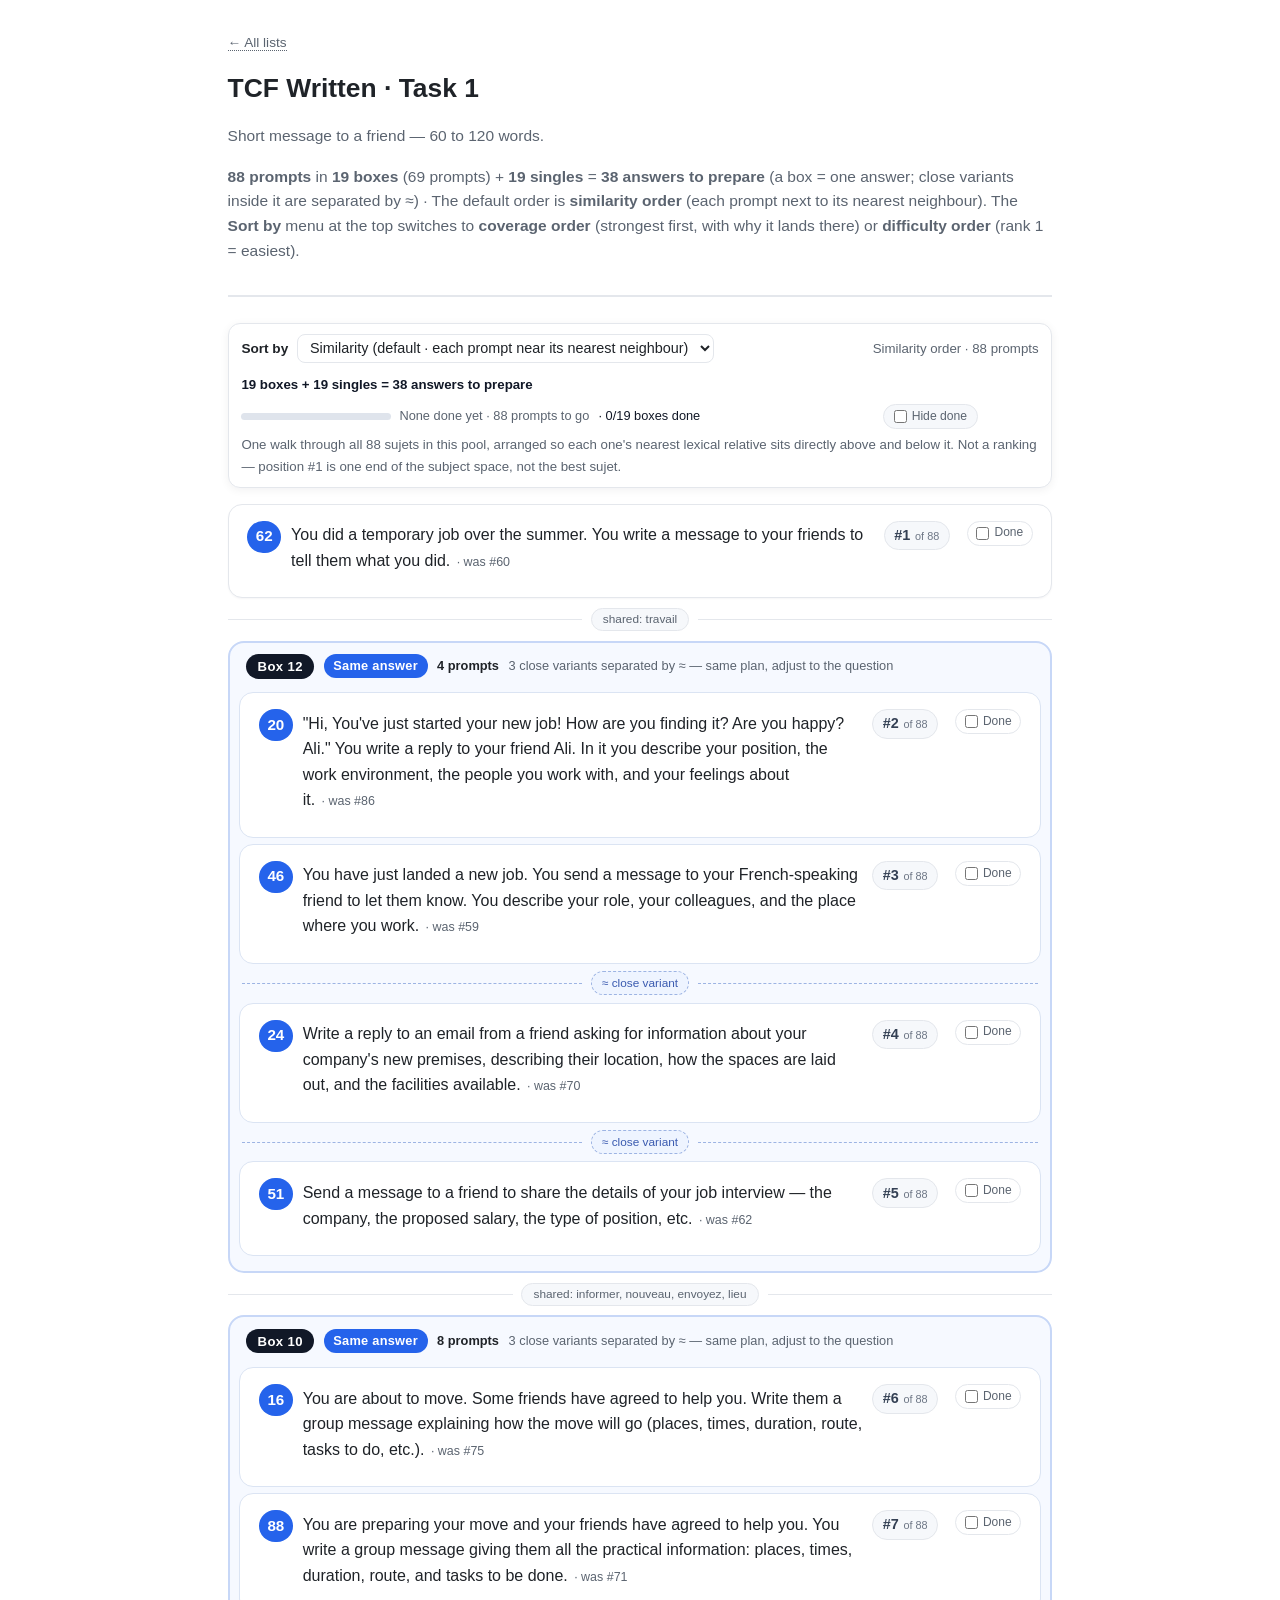
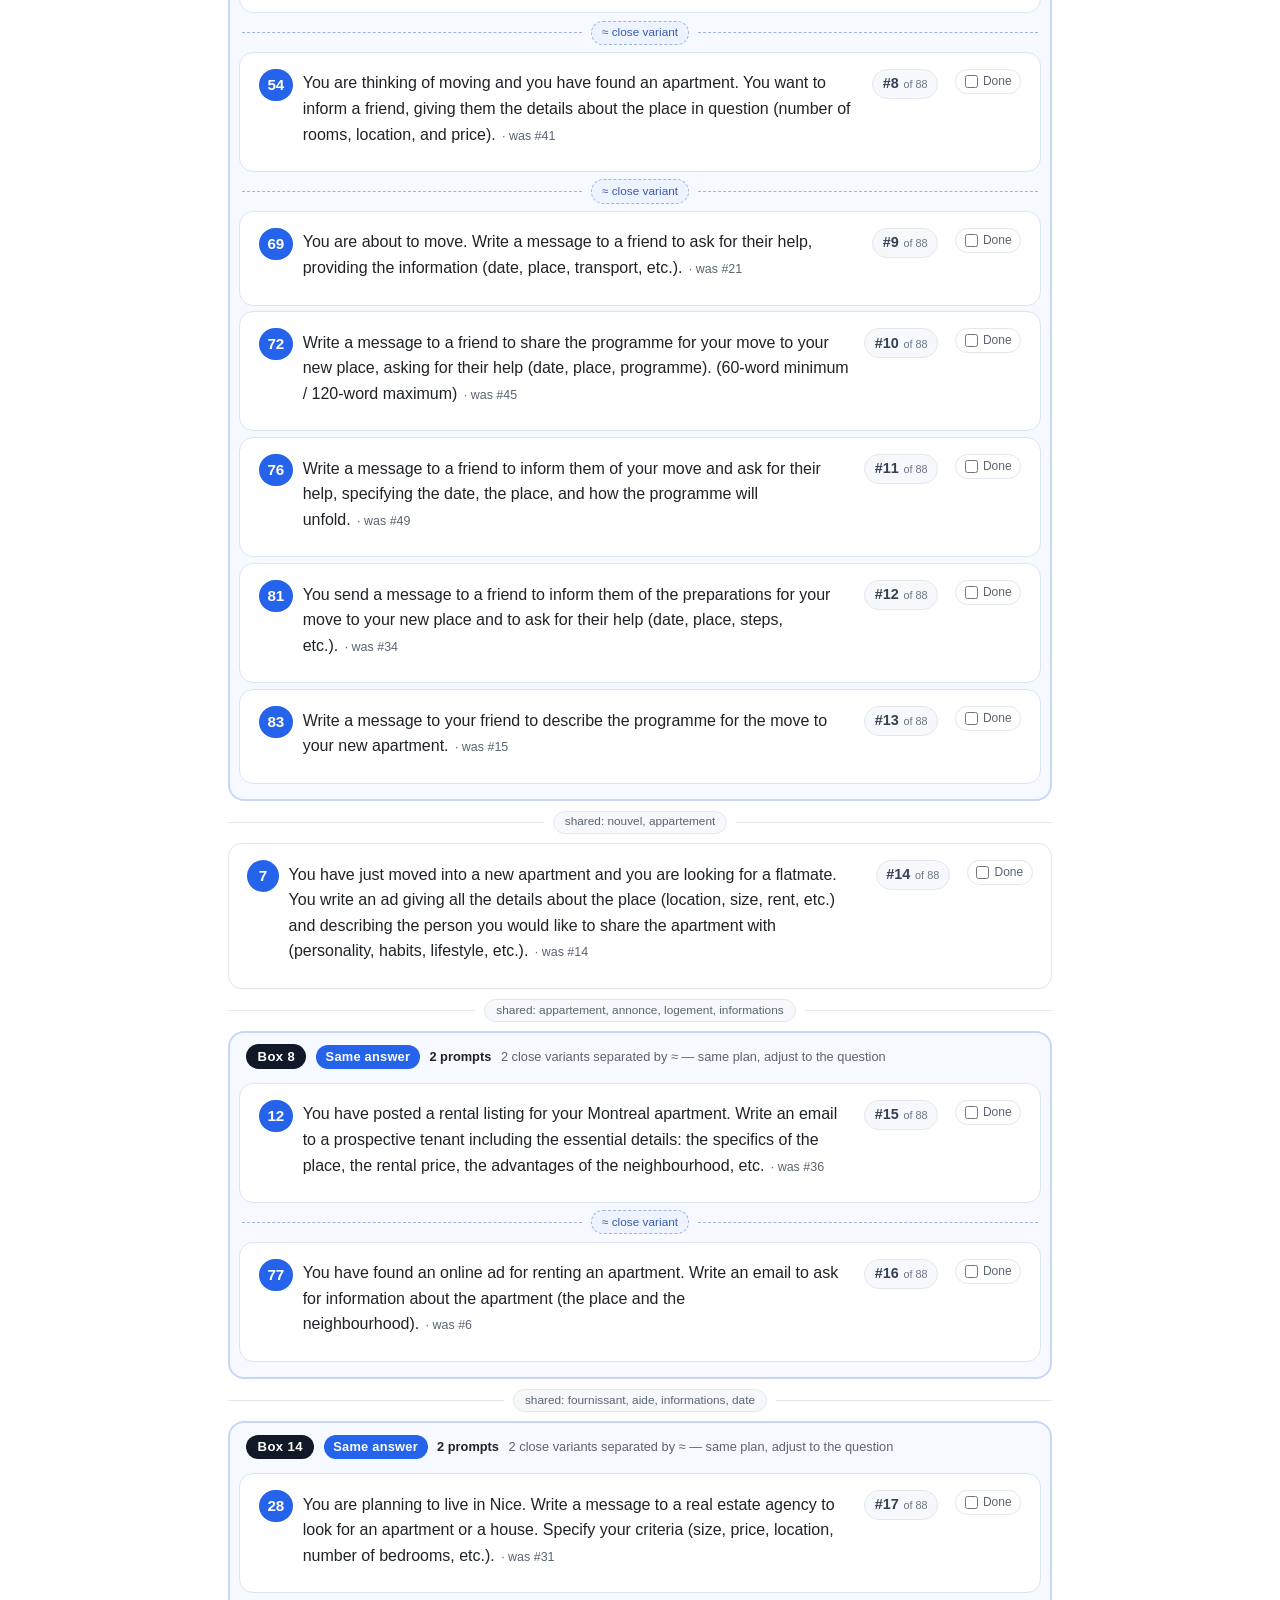
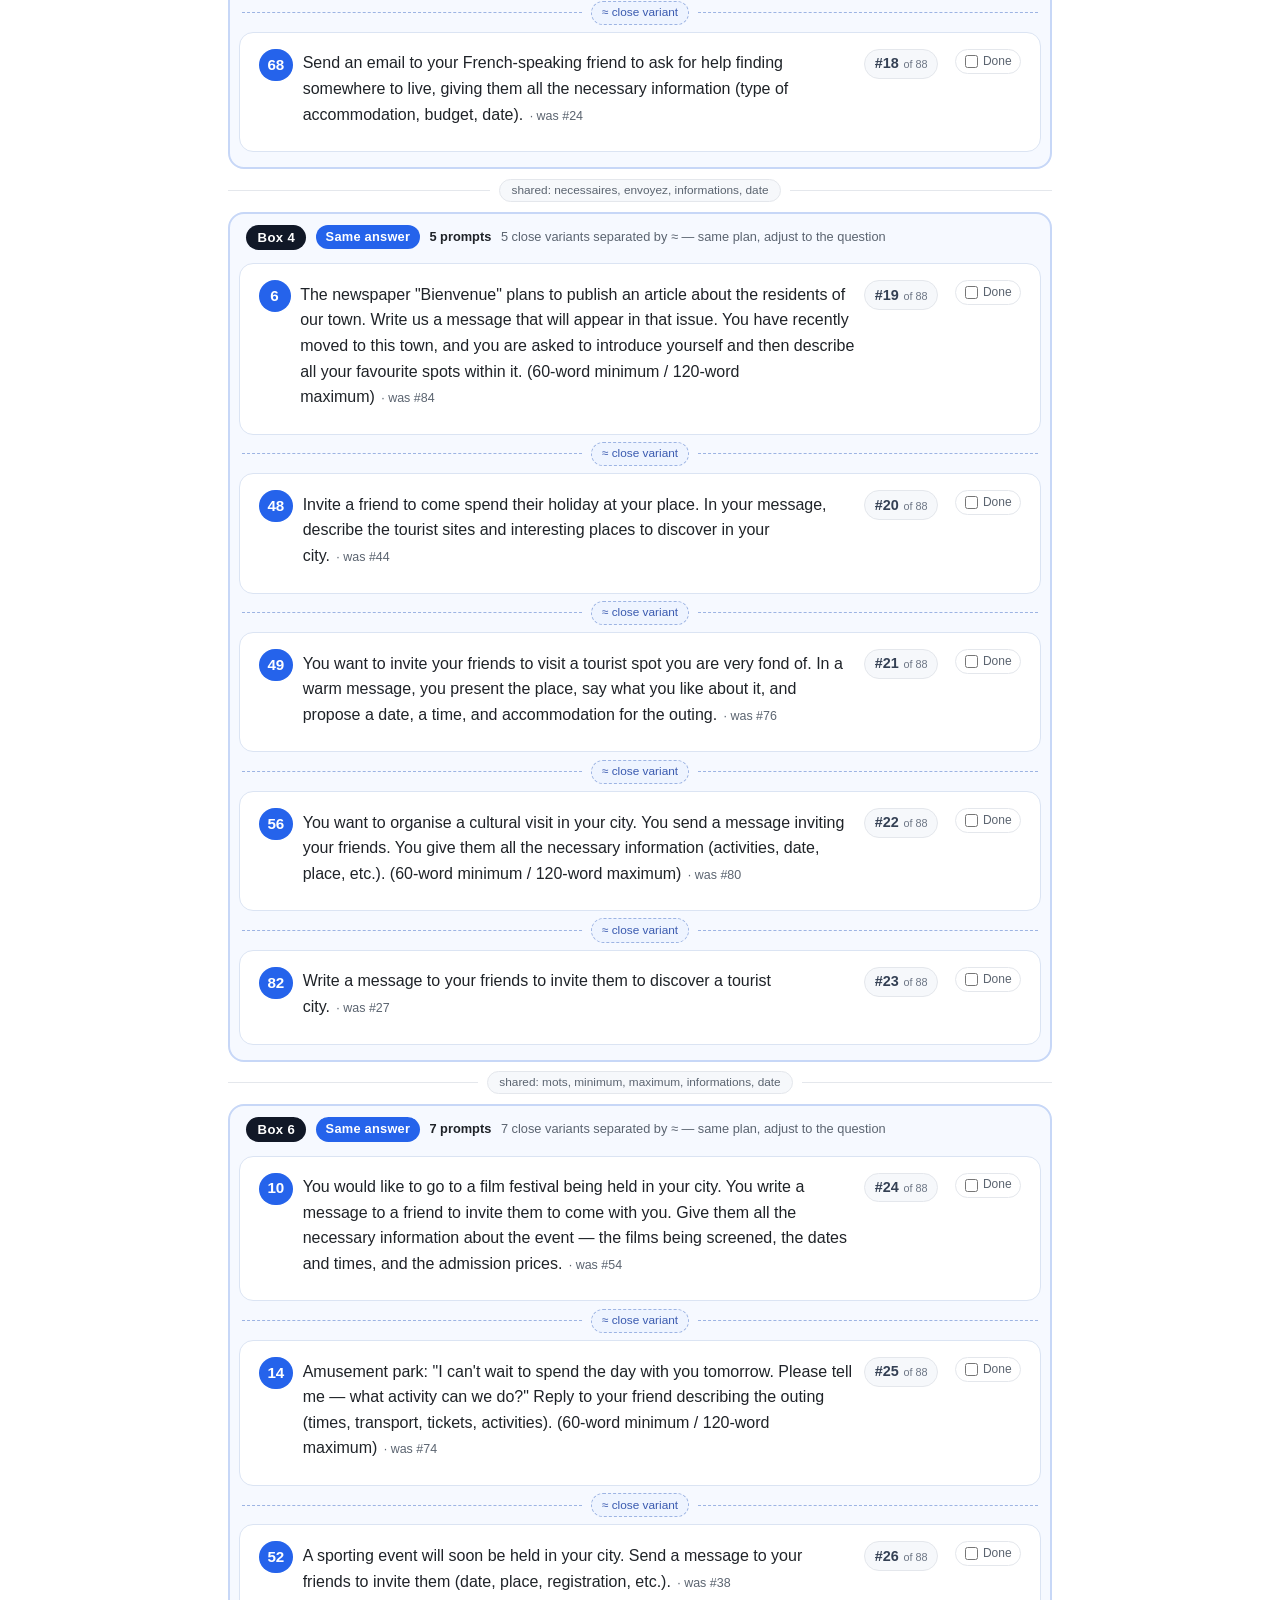
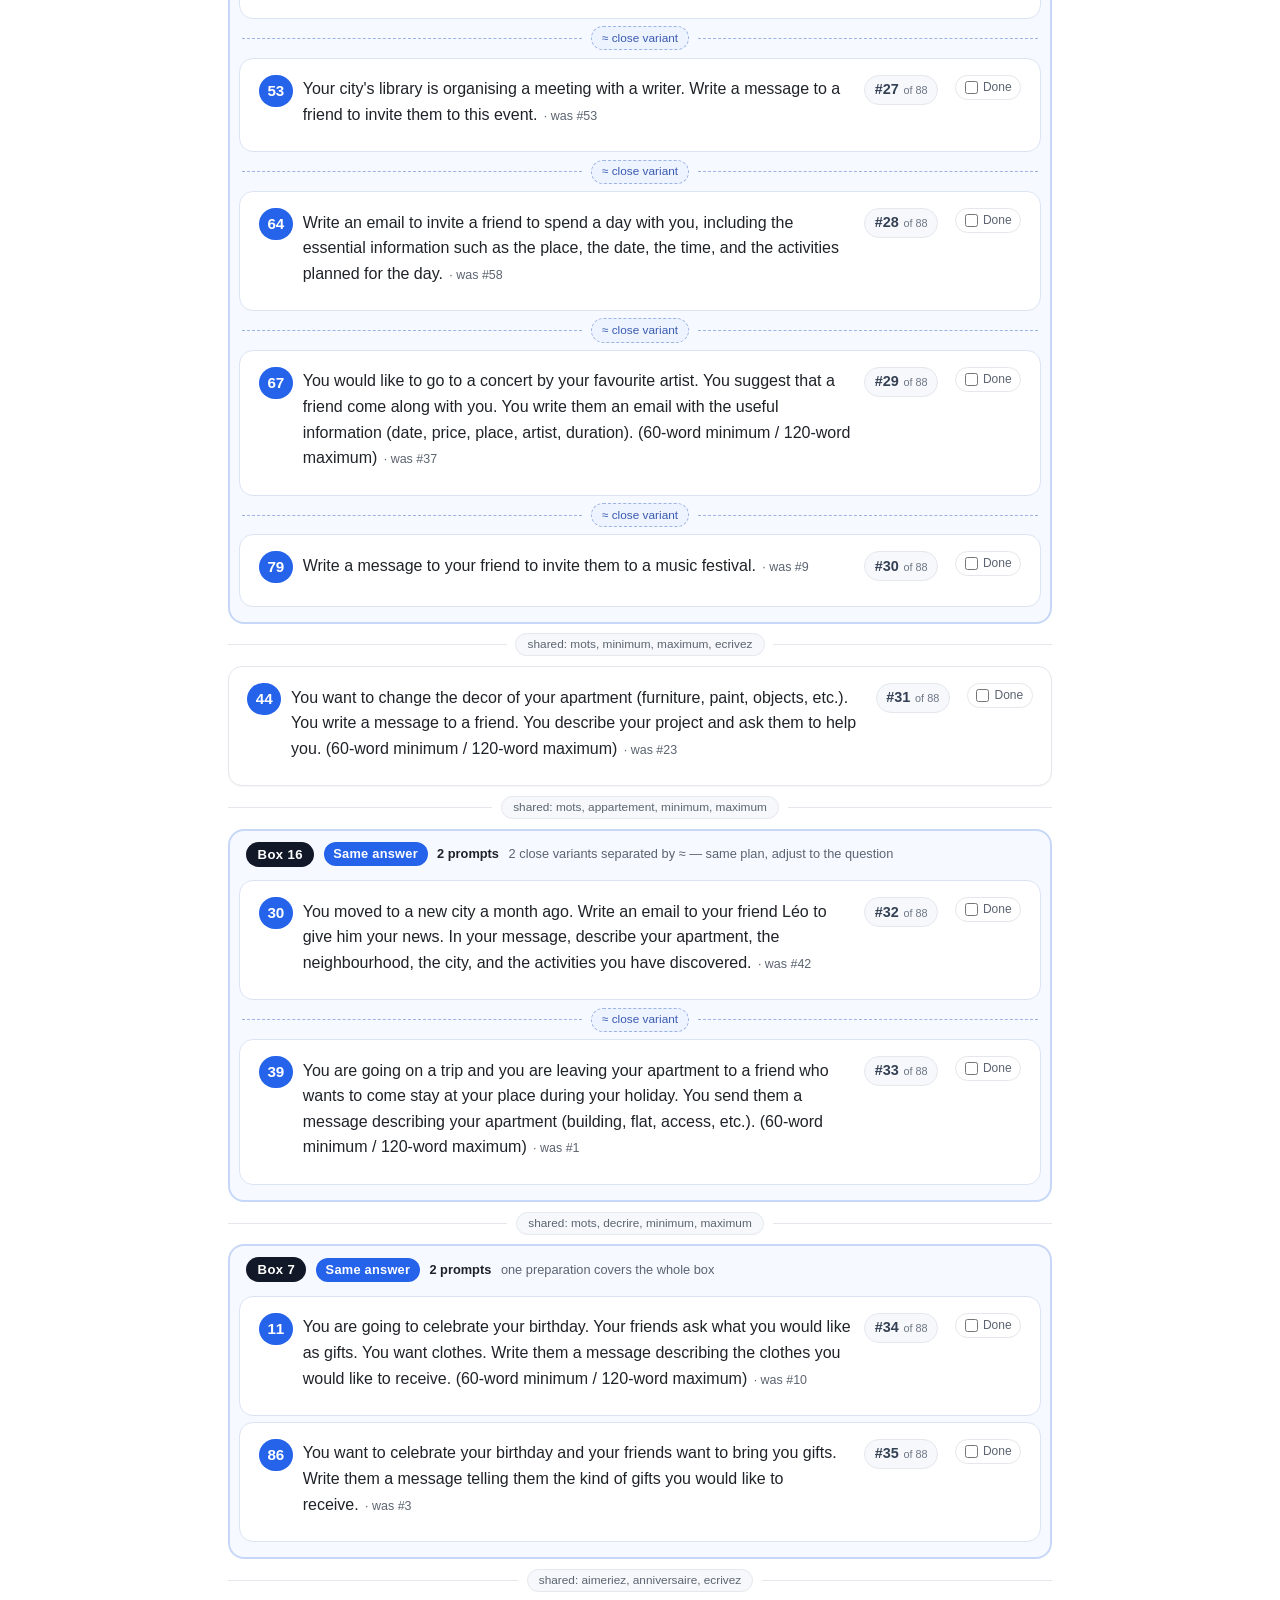
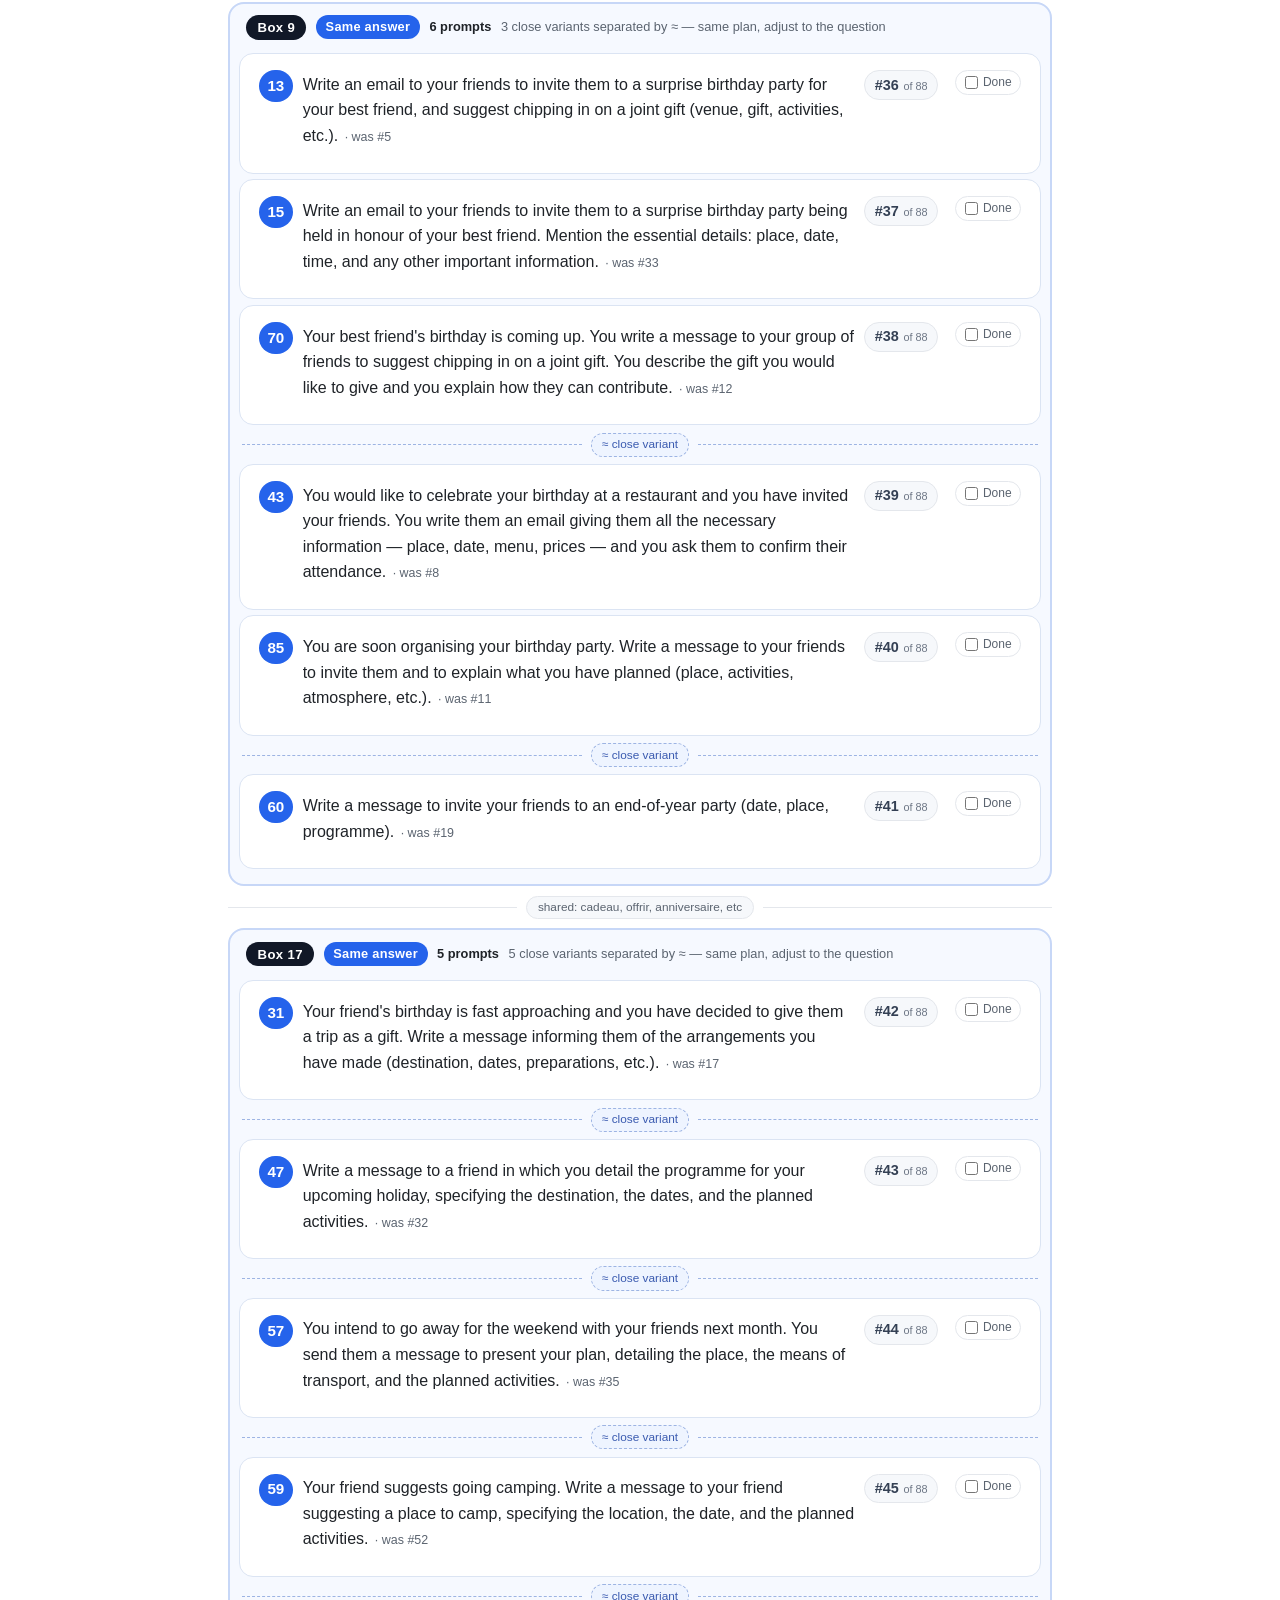
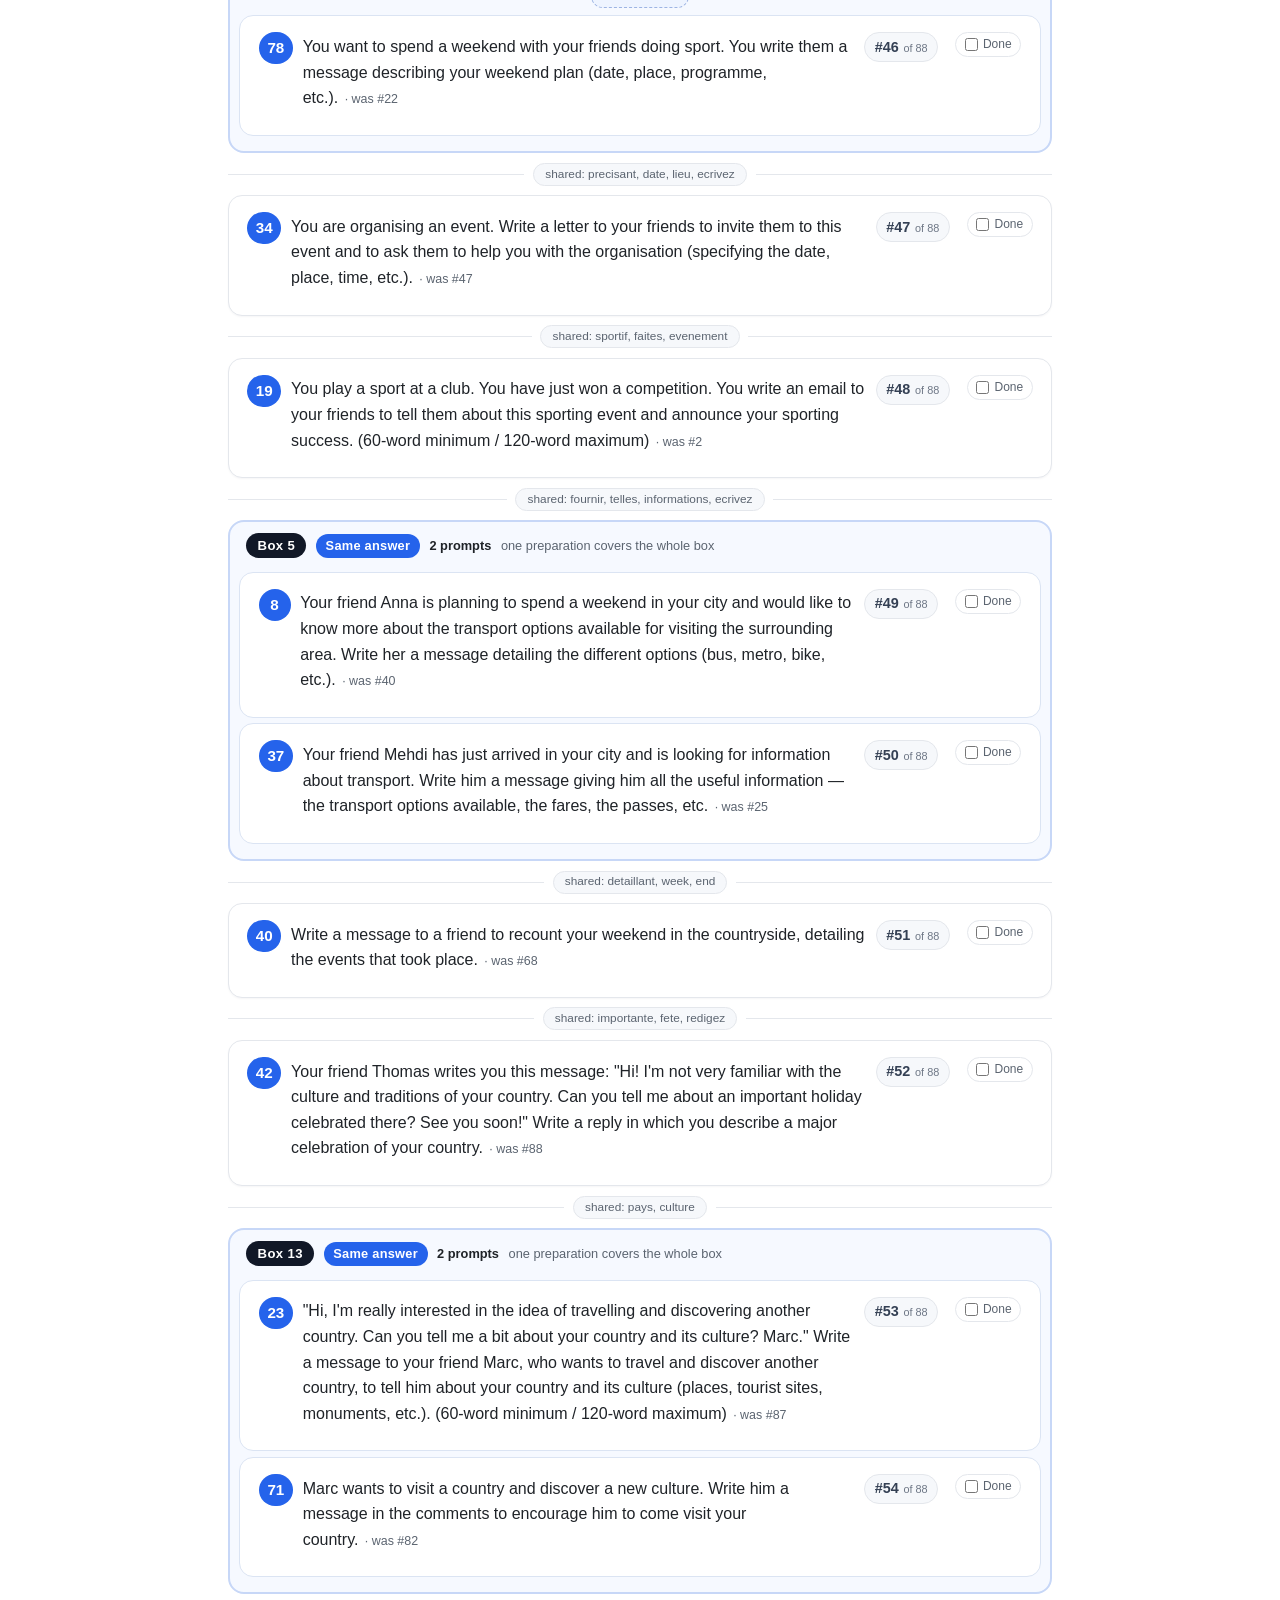
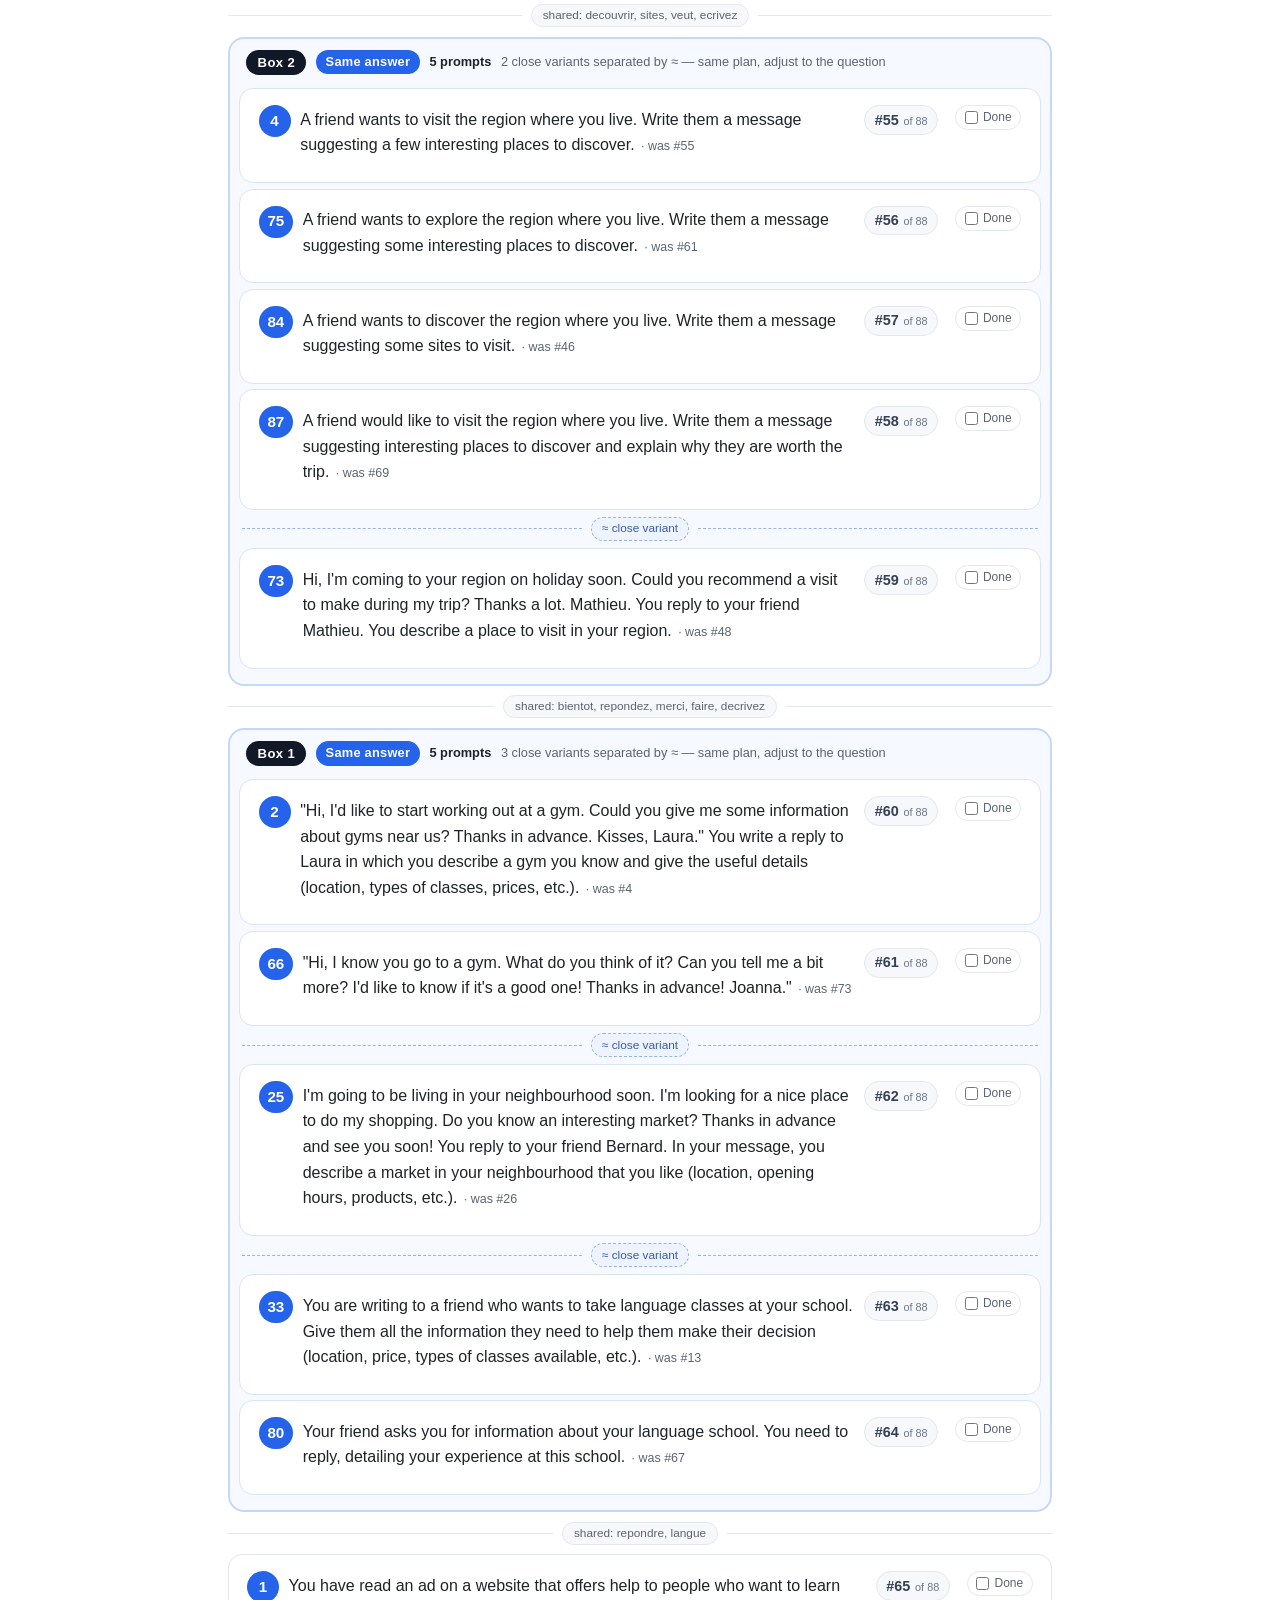
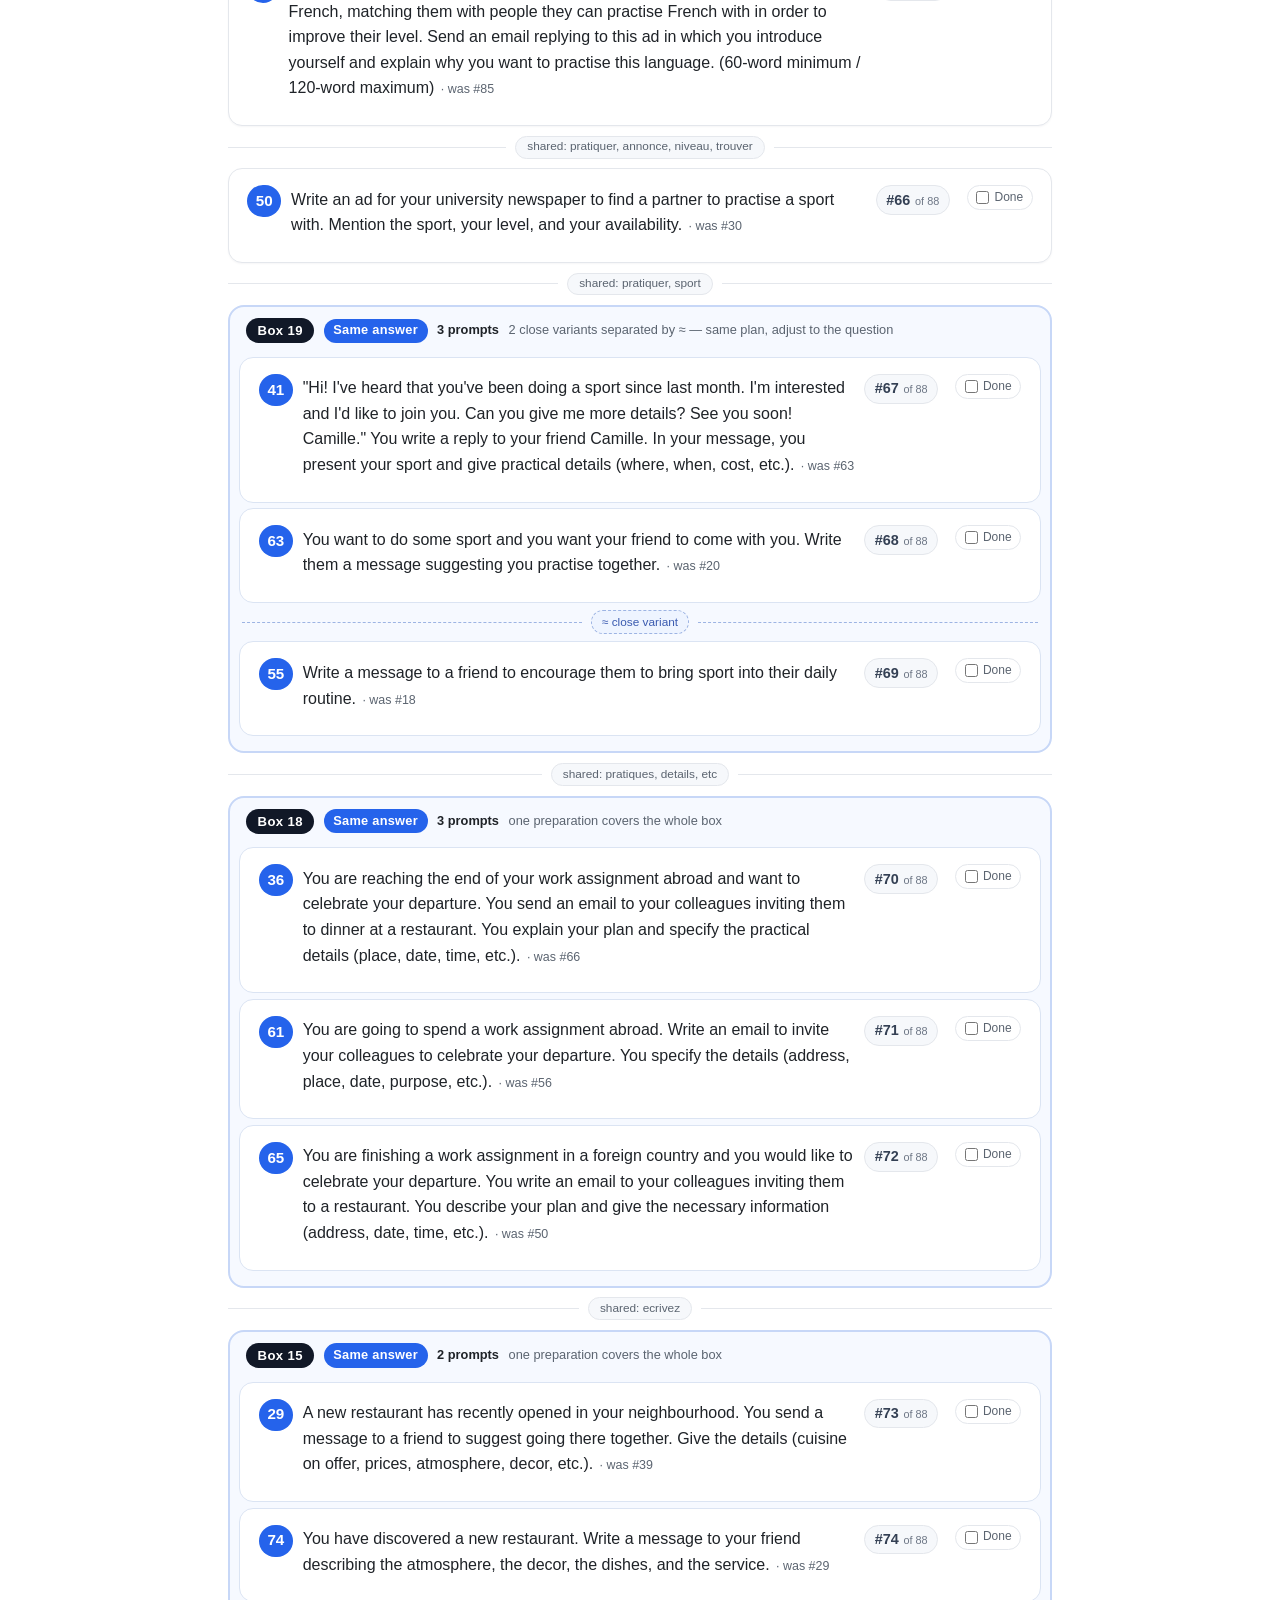
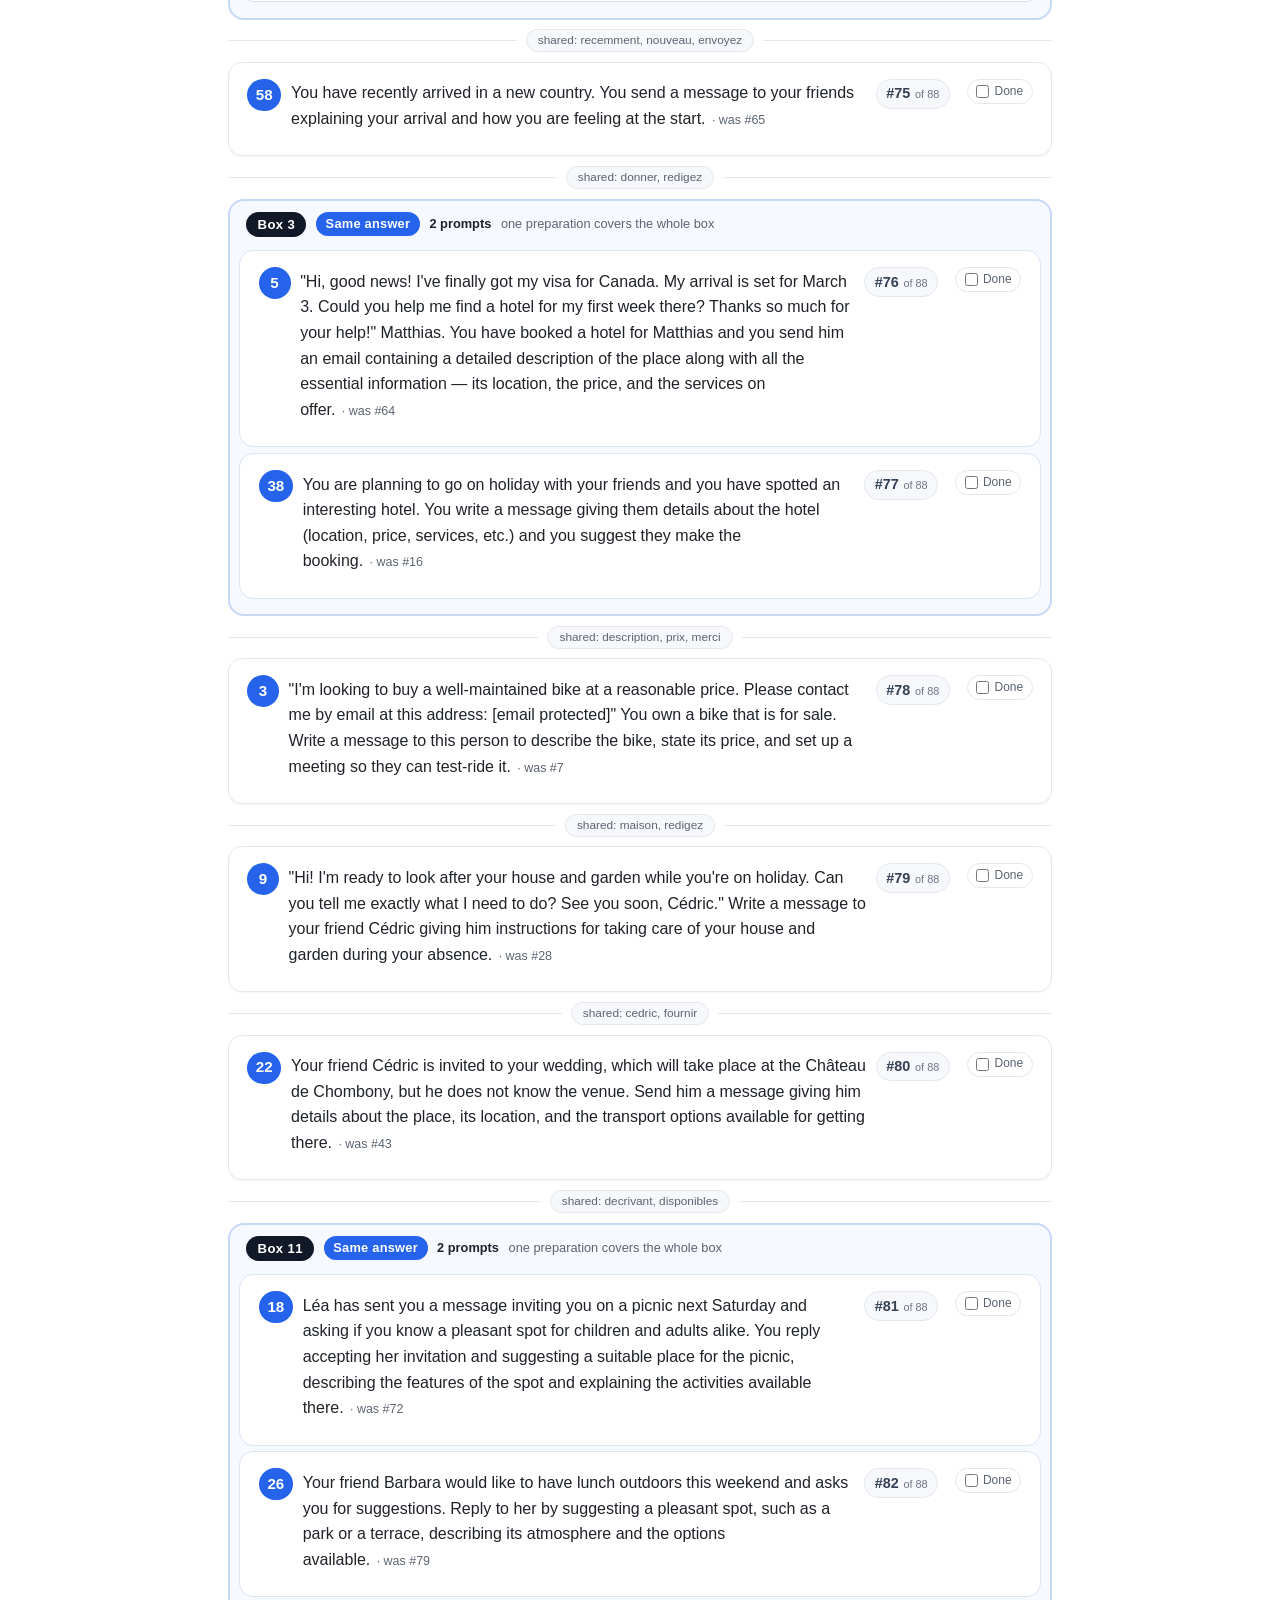
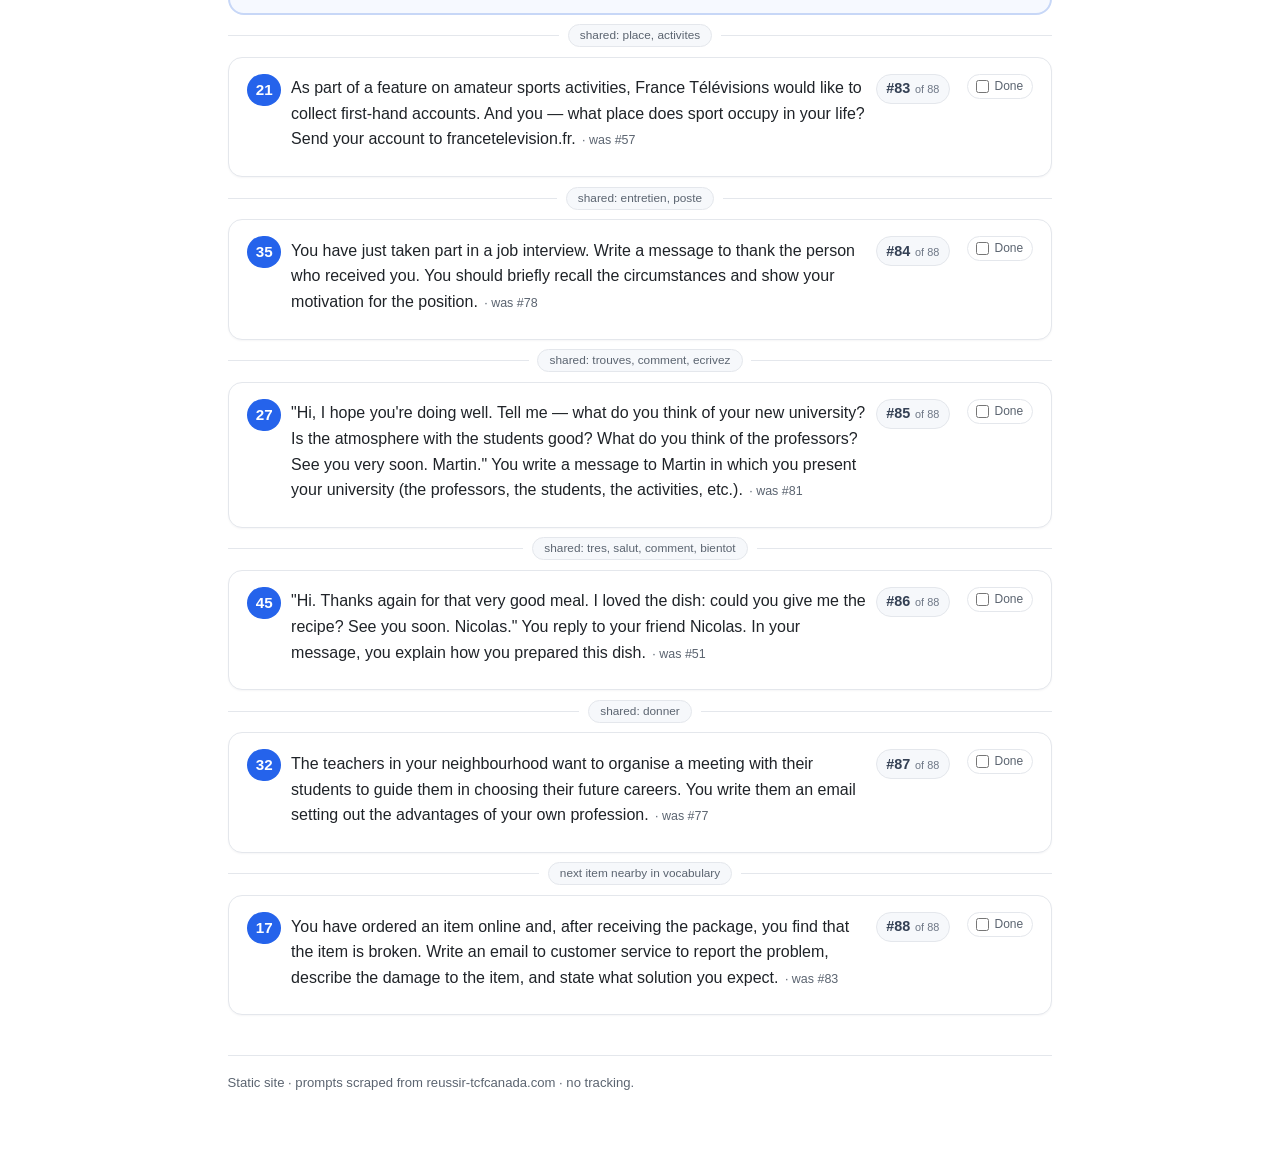
==== commit 7d2cd346: "Number every box and show box totals (header, sort bar, progress, index) - Each answer-box now carri" ====
--- a/ee-t1-EN.html
+++ b/ee-t1-EN.html
@@ -60,6 +60,7 @@
 /* tcf-group */
 .tcf-group{border:2px solid #c7d7f7;border-radius:16px;padding:.55rem .6rem .6rem;margin:.8rem 0;background:#f6f9ff}
 .tcf-group-head{display:flex;align-items:center;gap:.6rem;flex-wrap:wrap;padding:.15rem .45rem .5rem;font-size:.8rem;color:#344054}
+.tcf-group-badge{background:#111827;color:#fff;border-radius:999px;padding:.12rem .7rem;font-weight:800;font-size:.82rem;letter-spacing:.03em;white-space:nowrap}
 .tcf-group-tag{background:var(--accent);color:#fff;border-radius:999px;padding:.12rem .6rem;font-weight:700;letter-spacing:.02em;white-space:nowrap}
 .tcf-group-n{font-weight:700;color:var(--ink)}
 .tcf-group-hint{color:var(--muted)}
@@ -75,7 +76,7 @@
   <p class="crumb"><a href="index.html">← All lists</a></p>
   <h1>TCF Written · Task 1</h1>
   <p class="lead">Short message to a friend — 60 to 120 words.</p>
-  <p class="lead"><b>88 prompts</b>, 69 of them gathered into <b>19 blocks</b> (a block = one answer to prepare; close variants inside it are separated by ≈) · The default order is <b>similarity order</b> (each prompt next to its nearest neighbour). The <b>Sort by</b> menu at the top switches to <b>coverage order</b> (strongest first, with why it lands there) or <b>difficulty order</b> (rank 1 = easiest).</p>
+  <p class="lead"><b>88 prompts</b> in <b>19 boxes</b> (69 prompts) + <b>19 singles</b> = <b>38 answers to prepare</b> (a box = one answer; close variants inside it are separated by ≈) · The default order is <b>similarity order</b> (each prompt next to its nearest neighbour). The <b>Sort by</b> menu at the top switches to <b>coverage order</b> (strongest first, with why it lands there) or <b>difficulty order</b> (rank 1 = easiest).</p>
 </header>
 <section class="topic" id="p-1">
   <div class="topic-head">
@@ -84,7 +85,7 @@
   </div>
 </section>
 <div class="tcf-group" id="g-EE_T1-1">
-<div class="tcf-group-head"><span class="tcf-group-tag">Same answer</span><span class="tcf-group-n">5 prompts</span><span class="tcf-group-hint">3 close variants separated by ≈ — same plan, adjust to the question</span></div>
+<div class="tcf-group-head"><span class="tcf-group-badge">Box 1</span><span class="tcf-group-tag">Same answer</span><span class="tcf-group-n">5 prompts</span><span class="tcf-group-hint">3 close variants separated by ≈ — same plan, adjust to the question</span></div>
 <div class="tcf-core">
 <section class="topic" id="p-2">
   <div class="topic-head">
@@ -131,7 +132,7 @@
   </div>
 </section>
 <div class="tcf-group" id="g-EE_T1-2">
-<div class="tcf-group-head"><span class="tcf-group-tag">Same answer</span><span class="tcf-group-n">5 prompts</span><span class="tcf-group-hint">2 close variants separated by ≈ — same plan, adjust to the question</span></div>
+<div class="tcf-group-head"><span class="tcf-group-badge">Box 2</span><span class="tcf-group-tag">Same answer</span><span class="tcf-group-n">5 prompts</span><span class="tcf-group-hint">2 close variants separated by ≈ — same plan, adjust to the question</span></div>
 <div class="tcf-core">
 <section class="topic" id="p-4">
   <div class="topic-head">
@@ -169,7 +170,7 @@
 </div>
 </div><!-- /tcf-group -->
 <div class="tcf-group" id="g-EE_T1-3">
-<div class="tcf-group-head"><span class="tcf-group-tag">Same answer</span><span class="tcf-group-n">2 prompts</span><span class="tcf-group-hint">one preparation covers the whole block</span></div>
+<div class="tcf-group-head"><span class="tcf-group-badge">Box 3</span><span class="tcf-group-tag">Same answer</span><span class="tcf-group-n">2 prompts</span><span class="tcf-group-hint">one preparation covers the whole box</span></div>
 <div class="tcf-core">
 <section class="topic" id="p-5">
   <div class="topic-head">
@@ -186,7 +187,7 @@
 </div>
 </div><!-- /tcf-group -->
 <div class="tcf-group" id="g-EE_T1-4">
-<div class="tcf-group-head"><span class="tcf-group-tag">Same answer</span><span class="tcf-group-n">5 prompts</span><span class="tcf-group-hint">5 close variants separated by ≈ — same plan, adjust to the question</span></div>
+<div class="tcf-group-head"><span class="tcf-group-badge">Box 4</span><span class="tcf-group-tag">Same answer</span><span class="tcf-group-n">5 prompts</span><span class="tcf-group-hint">5 close variants separated by ≈ — same plan, adjust to the question</span></div>
 <div class="tcf-core">
 <section class="topic" id="p-6">
   <div class="topic-head">
@@ -239,7 +240,7 @@
   </div>
 </section>
 <div class="tcf-group" id="g-EE_T1-5">
-<div class="tcf-group-head"><span class="tcf-group-tag">Same answer</span><span class="tcf-group-n">2 prompts</span><span class="tcf-group-hint">one preparation covers the whole block</span></div>
+<div class="tcf-group-head"><span class="tcf-group-badge">Box 5</span><span class="tcf-group-tag">Same answer</span><span class="tcf-group-n">2 prompts</span><span class="tcf-group-hint">one preparation covers the whole box</span></div>
 <div class="tcf-core">
 <section class="topic" id="p-8">
   <div class="topic-head">
@@ -262,7 +263,7 @@
   </div>
 </section>
 <div class="tcf-group" id="g-EE_T1-6">
-<div class="tcf-group-head"><span class="tcf-group-tag">Same answer</span><span class="tcf-group-n">7 prompts</span><span class="tcf-group-hint">7 close variants separated by ≈ — same plan, adjust to the question</span></div>
+<div class="tcf-group-head"><span class="tcf-group-badge">Box 6</span><span class="tcf-group-tag">Same answer</span><span class="tcf-group-n">7 prompts</span><span class="tcf-group-hint">7 close variants separated by ≈ — same plan, adjust to the question</span></div>
 <div class="tcf-core">
 <section class="topic" id="p-10">
   <div class="topic-head">
@@ -327,7 +328,7 @@
 </div>
 </div><!-- /tcf-group -->
 <div class="tcf-group" id="g-EE_T1-7">
-<div class="tcf-group-head"><span class="tcf-group-tag">Same answer</span><span class="tcf-group-n">2 prompts</span><span class="tcf-group-hint">one preparation covers the whole block</span></div>
+<div class="tcf-group-head"><span class="tcf-group-badge">Box 7</span><span class="tcf-group-tag">Same answer</span><span class="tcf-group-n">2 prompts</span><span class="tcf-group-hint">one preparation covers the whole box</span></div>
 <div class="tcf-core">
 <section class="topic" id="p-11">
   <div class="topic-head">
@@ -344,7 +345,7 @@
 </div>
 </div><!-- /tcf-group -->
 <div class="tcf-group" id="g-EE_T1-8">
-<div class="tcf-group-head"><span class="tcf-group-tag">Same answer</span><span class="tcf-group-n">2 prompts</span><span class="tcf-group-hint">2 close variants separated by ≈ — same plan, adjust to the question</span></div>
+<div class="tcf-group-head"><span class="tcf-group-badge">Box 8</span><span class="tcf-group-tag">Same answer</span><span class="tcf-group-n">2 prompts</span><span class="tcf-group-hint">2 close variants separated by ≈ — same plan, adjust to the question</span></div>
 <div class="tcf-core">
 <section class="topic" id="p-12">
   <div class="topic-head">
@@ -364,7 +365,7 @@
 </div>
 </div><!-- /tcf-group -->
 <div class="tcf-group" id="g-EE_T1-9">
-<div class="tcf-group-head"><span class="tcf-group-tag">Same answer</span><span class="tcf-group-n">6 prompts</span><span class="tcf-group-hint">3 close variants separated by ≈ — same plan, adjust to the question</span></div>
+<div class="tcf-group-head"><span class="tcf-group-badge">Box 9</span><span class="tcf-group-tag">Same answer</span><span class="tcf-group-n">6 prompts</span><span class="tcf-group-hint">3 close variants separated by ≈ — same plan, adjust to the question</span></div>
 <div class="tcf-core">
 <section class="topic" id="p-13">
   <div class="topic-head">
@@ -411,7 +412,7 @@
 </div>
 </div><!-- /tcf-group -->
 <div class="tcf-group" id="g-EE_T1-10">
-<div class="tcf-group-head"><span class="tcf-group-tag">Same answer</span><span class="tcf-group-n">8 prompts</span><span class="tcf-group-hint">3 close variants separated by ≈ — same plan, adjust to the question</span></div>
+<div class="tcf-group-head"><span class="tcf-group-badge">Box 10</span><span class="tcf-group-tag">Same answer</span><span class="tcf-group-n">8 prompts</span><span class="tcf-group-hint">3 close variants separated by ≈ — same plan, adjust to the question</span></div>
 <div class="tcf-core">
 <section class="topic" id="p-16">
   <div class="topic-head">
@@ -476,7 +477,7 @@
   </div>
 </section>
 <div class="tcf-group" id="g-EE_T1-11">
-<div class="tcf-group-head"><span class="tcf-group-tag">Same answer</span><span class="tcf-group-n">2 prompts</span><span class="tcf-group-hint">one preparation covers the whole block</span></div>
+<div class="tcf-group-head"><span class="tcf-group-badge">Box 11</span><span class="tcf-group-tag">Same answer</span><span class="tcf-group-n">2 prompts</span><span class="tcf-group-hint">one preparation covers the whole box</span></div>
 <div class="tcf-core">
 <section class="topic" id="p-18">
   <div class="topic-head">
@@ -499,7 +500,7 @@
   </div>
 </section>
 <div class="tcf-group" id="g-EE_T1-12">
-<div class="tcf-group-head"><span class="tcf-group-tag">Same answer</span><span class="tcf-group-n">4 prompts</span><span class="tcf-group-hint">3 close variants separated by ≈ — same plan, adjust to the question</span></div>
+<div class="tcf-group-head"><span class="tcf-group-badge">Box 12</span><span class="tcf-group-tag">Same answer</span><span class="tcf-group-n">4 prompts</span><span class="tcf-group-hint">3 close variants separated by ≈ — same plan, adjust to the question</span></div>
 <div class="tcf-core">
 <section class="topic" id="p-20">
   <div class="topic-head">
@@ -546,7 +547,7 @@
   </div>
 </section>
 <div class="tcf-group" id="g-EE_T1-13">
-<div class="tcf-group-head"><span class="tcf-group-tag">Same answer</span><span class="tcf-group-n">2 prompts</span><span class="tcf-group-hint">one preparation covers the whole block</span></div>
+<div class="tcf-group-head"><span class="tcf-group-badge">Box 13</span><span class="tcf-group-tag">Same answer</span><span class="tcf-group-n">2 prompts</span><span class="tcf-group-hint">one preparation covers the whole box</span></div>
 <div class="tcf-core">
 <section class="topic" id="p-23">
   <div class="topic-head">
@@ -569,7 +570,7 @@
   </div>
 </section>
 <div class="tcf-group" id="g-EE_T1-14">
-<div class="tcf-group-head"><span class="tcf-group-tag">Same answer</span><span class="tcf-group-n">2 prompts</span><span class="tcf-group-hint">2 close variants separated by ≈ — same plan, adjust to the question</span></div>
+<div class="tcf-group-head"><span class="tcf-group-badge">Box 14</span><span class="tcf-group-tag">Same answer</span><span class="tcf-group-n">2 prompts</span><span class="tcf-group-hint">2 close variants separated by ≈ — same plan, adjust to the question</span></div>
 <div class="tcf-core">
 <section class="topic" id="p-28">
   <div class="topic-head">
@@ -589,7 +590,7 @@
 </div>
 </div><!-- /tcf-group -->
 <div class="tcf-group" id="g-EE_T1-15">
-<div class="tcf-group-head"><span class="tcf-group-tag">Same answer</span><span class="tcf-group-n">2 prompts</span><span class="tcf-group-hint">one preparation covers the whole block</span></div>
+<div class="tcf-group-head"><span class="tcf-group-badge">Box 15</span><span class="tcf-group-tag">Same answer</span><span class="tcf-group-n">2 prompts</span><span class="tcf-group-hint">one preparation covers the whole box</span></div>
 <div class="tcf-core">
 <section class="topic" id="p-29">
   <div class="topic-head">
@@ -606,7 +607,7 @@
 </div>
 </div><!-- /tcf-group -->
 <div class="tcf-group" id="g-EE_T1-16">
-<div class="tcf-group-head"><span class="tcf-group-tag">Same answer</span><span class="tcf-group-n">2 prompts</span><span class="tcf-group-hint">2 close variants separated by ≈ — same plan, adjust to the question</span></div>
+<div class="tcf-group-head"><span class="tcf-group-badge">Box 16</span><span class="tcf-group-tag">Same answer</span><span class="tcf-group-n">2 prompts</span><span class="tcf-group-hint">2 close variants separated by ≈ — same plan, adjust to the question</span></div>
 <div class="tcf-core">
 <section class="topic" id="p-30">
   <div class="topic-head">
@@ -626,7 +627,7 @@
 </div>
 </div><!-- /tcf-group -->
 <div class="tcf-group" id="g-EE_T1-17">
-<div class="tcf-group-head"><span class="tcf-group-tag">Same answer</span><span class="tcf-group-n">5 prompts</span><span class="tcf-group-hint">5 close variants separated by ≈ — same plan, adjust to the question</span></div>
+<div class="tcf-group-head"><span class="tcf-group-badge">Box 17</span><span class="tcf-group-tag">Same answer</span><span class="tcf-group-n">5 prompts</span><span class="tcf-group-hint">5 close variants separated by ≈ — same plan, adjust to the question</span></div>
 <div class="tcf-core">
 <section class="topic" id="p-31">
   <div class="topic-head">
@@ -691,7 +692,7 @@
   </div>
 </section>
 <div class="tcf-group" id="g-EE_T1-18">
-<div class="tcf-group-head"><span class="tcf-group-tag">Same answer</span><span class="tcf-group-n">3 prompts</span><span class="tcf-group-hint">one preparation covers the whole block</span></div>
+<div class="tcf-group-head"><span class="tcf-group-badge">Box 18</span><span class="tcf-group-tag">Same answer</span><span class="tcf-group-n">3 prompts</span><span class="tcf-group-hint">one preparation covers the whole box</span></div>
 <div class="tcf-core">
 <section class="topic" id="p-36">
   <div class="topic-head">
@@ -720,7 +721,7 @@
   </div>
 </section>
 <div class="tcf-group" id="g-EE_T1-19">
-<div class="tcf-group-head"><span class="tcf-group-tag">Same answer</span><span class="tcf-group-n">3 prompts</span><span class="tcf-group-hint">2 close variants separated by ≈ — same plan, adjust to the question</span></div>
+<div class="tcf-group-head"><span class="tcf-group-badge">Box 19</span><span class="tcf-group-tag">Same answer</span><span class="tcf-group-n">3 prompts</span><span class="tcf-group-hint">2 close variants separated by ≈ — same plan, adjust to the question</span></div>
 <div class="tcf-core">
 <section class="topic" id="p-41">
   <div class="topic-head">
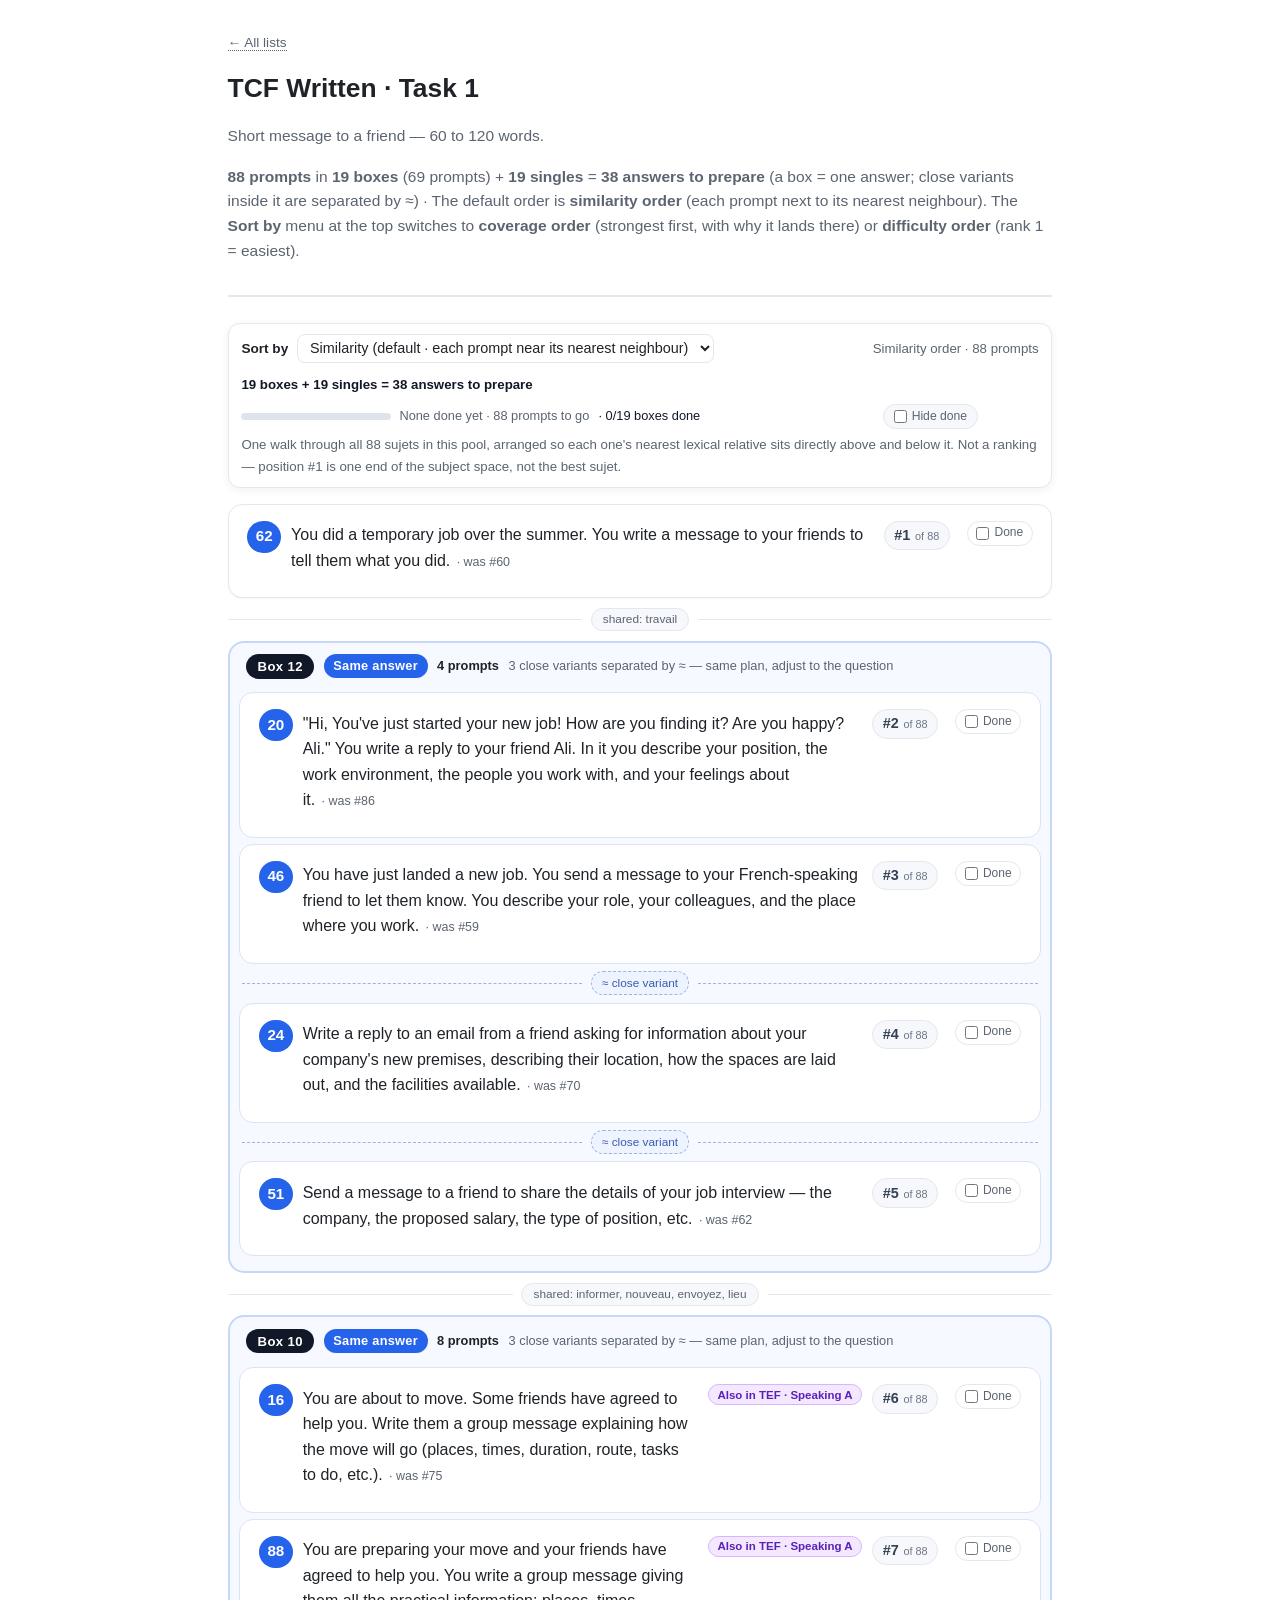
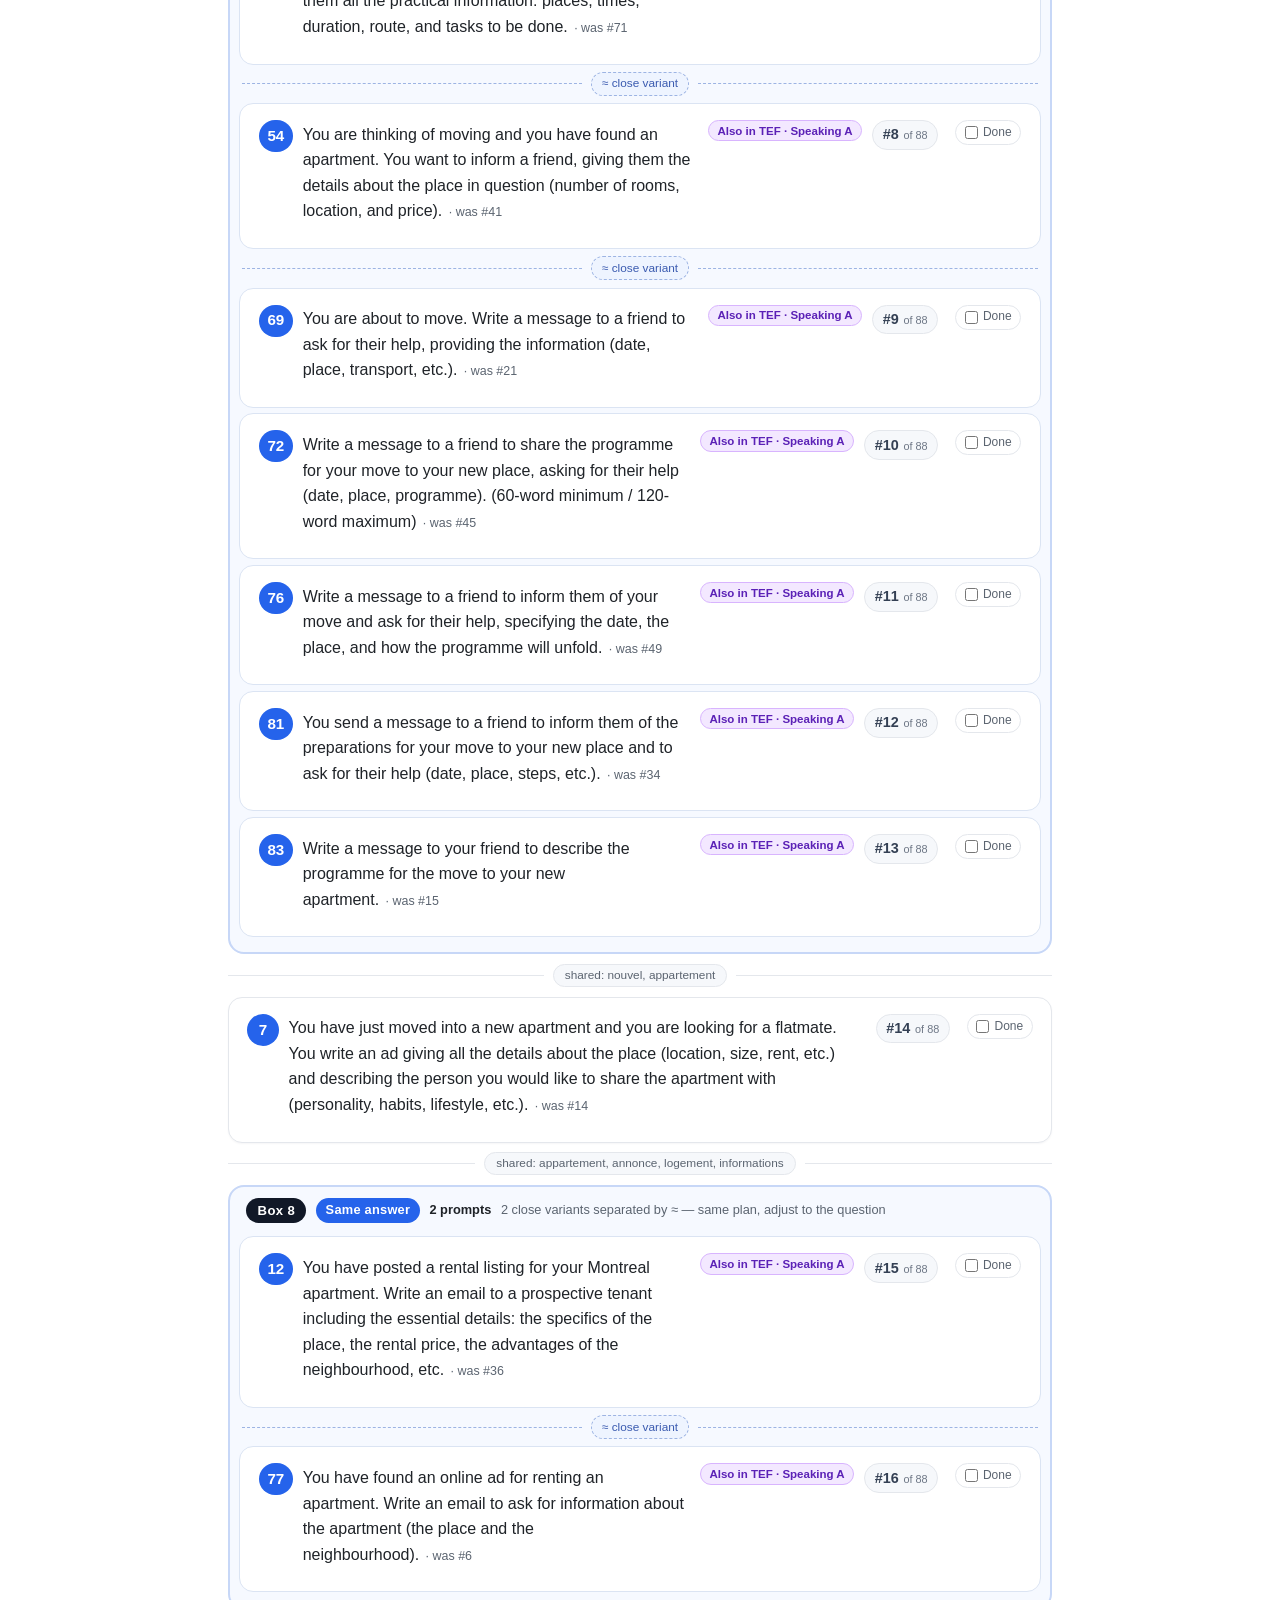
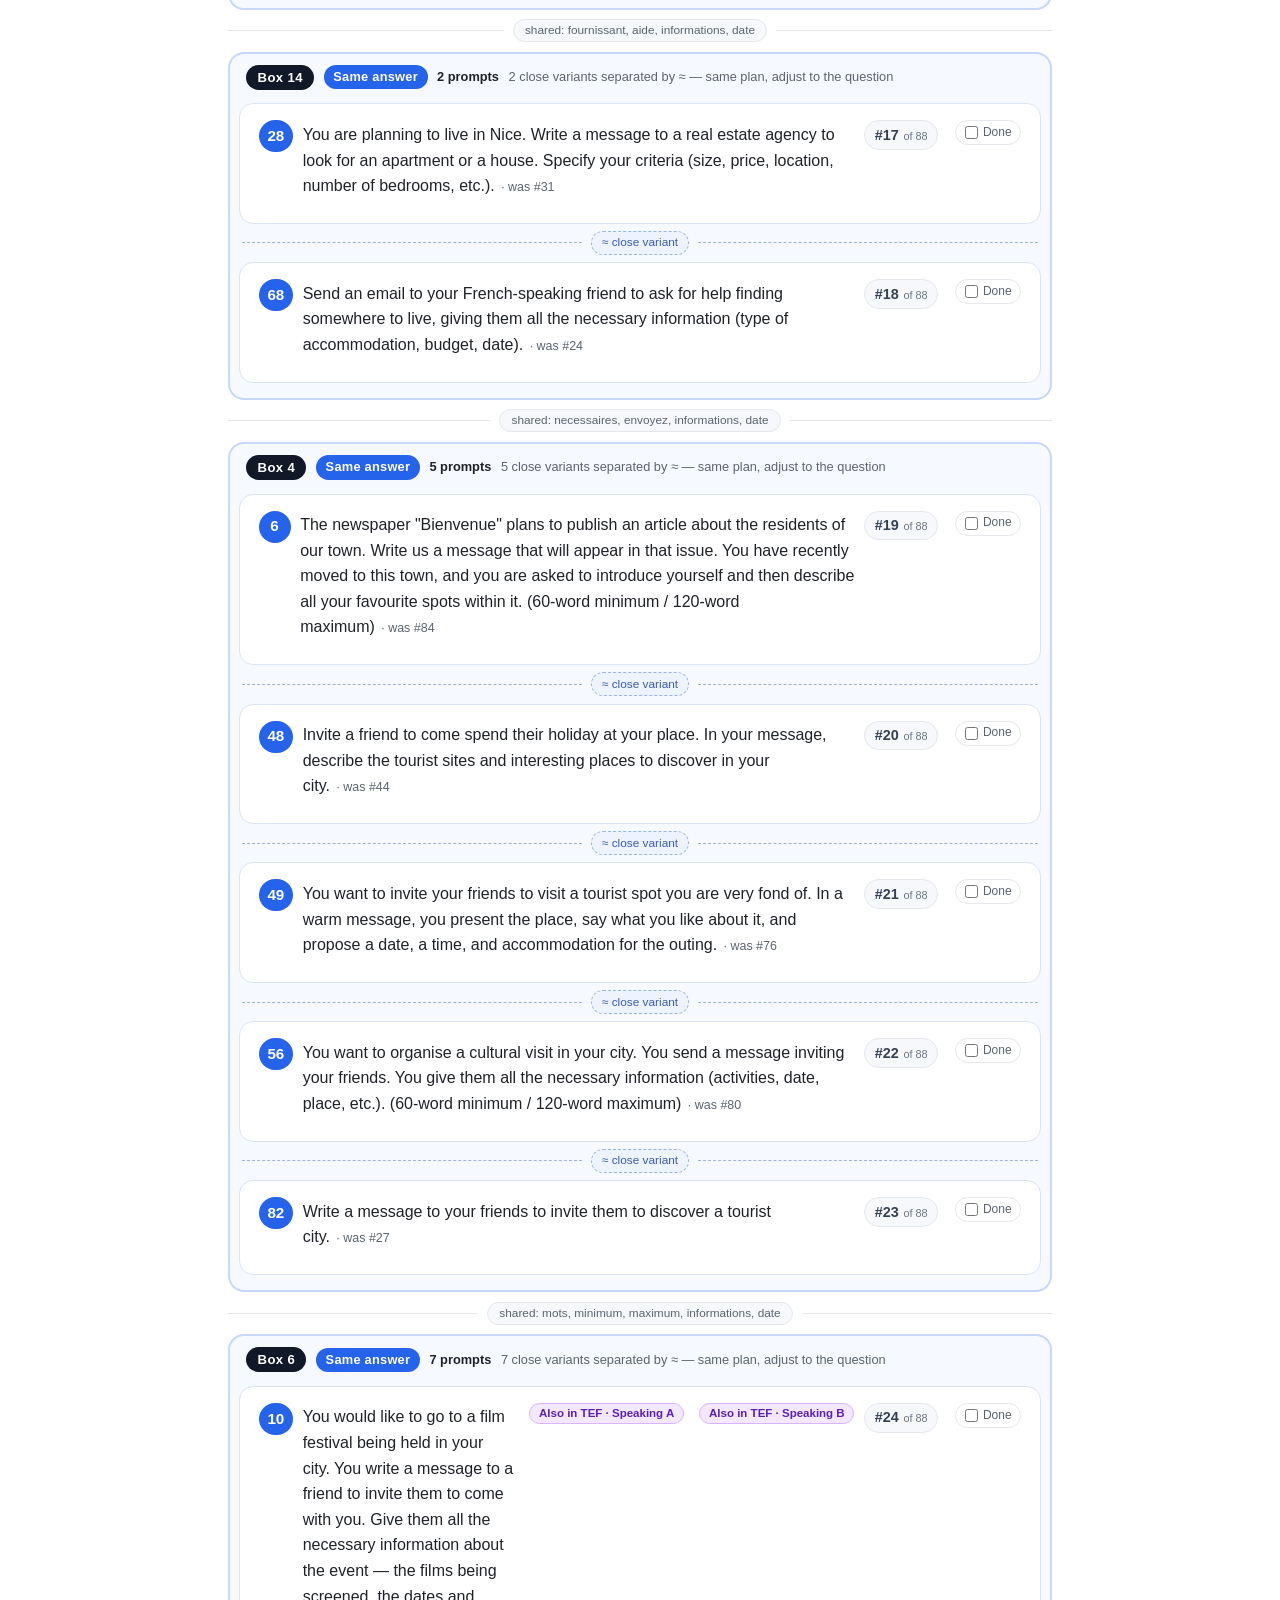
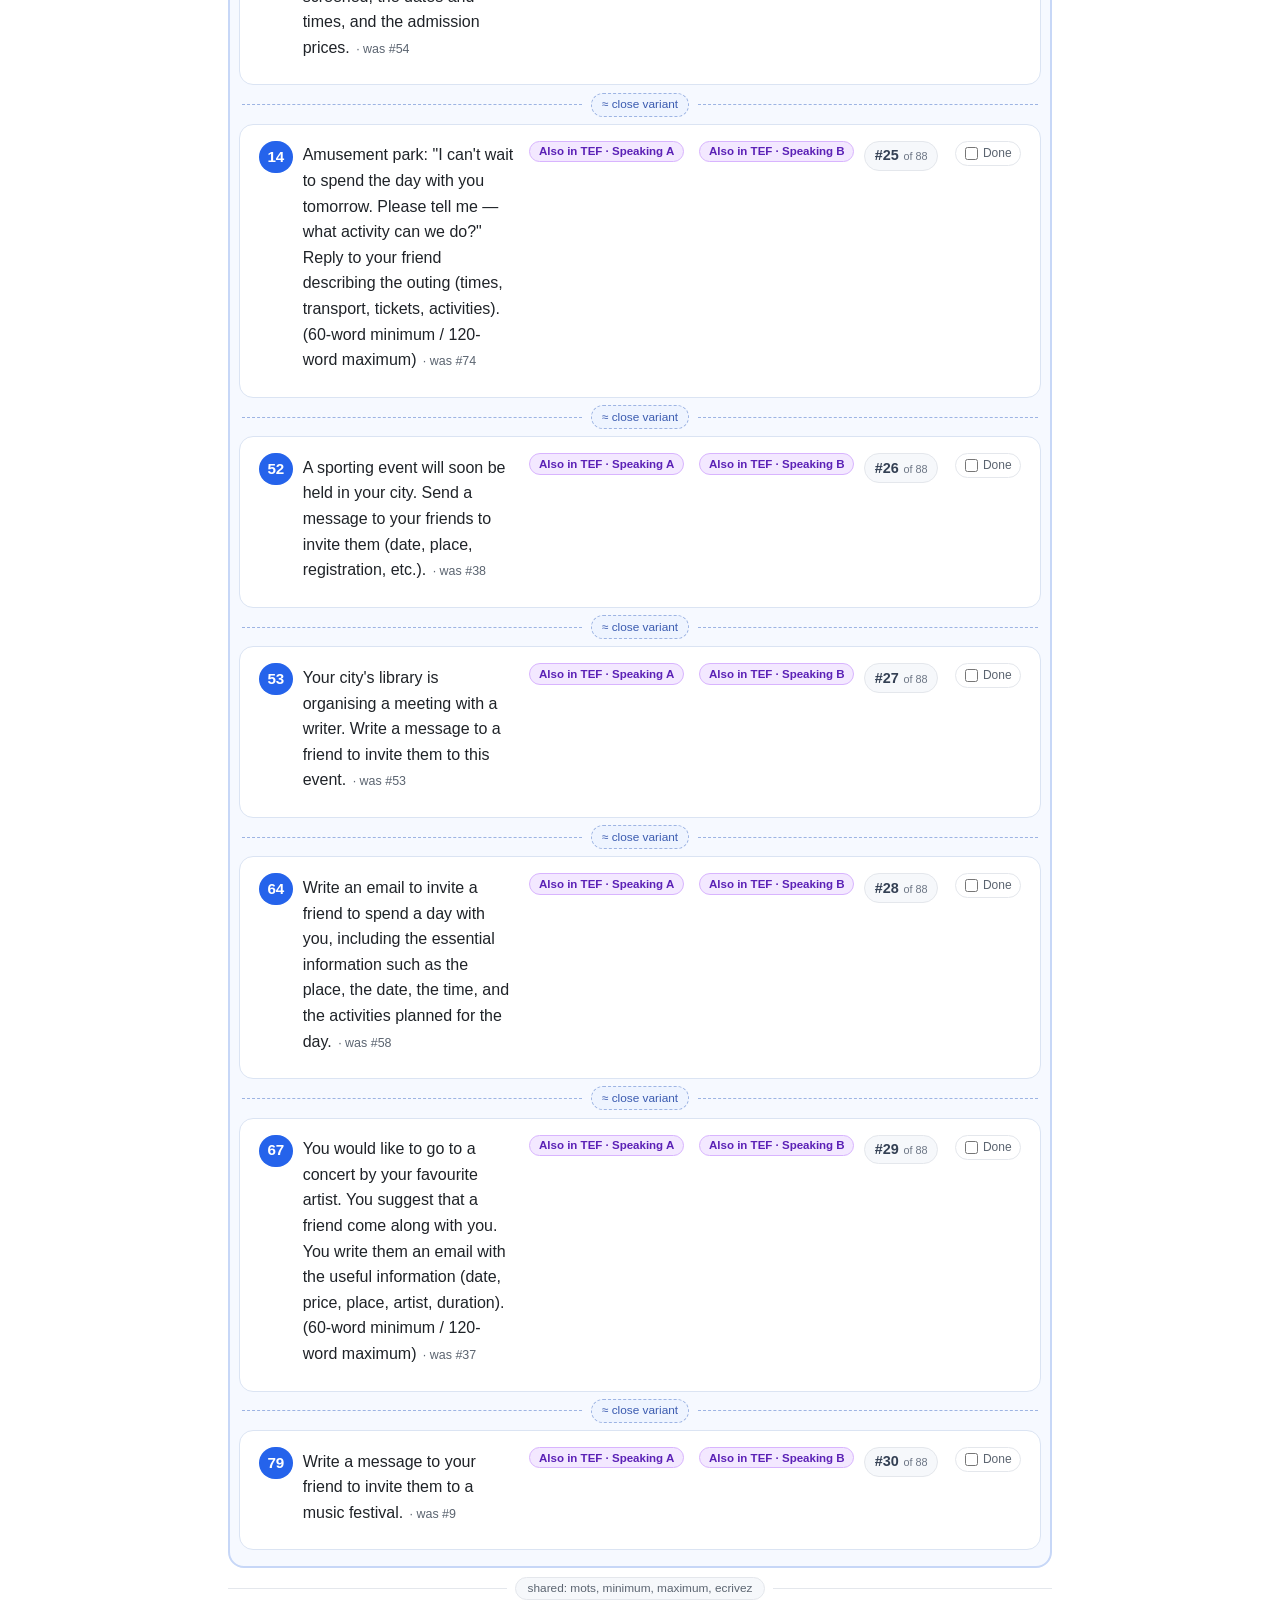
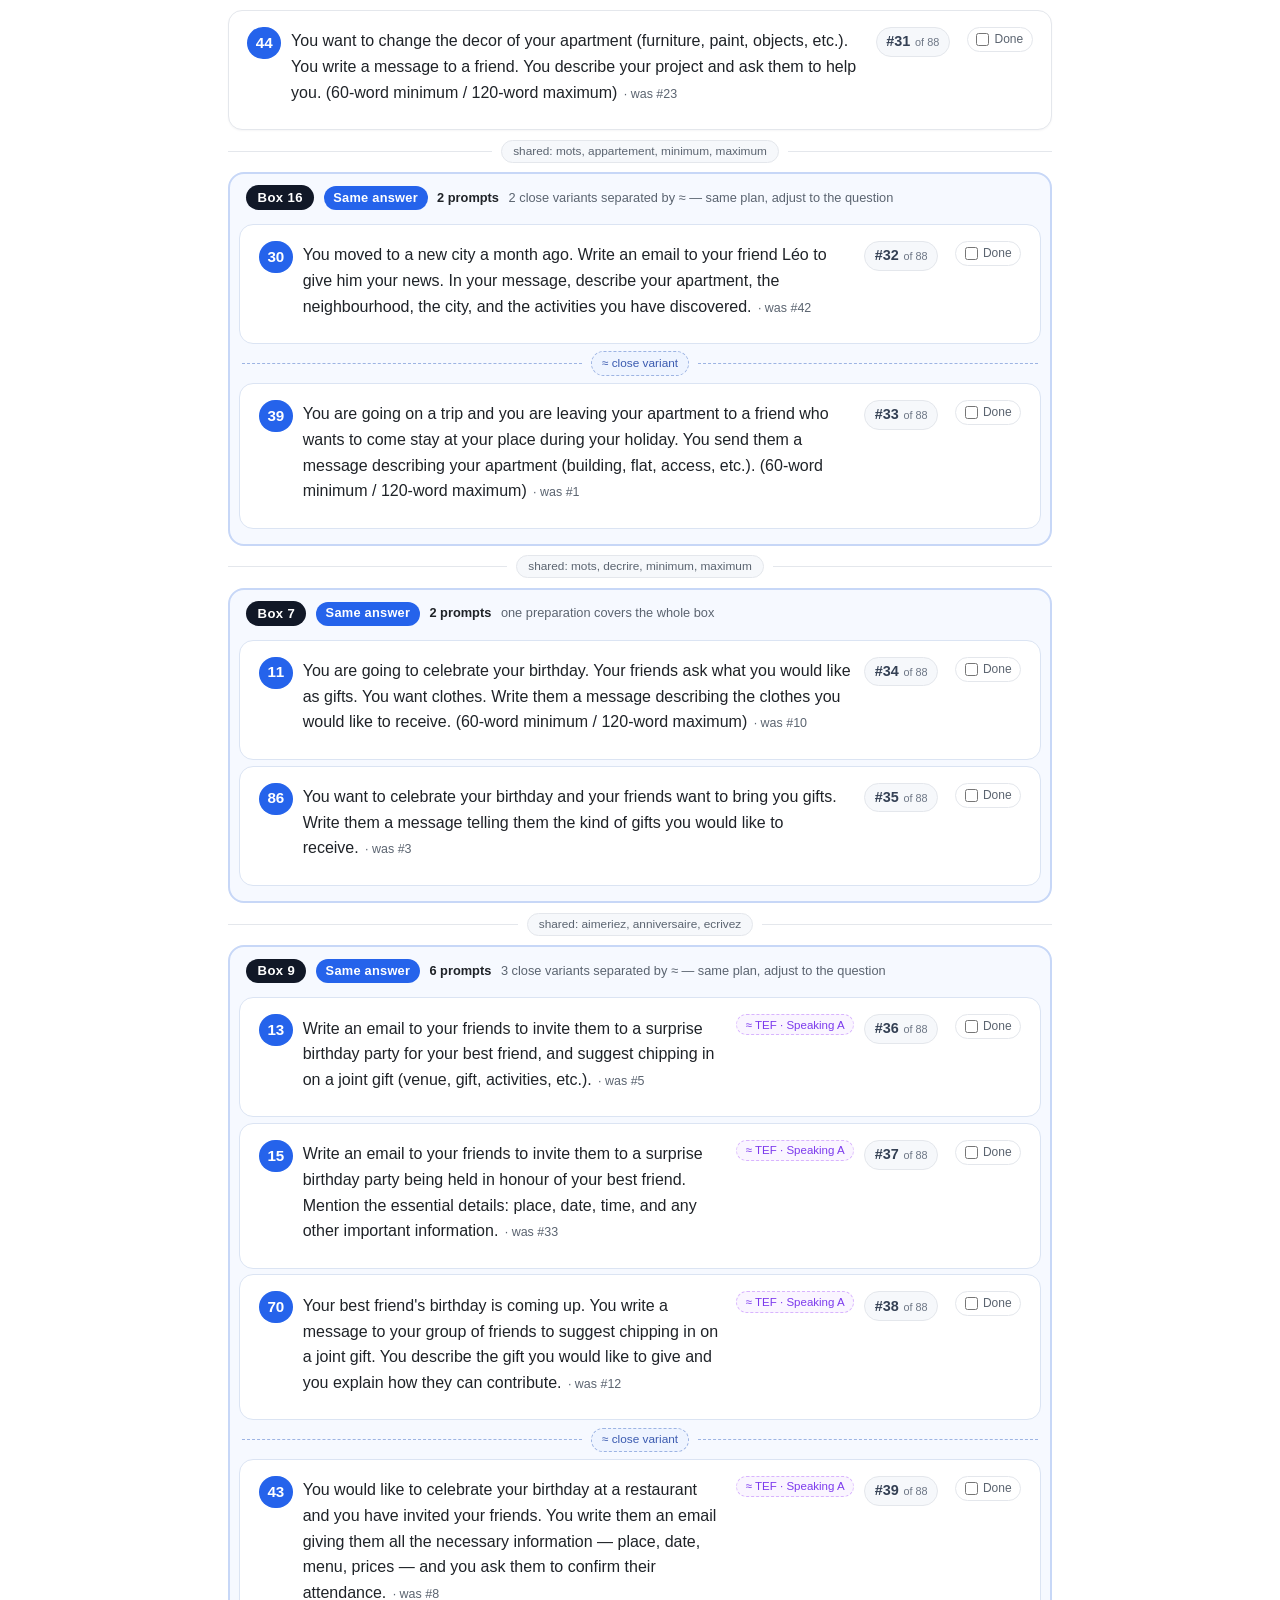
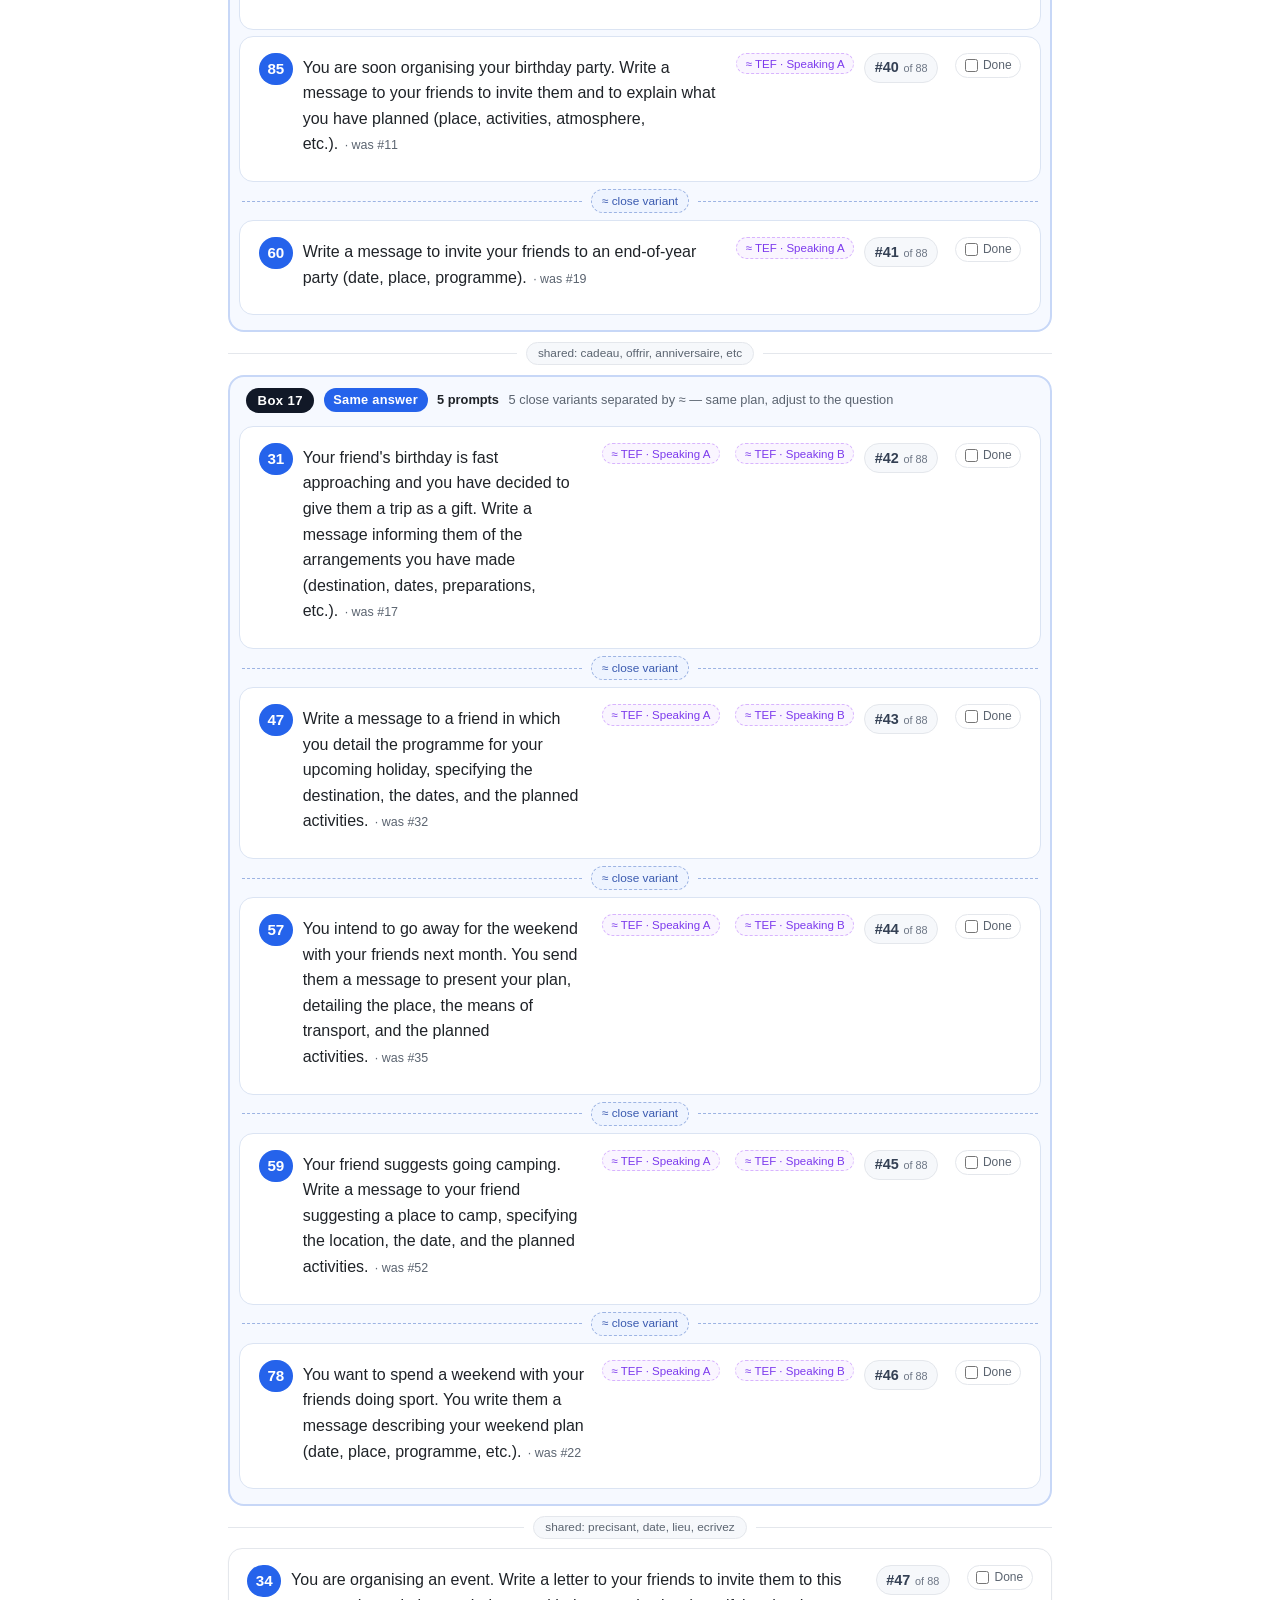
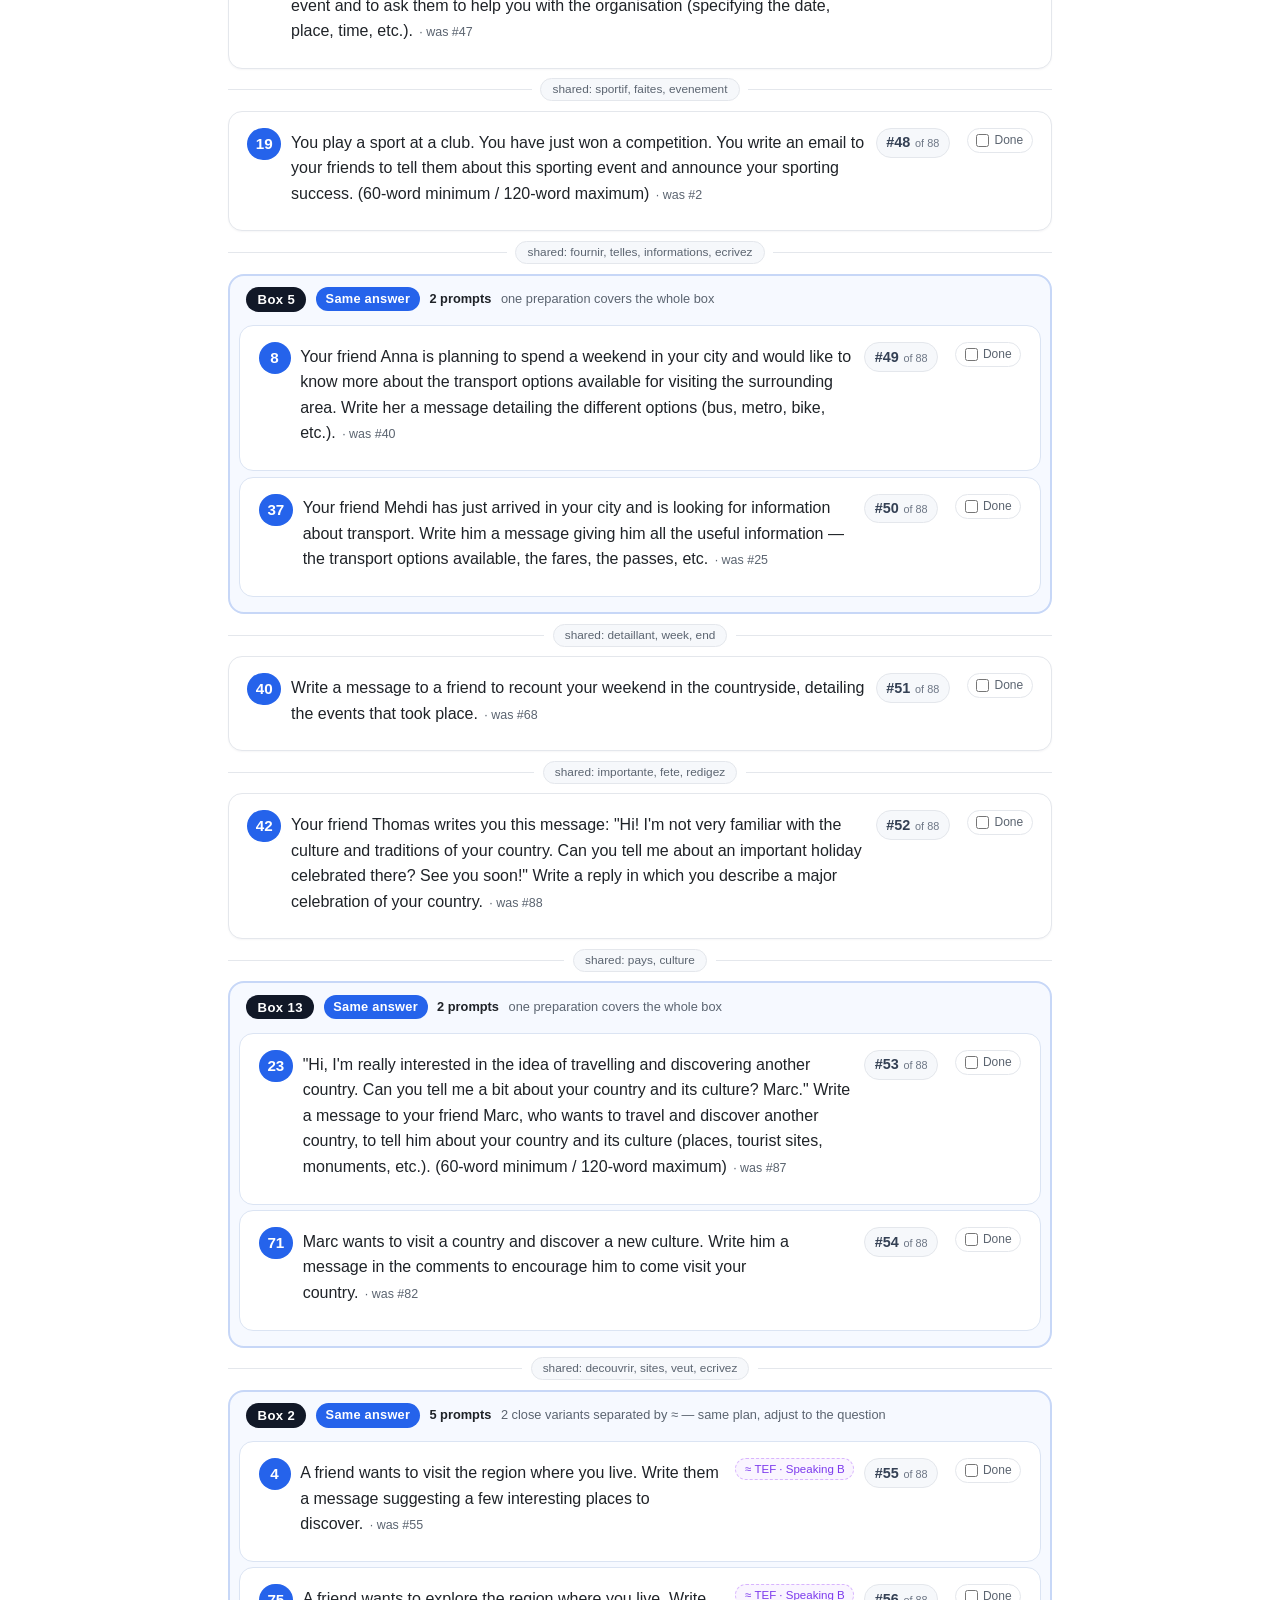
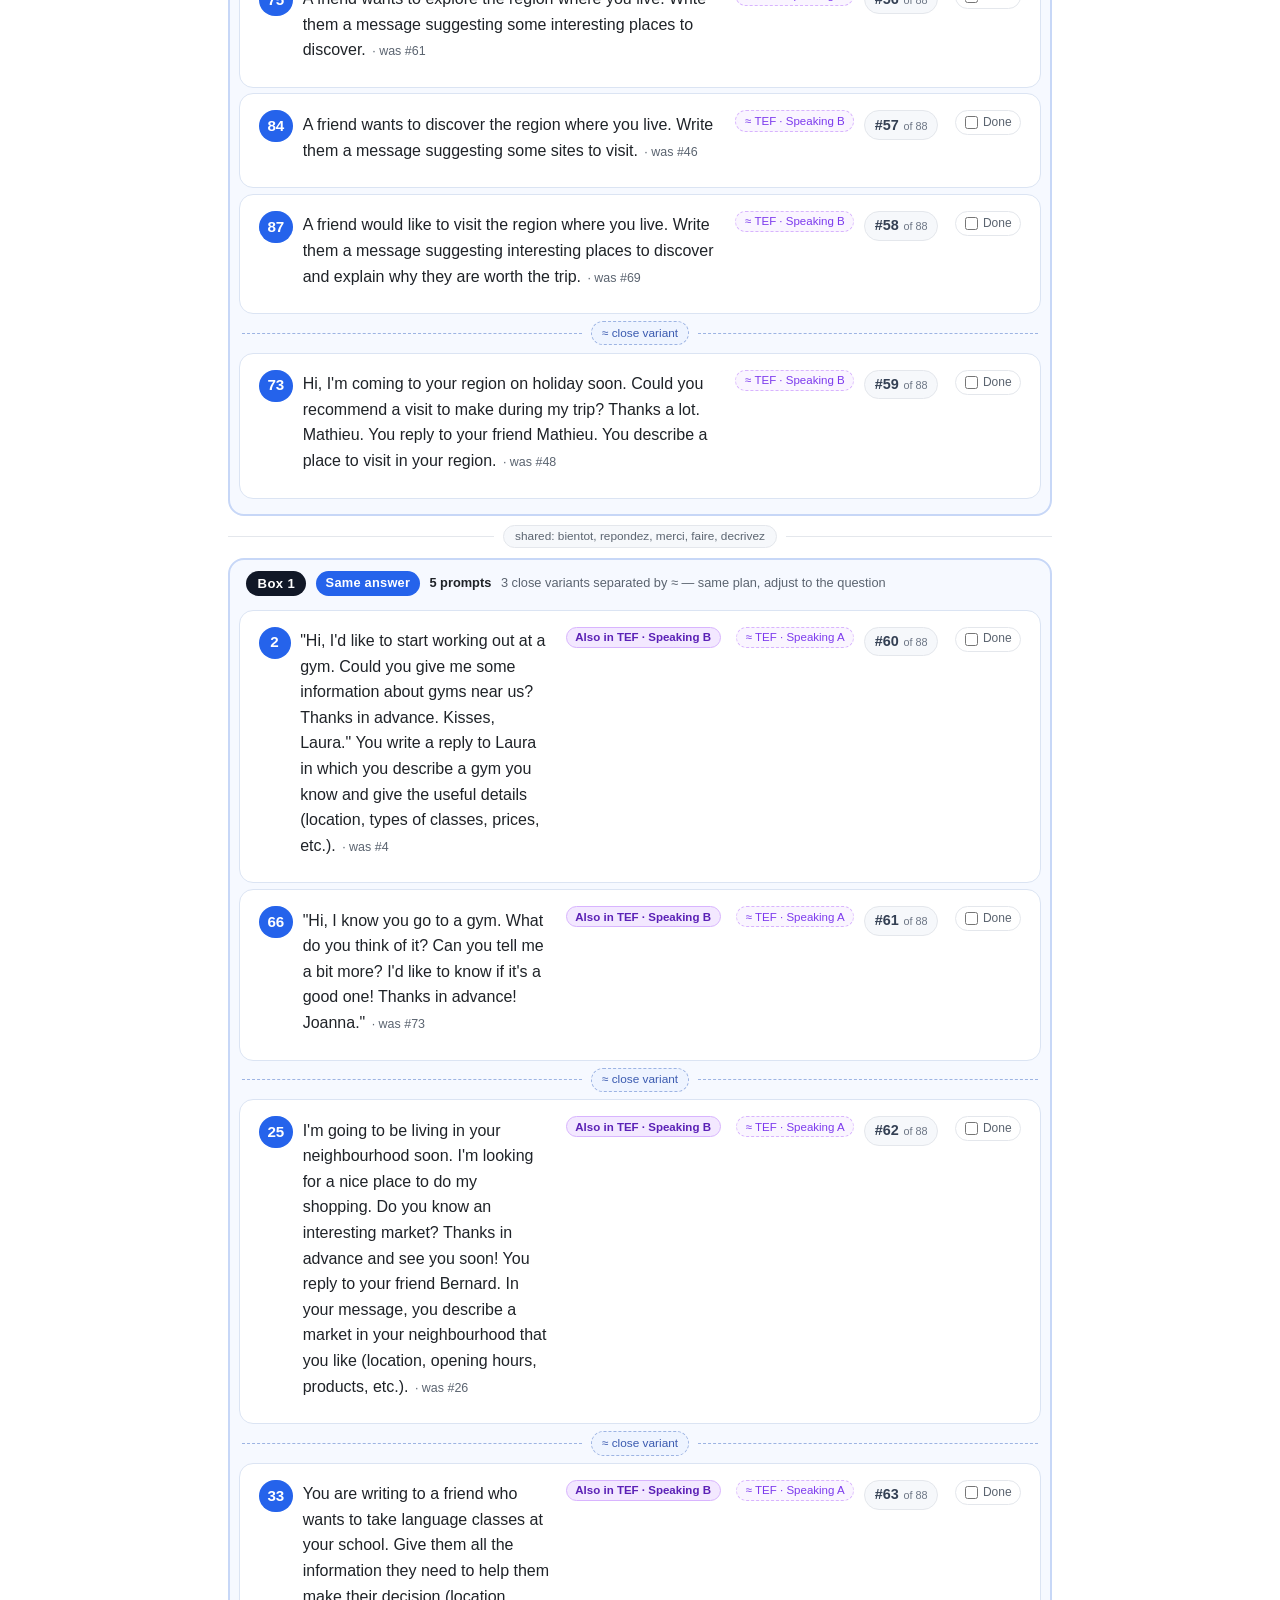
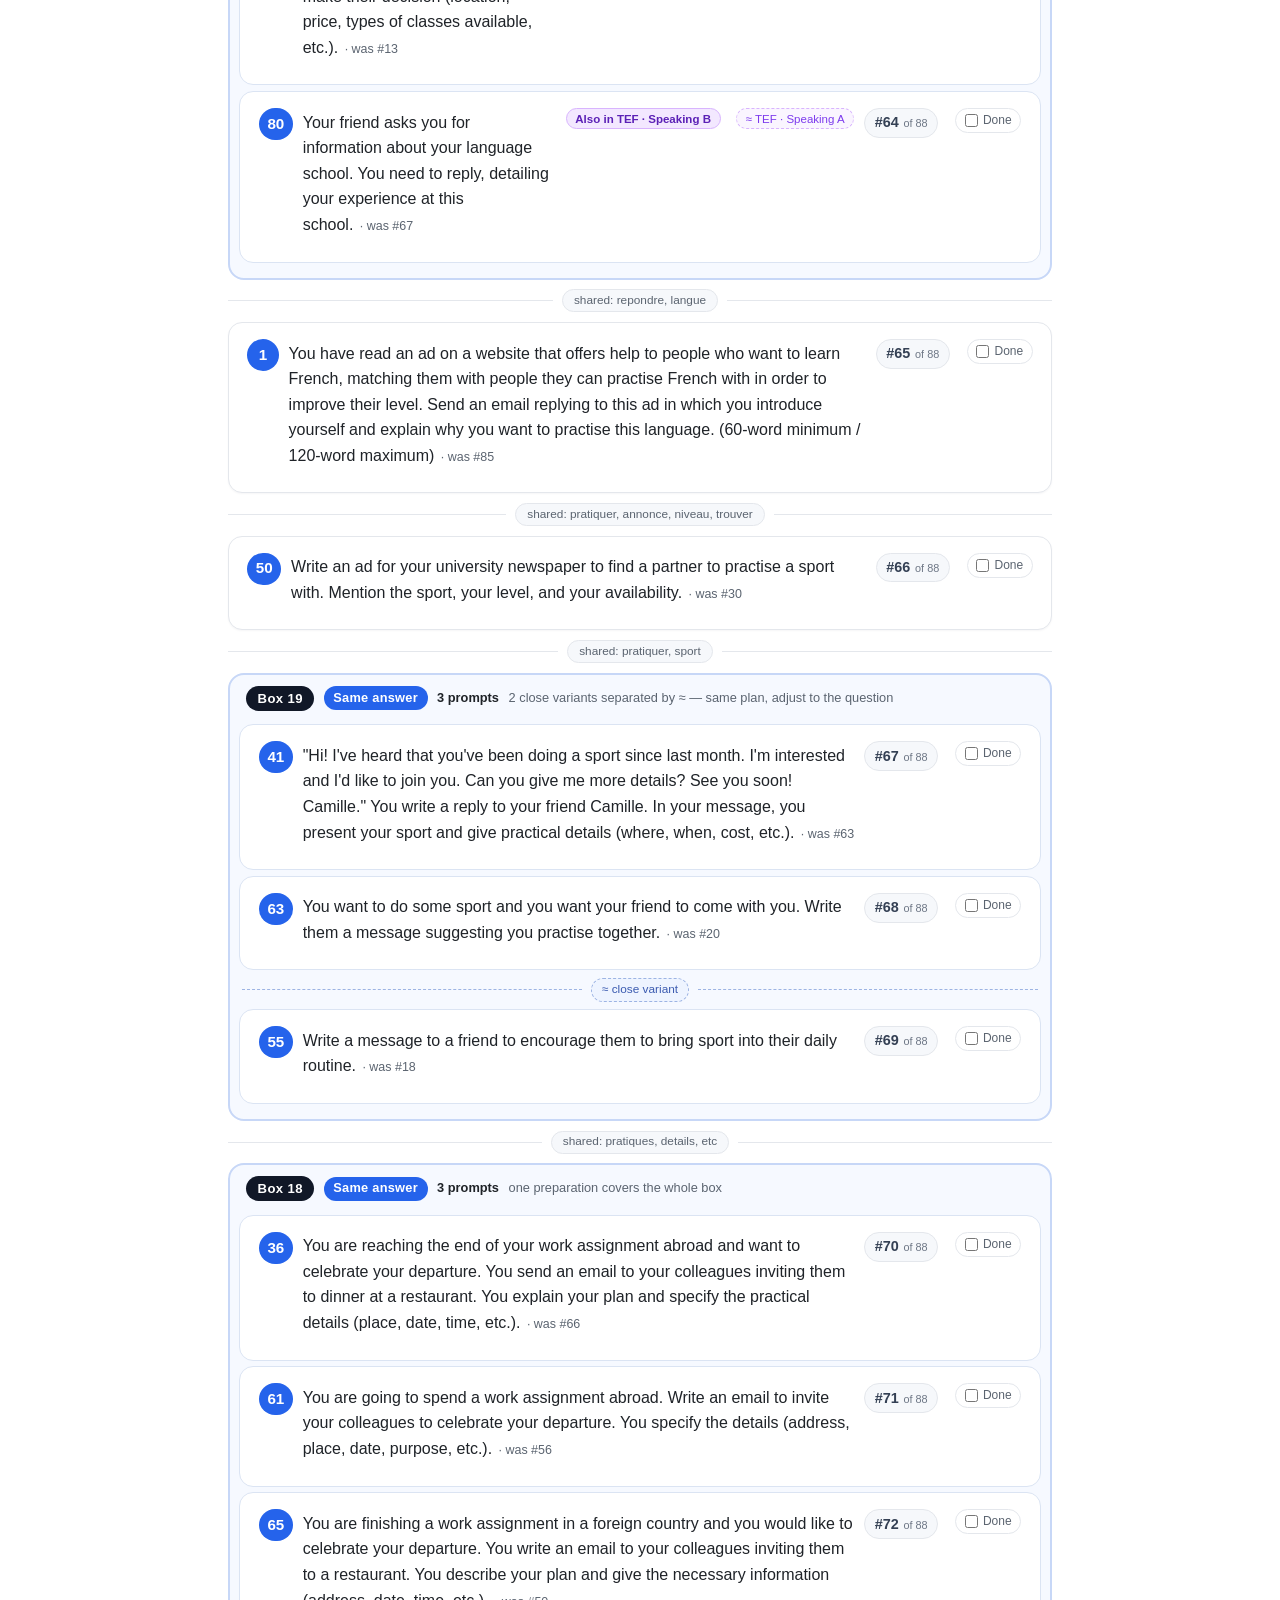
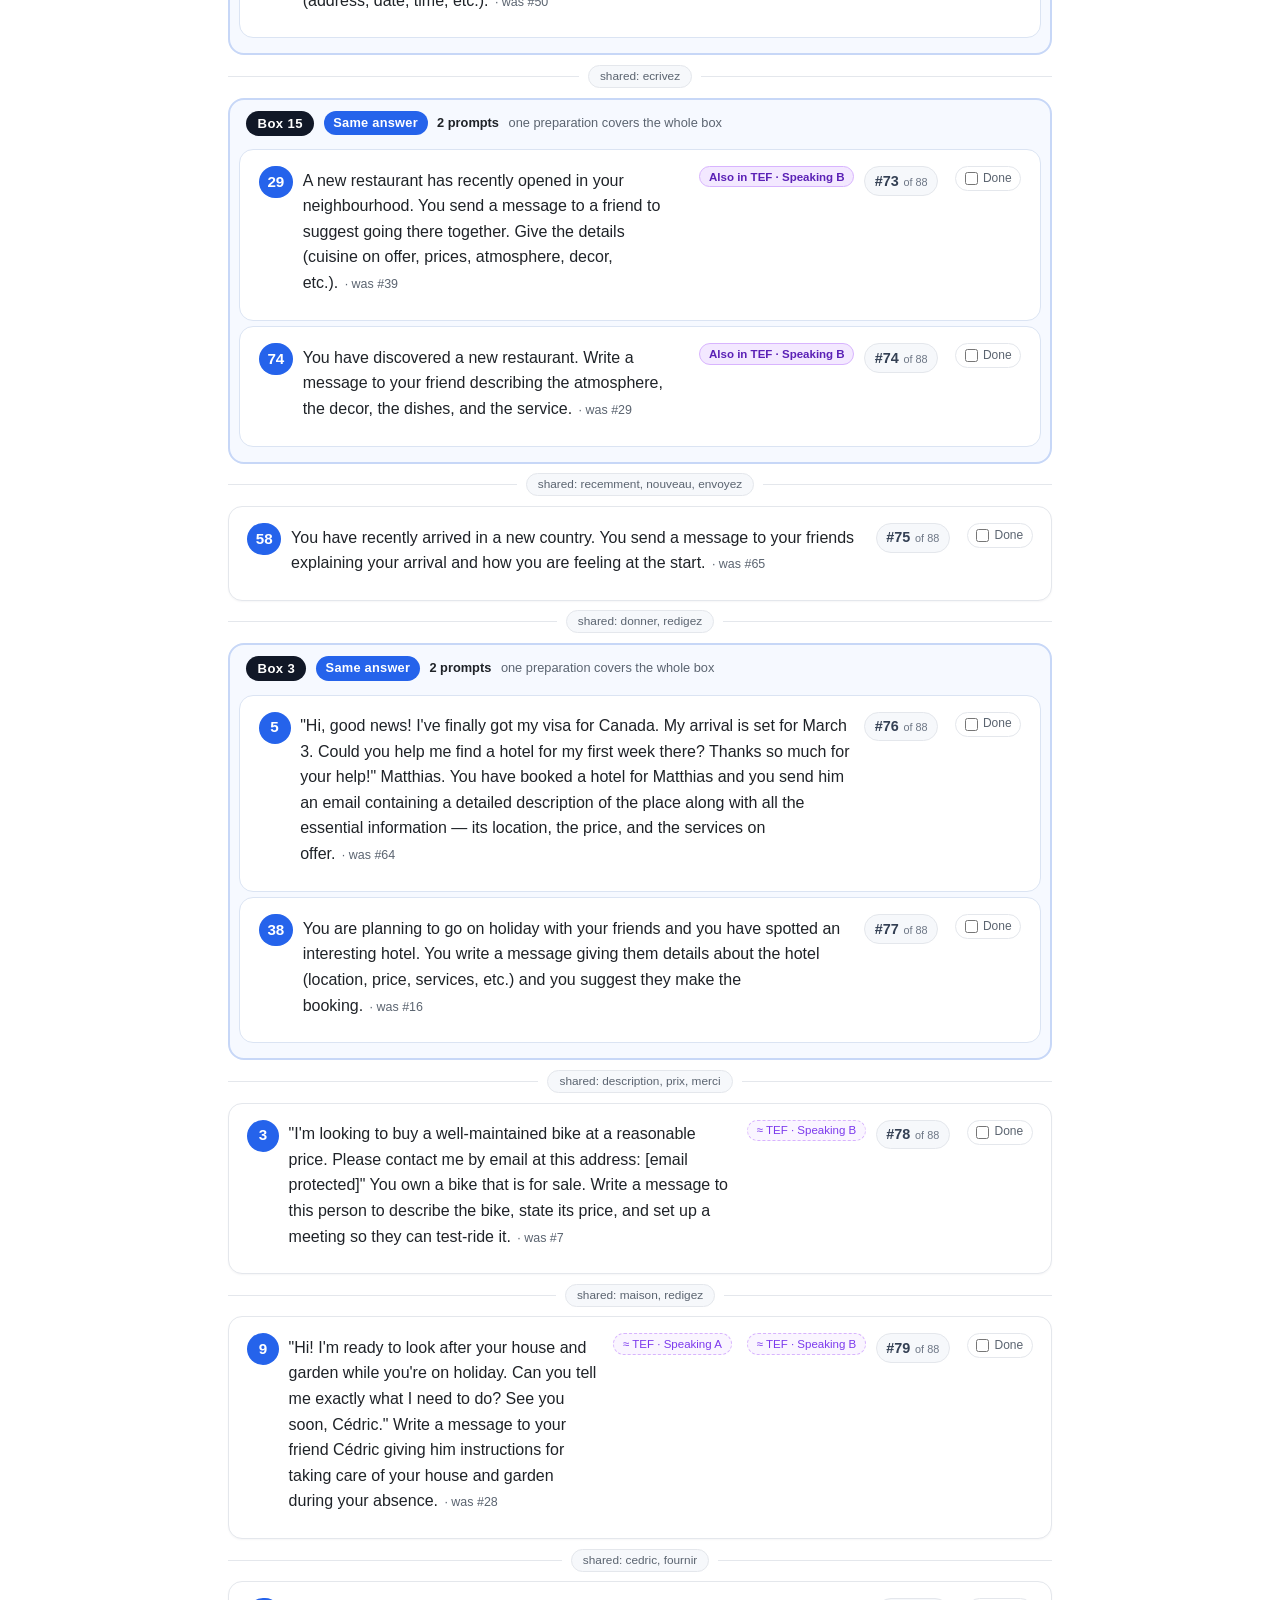
==== commit cc49d140: "Cross-exam chips: "Aussi au TEF / Also in TEF · <section>" on every matched prompt - tcf-xref.js (ne" ====
--- a/ee-t1-EN.html
+++ b/ee-t1-EN.html
@@ -783,6 +783,7 @@
   </div>
 </section>
 <footer class="page">Static site · prompts scraped from reussir-tcfcanada.com · no tracking.</footer>
+<script src="tcf-xref.js"></script>
 <script src="tcf-clusters-EN.js" defer></script>
 </body>
 </html>
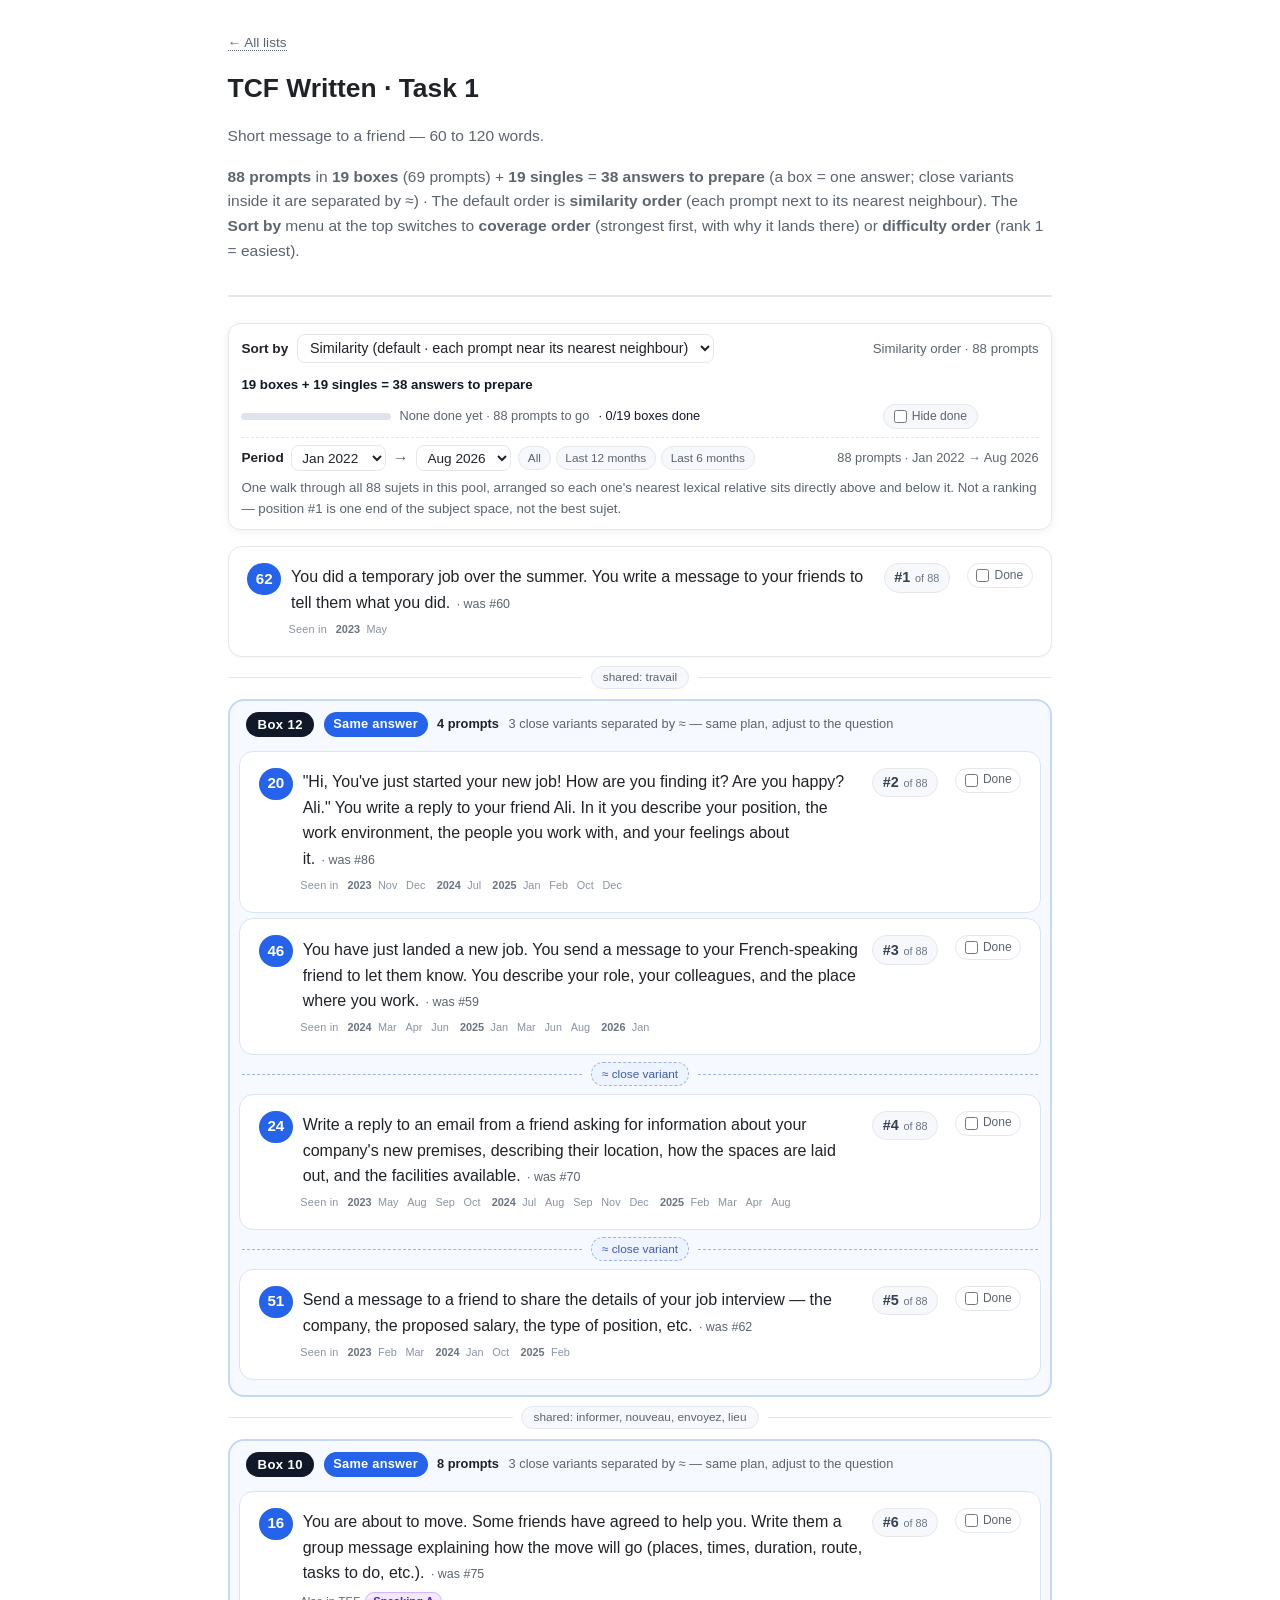
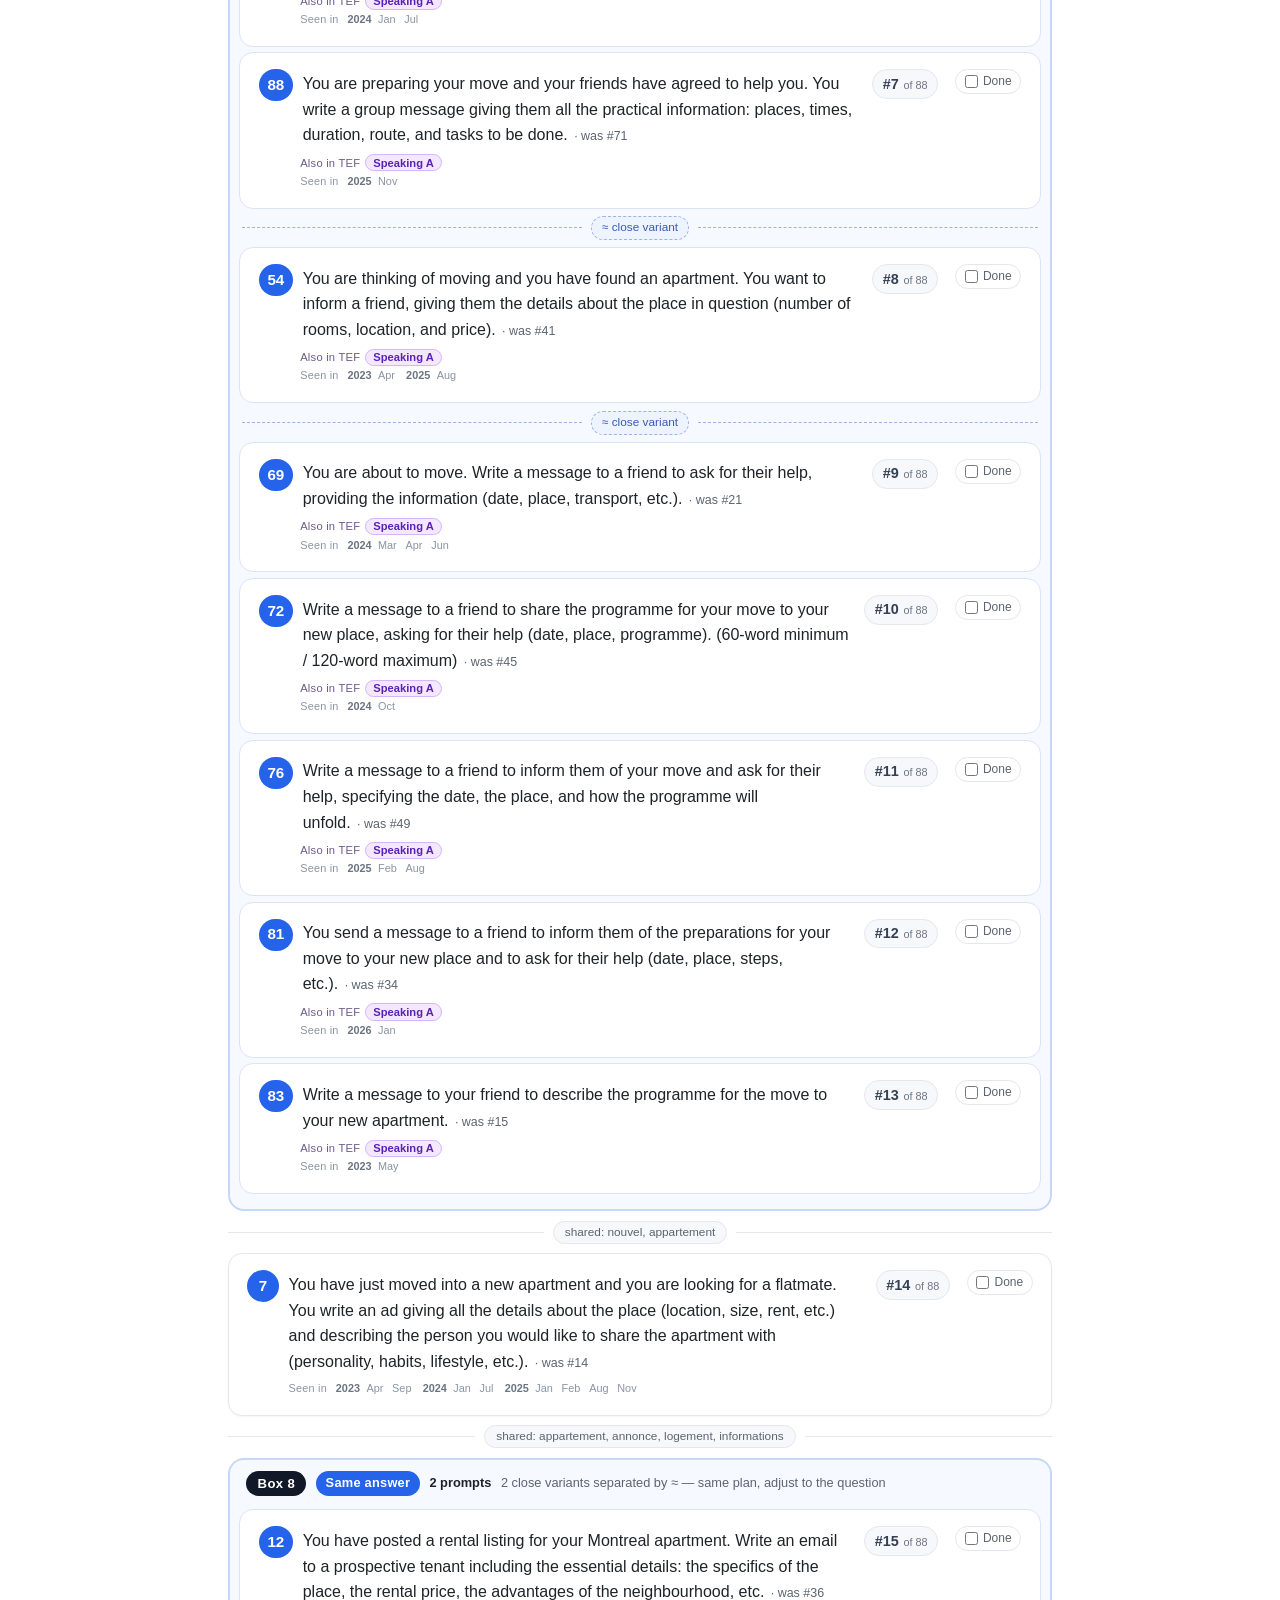
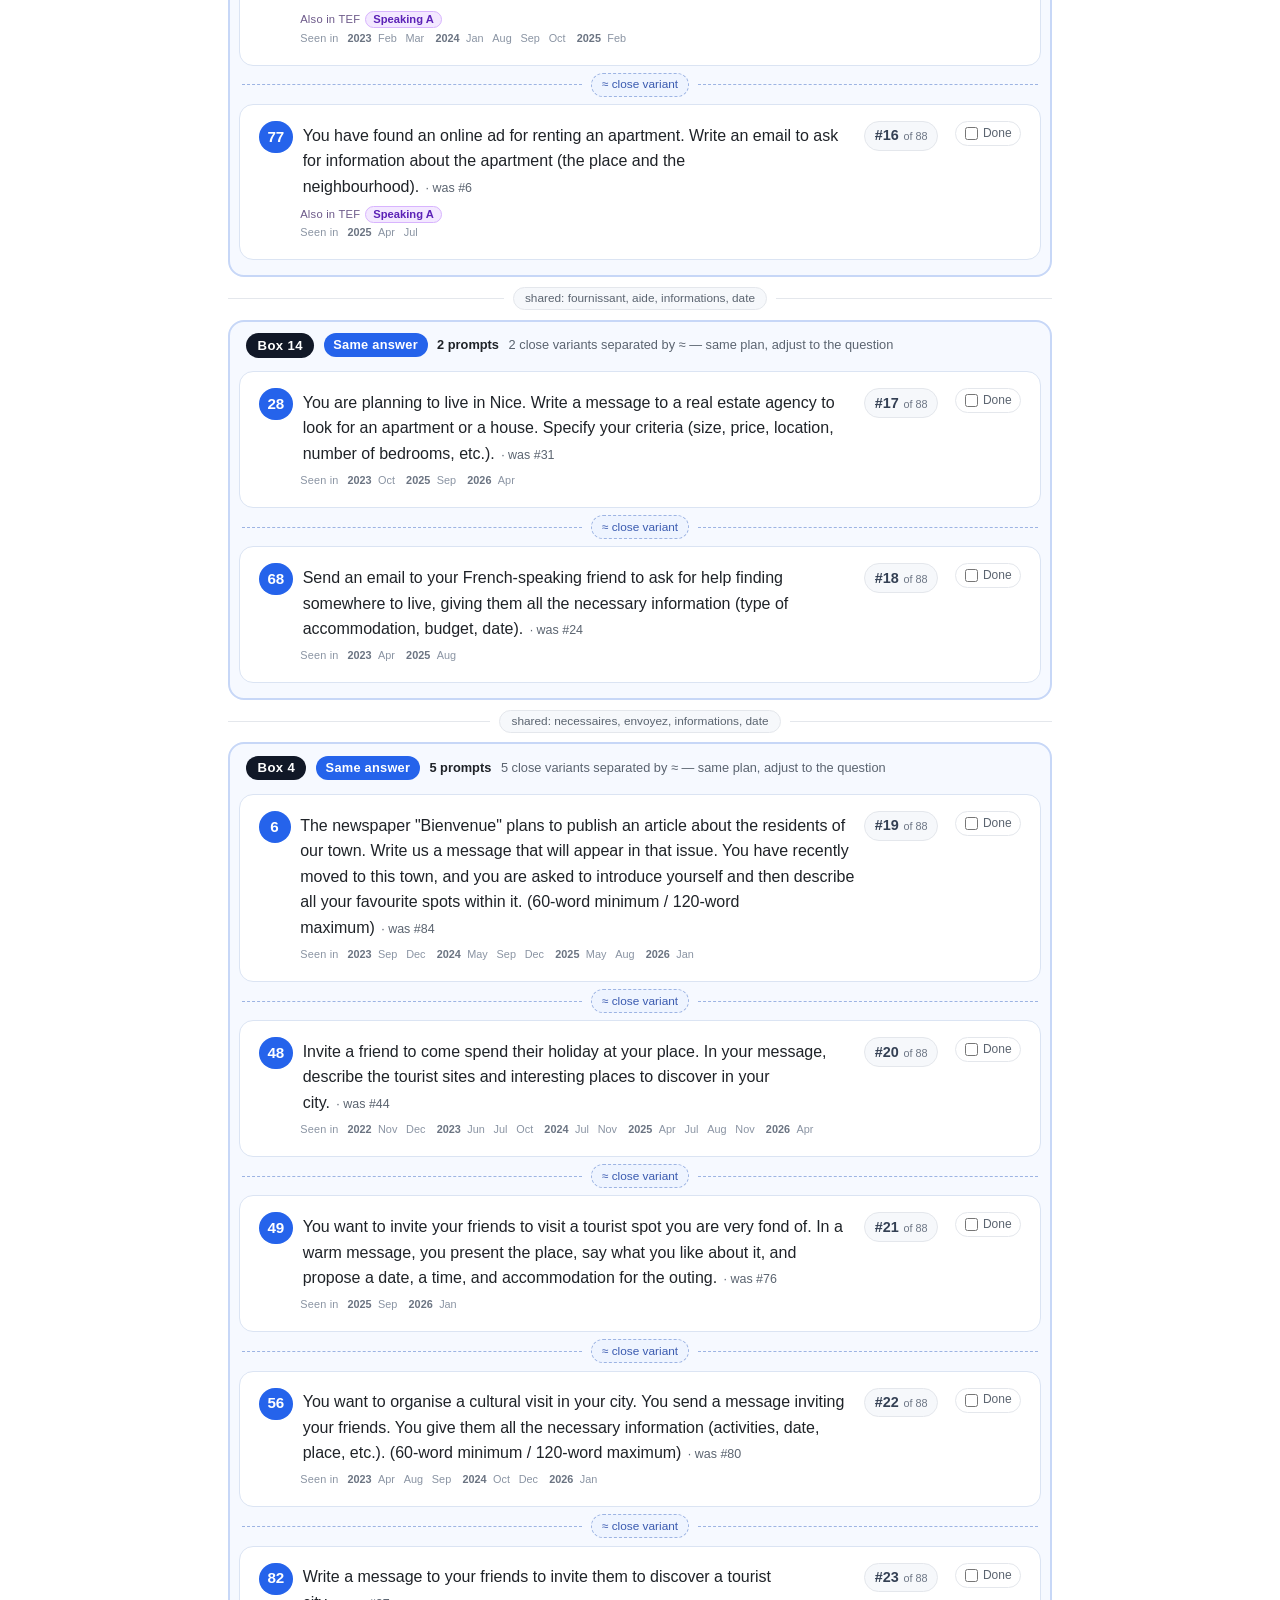
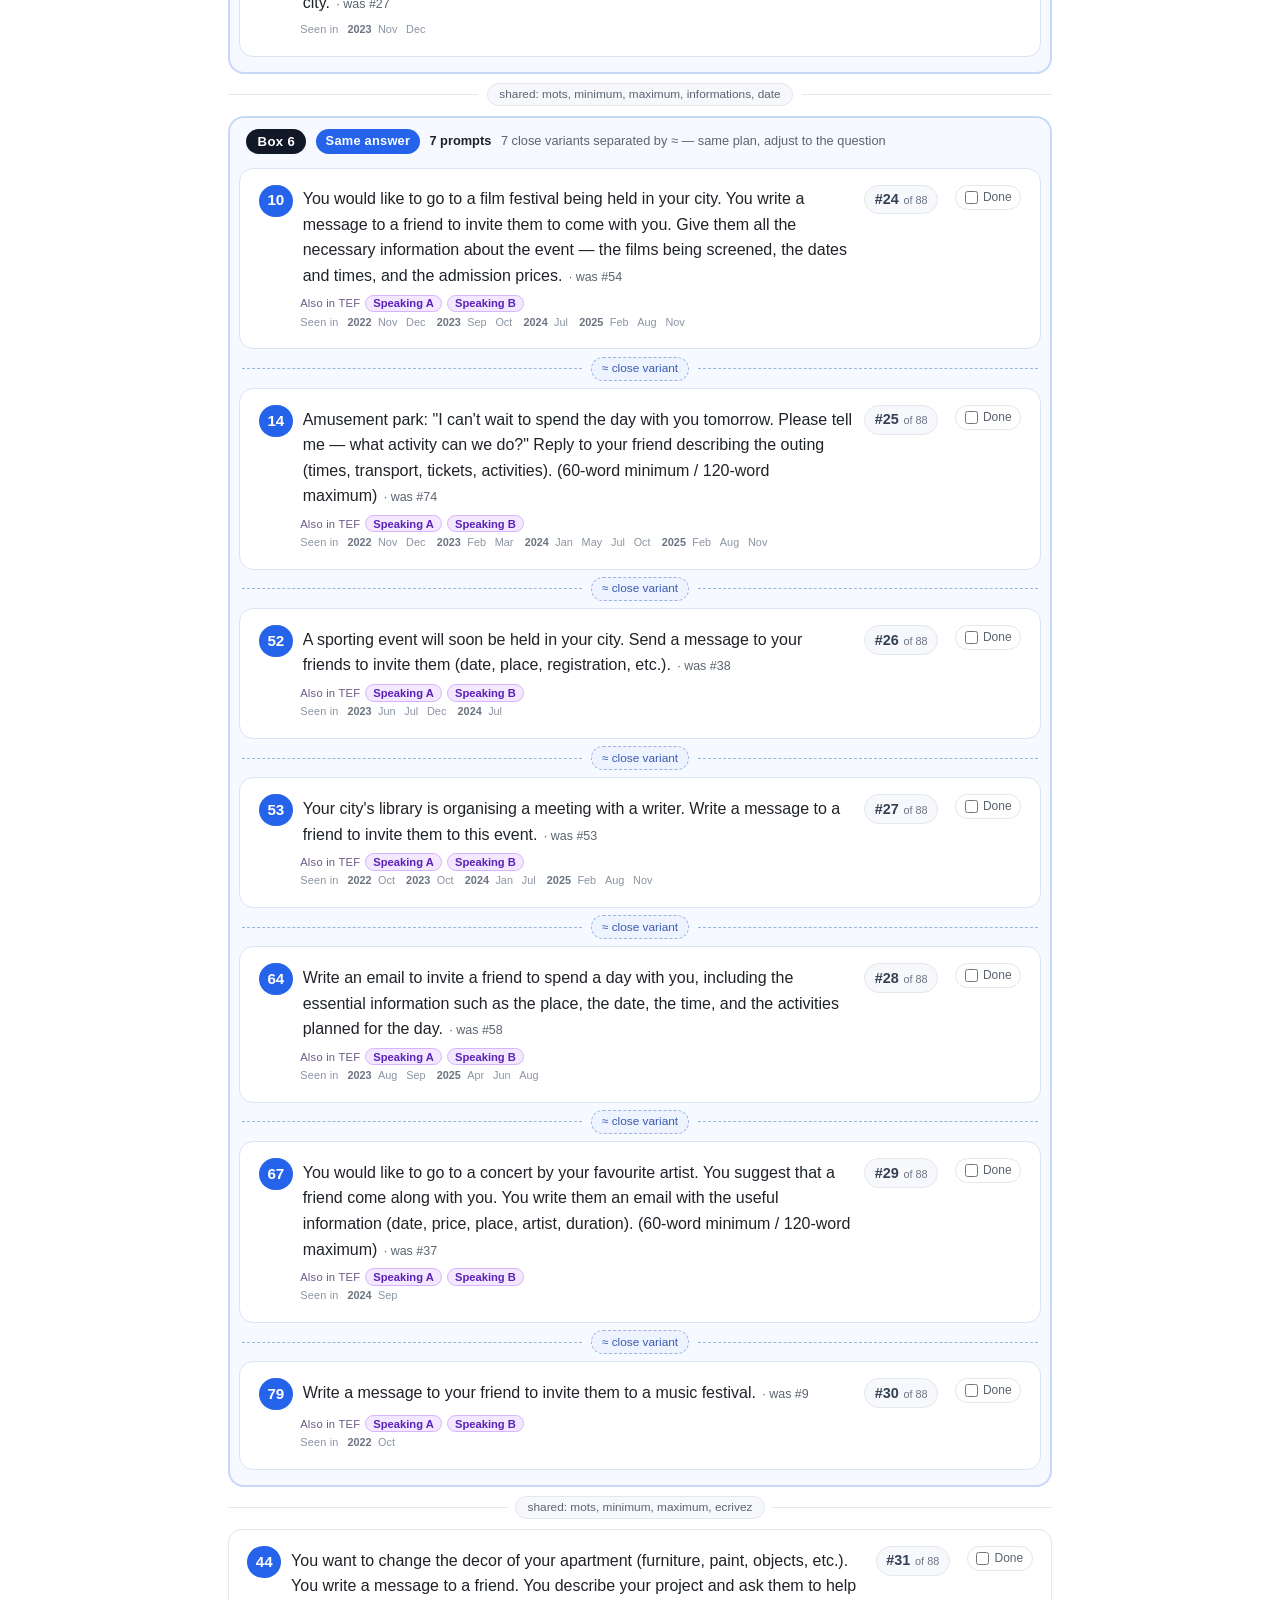
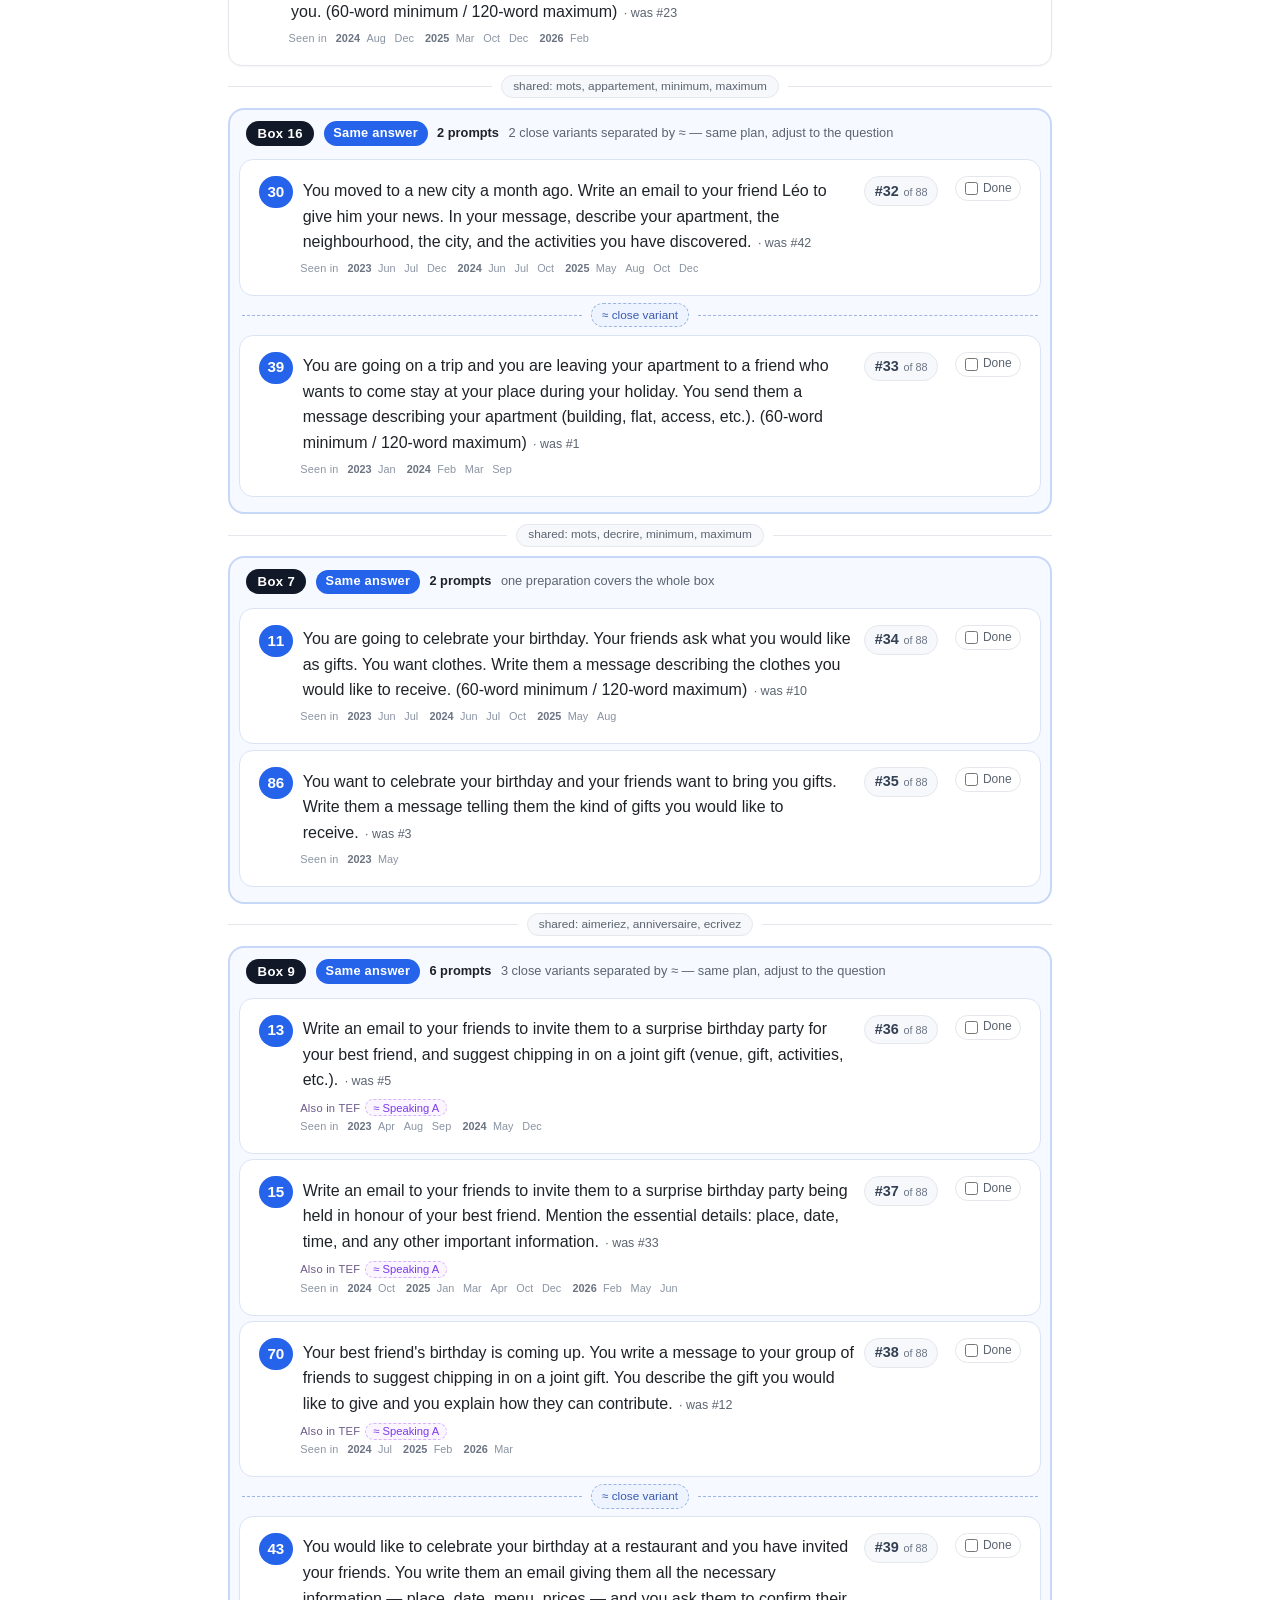
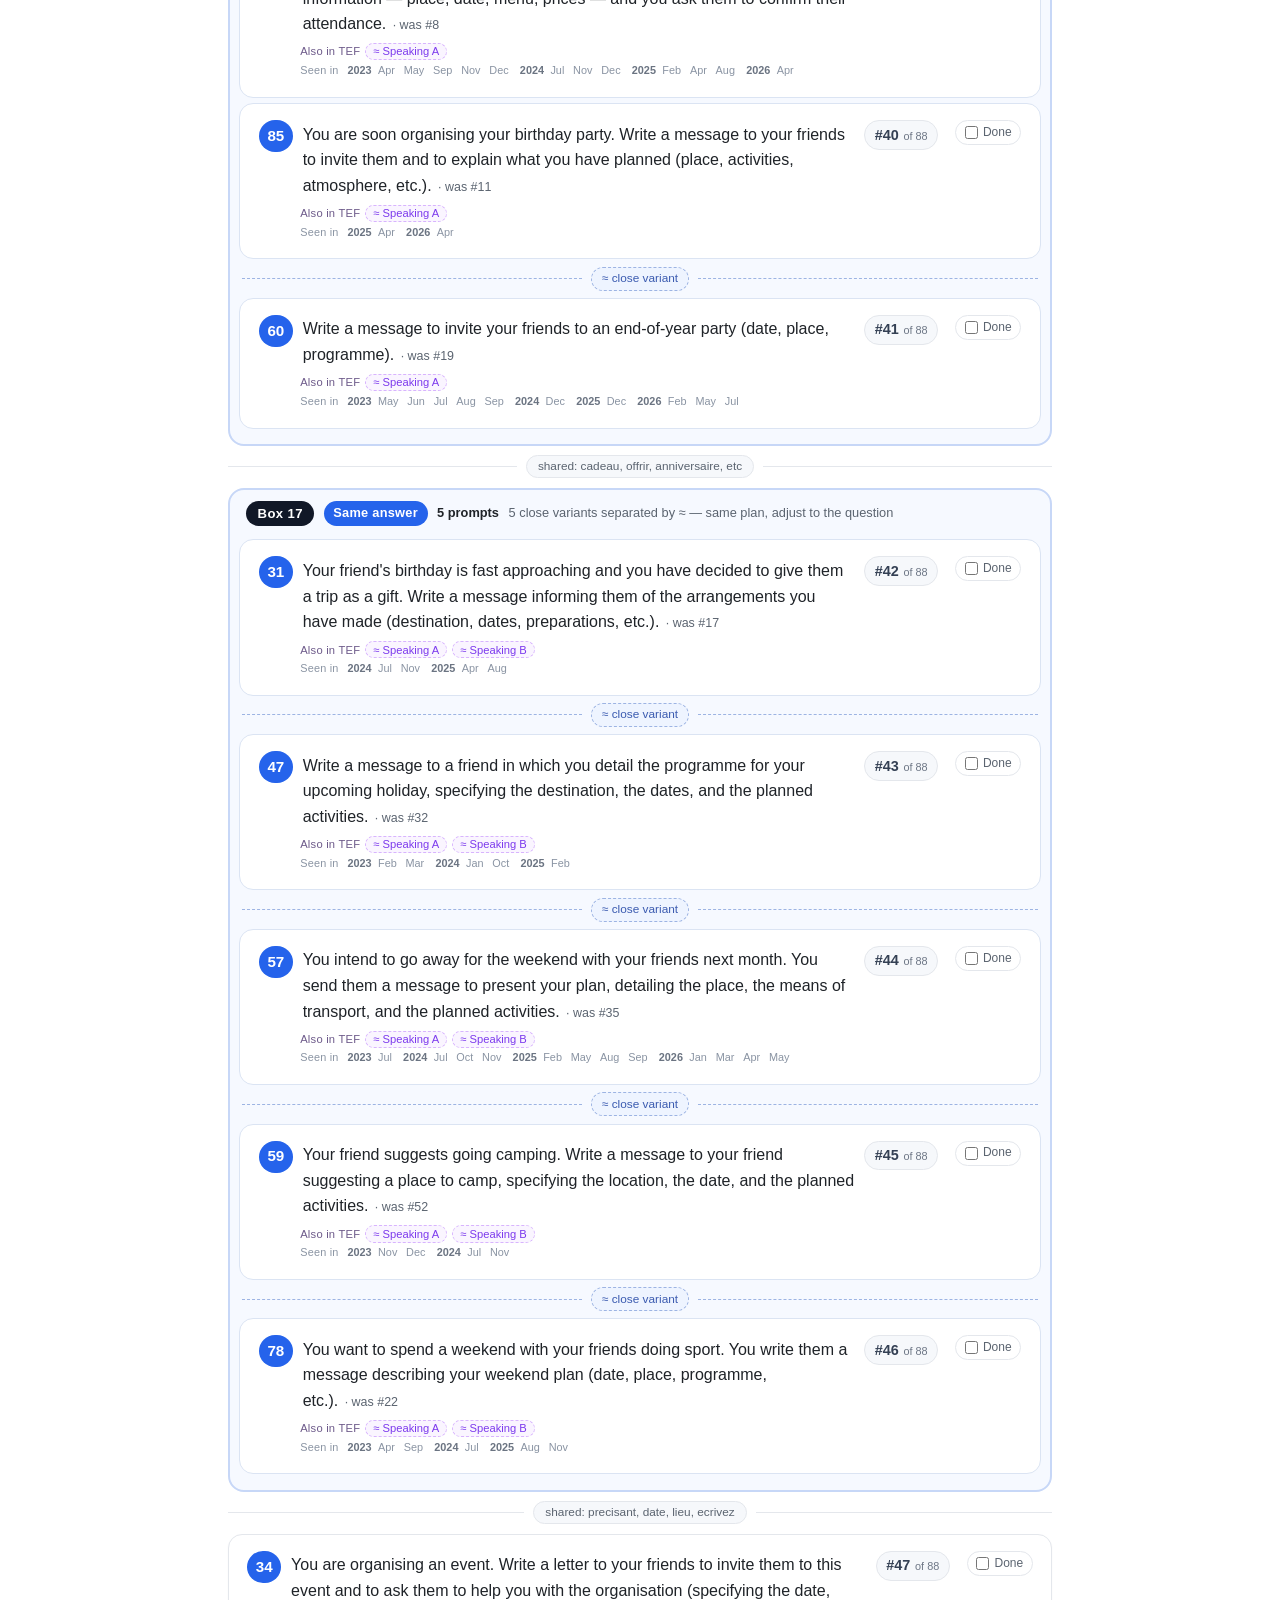
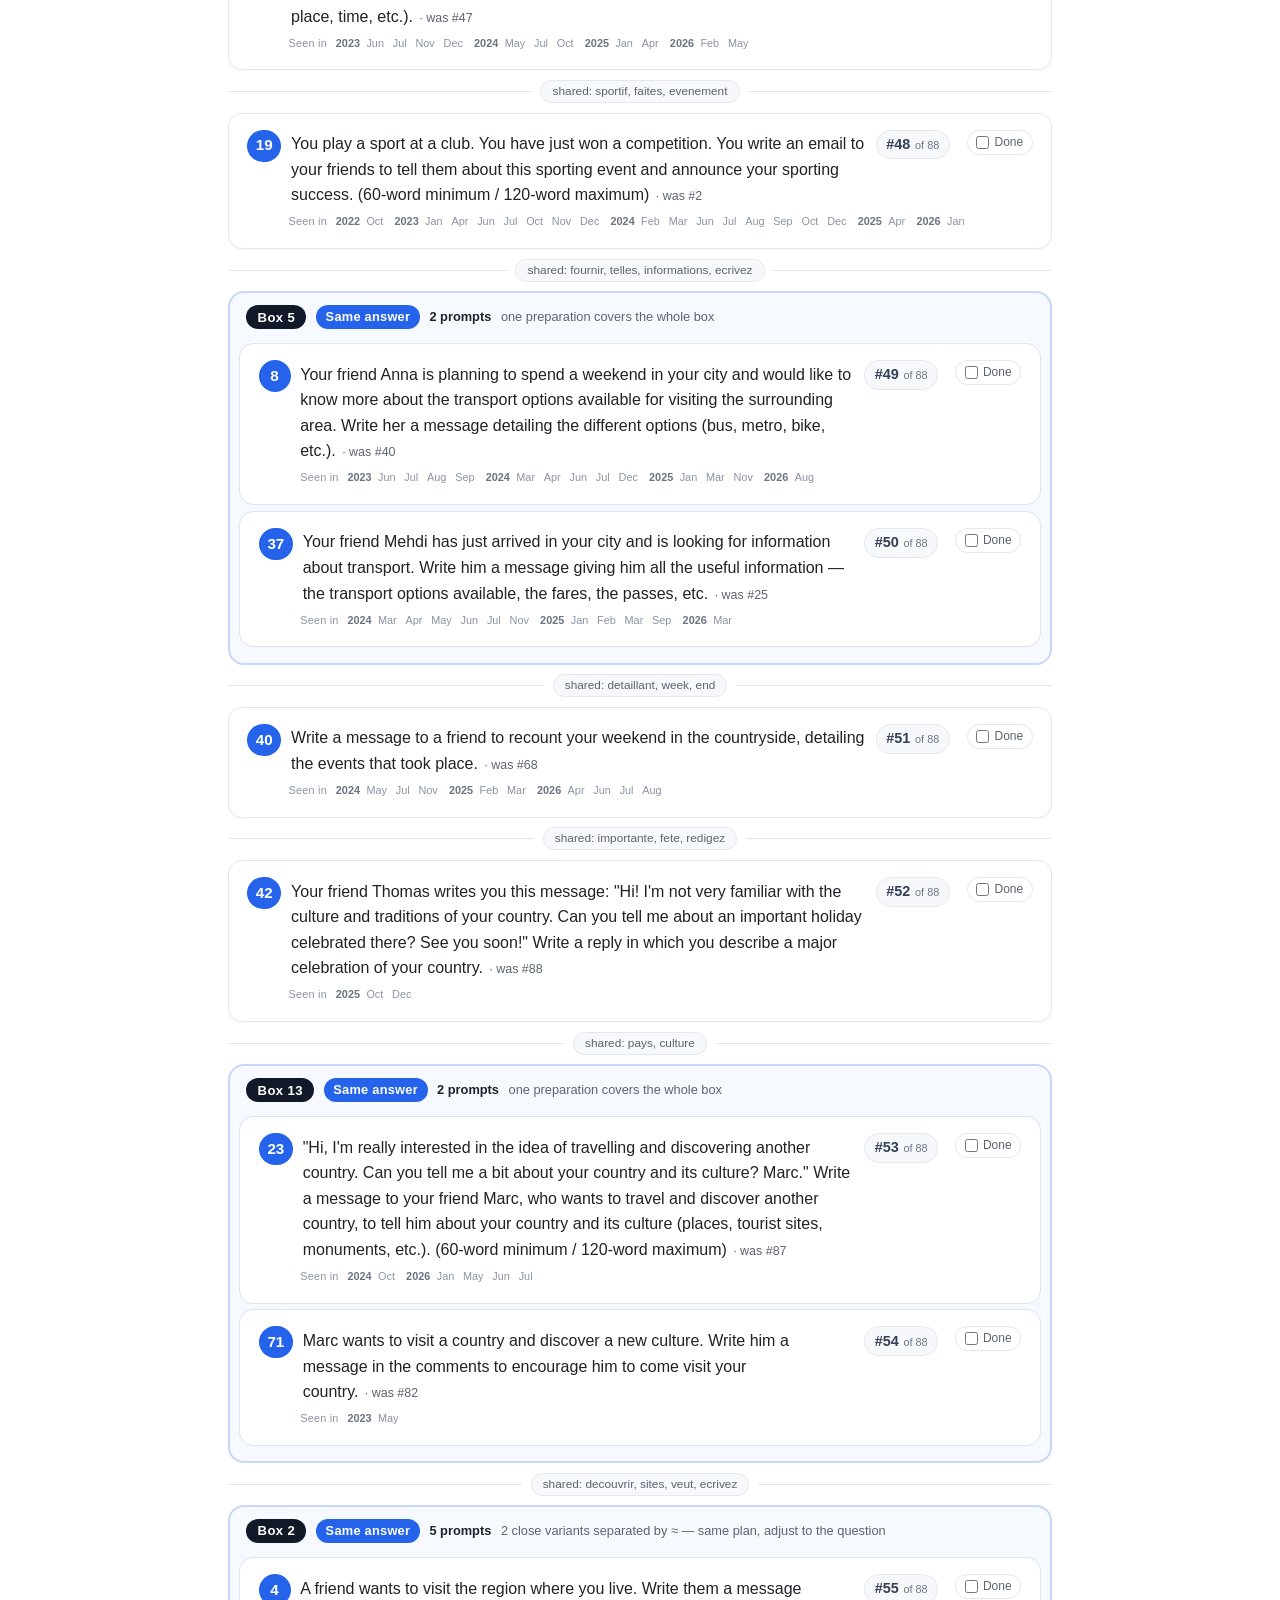
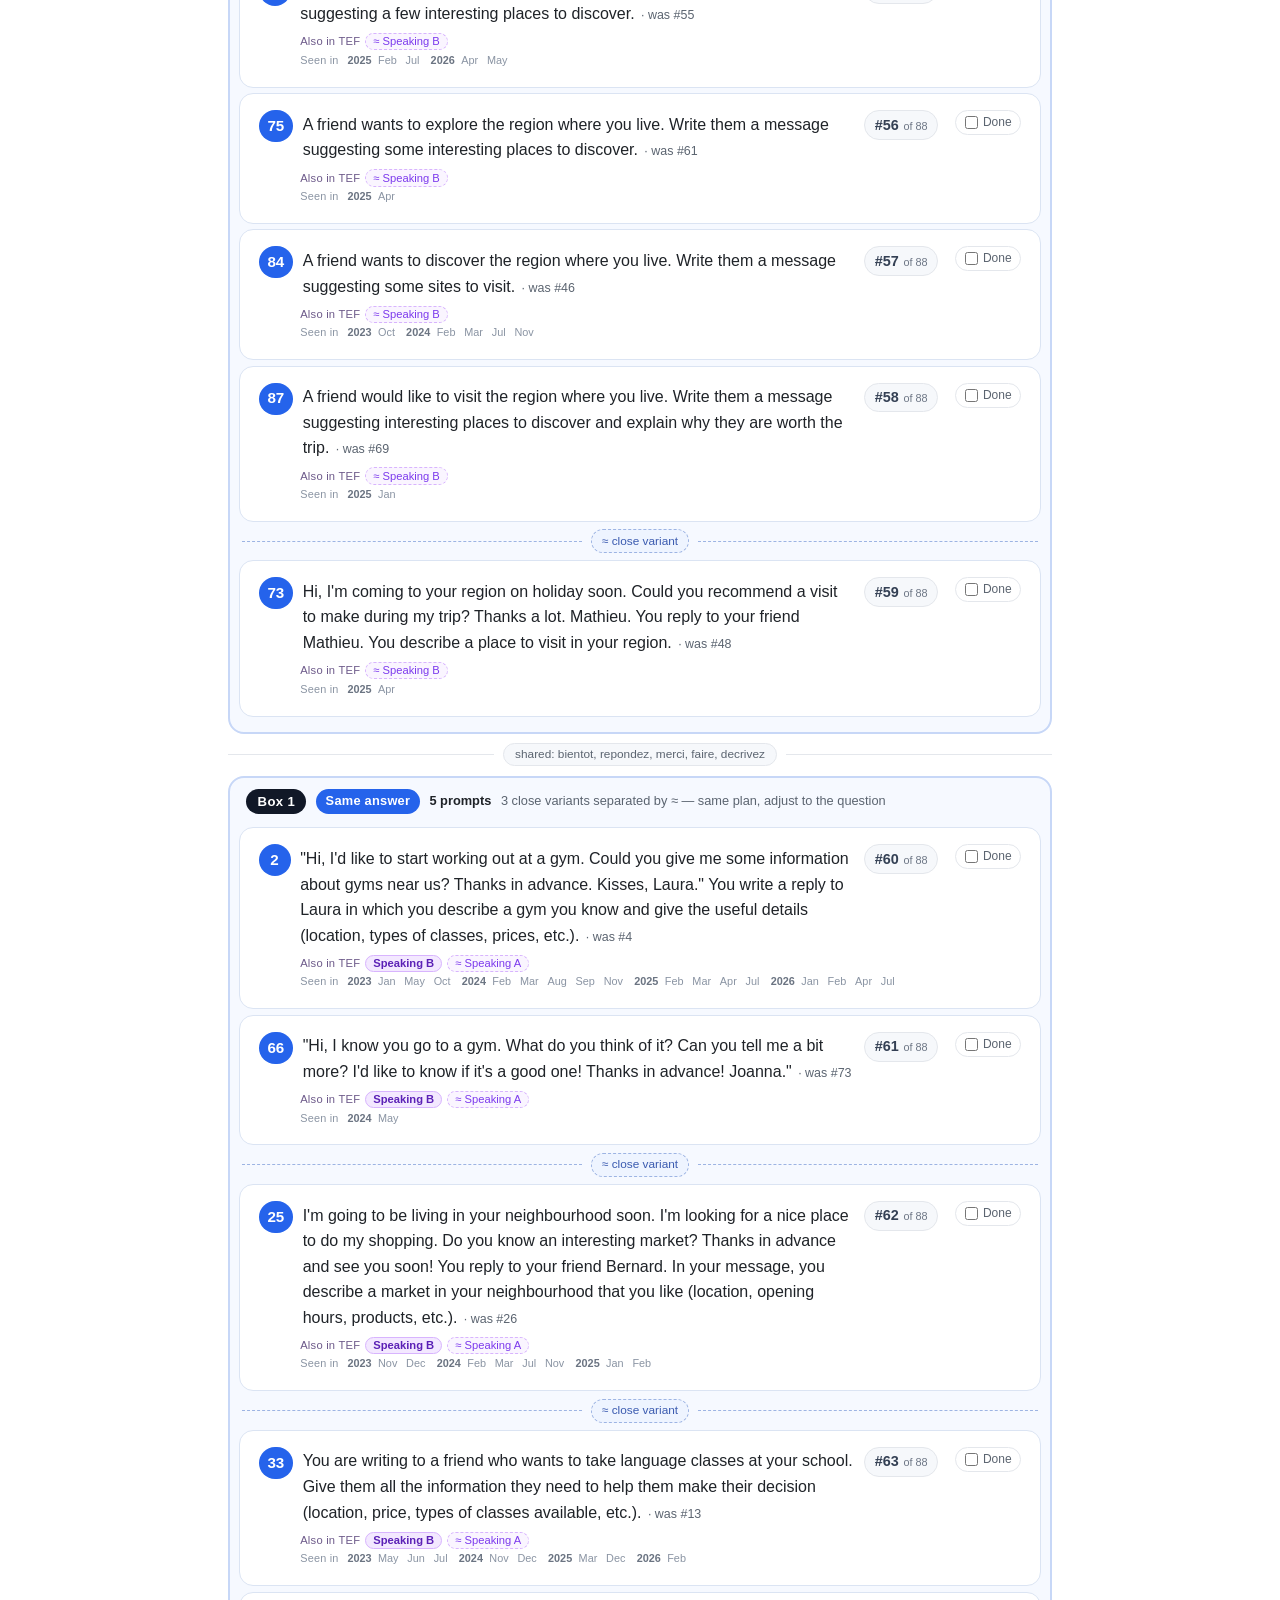
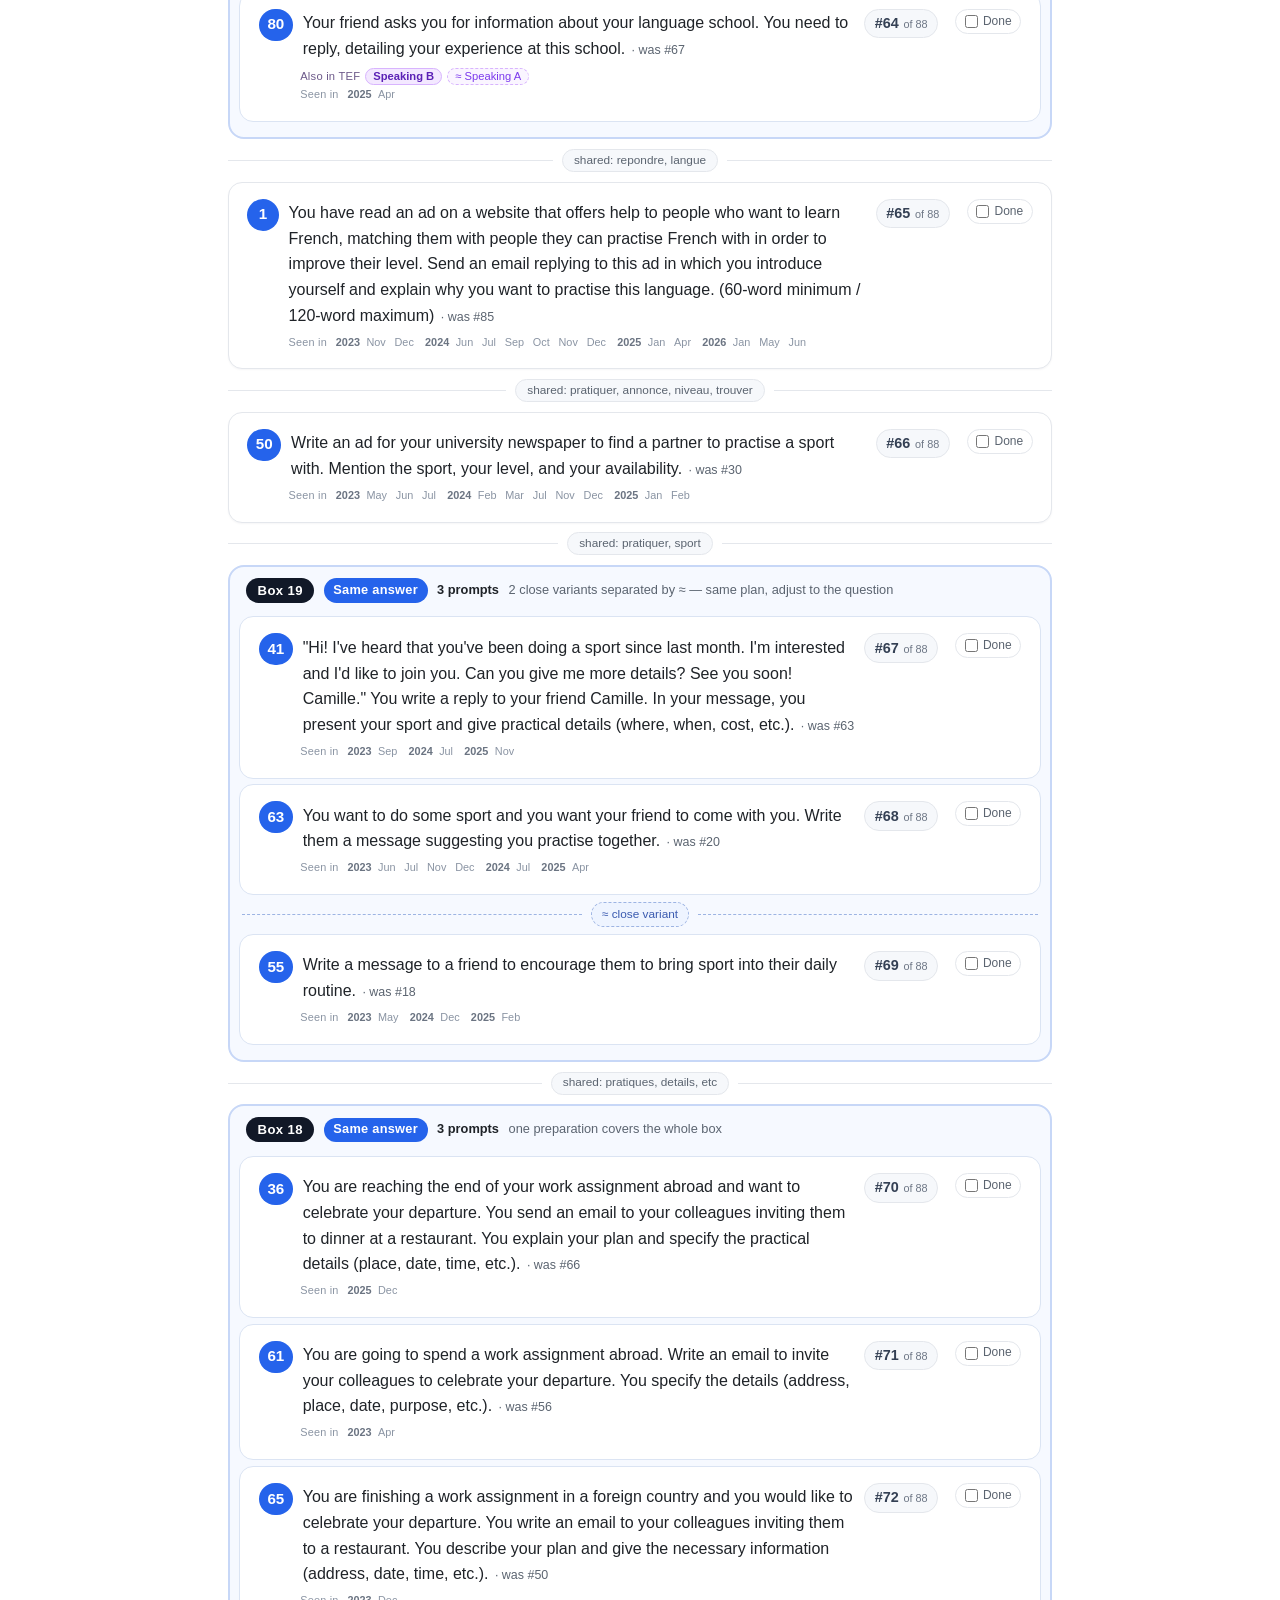
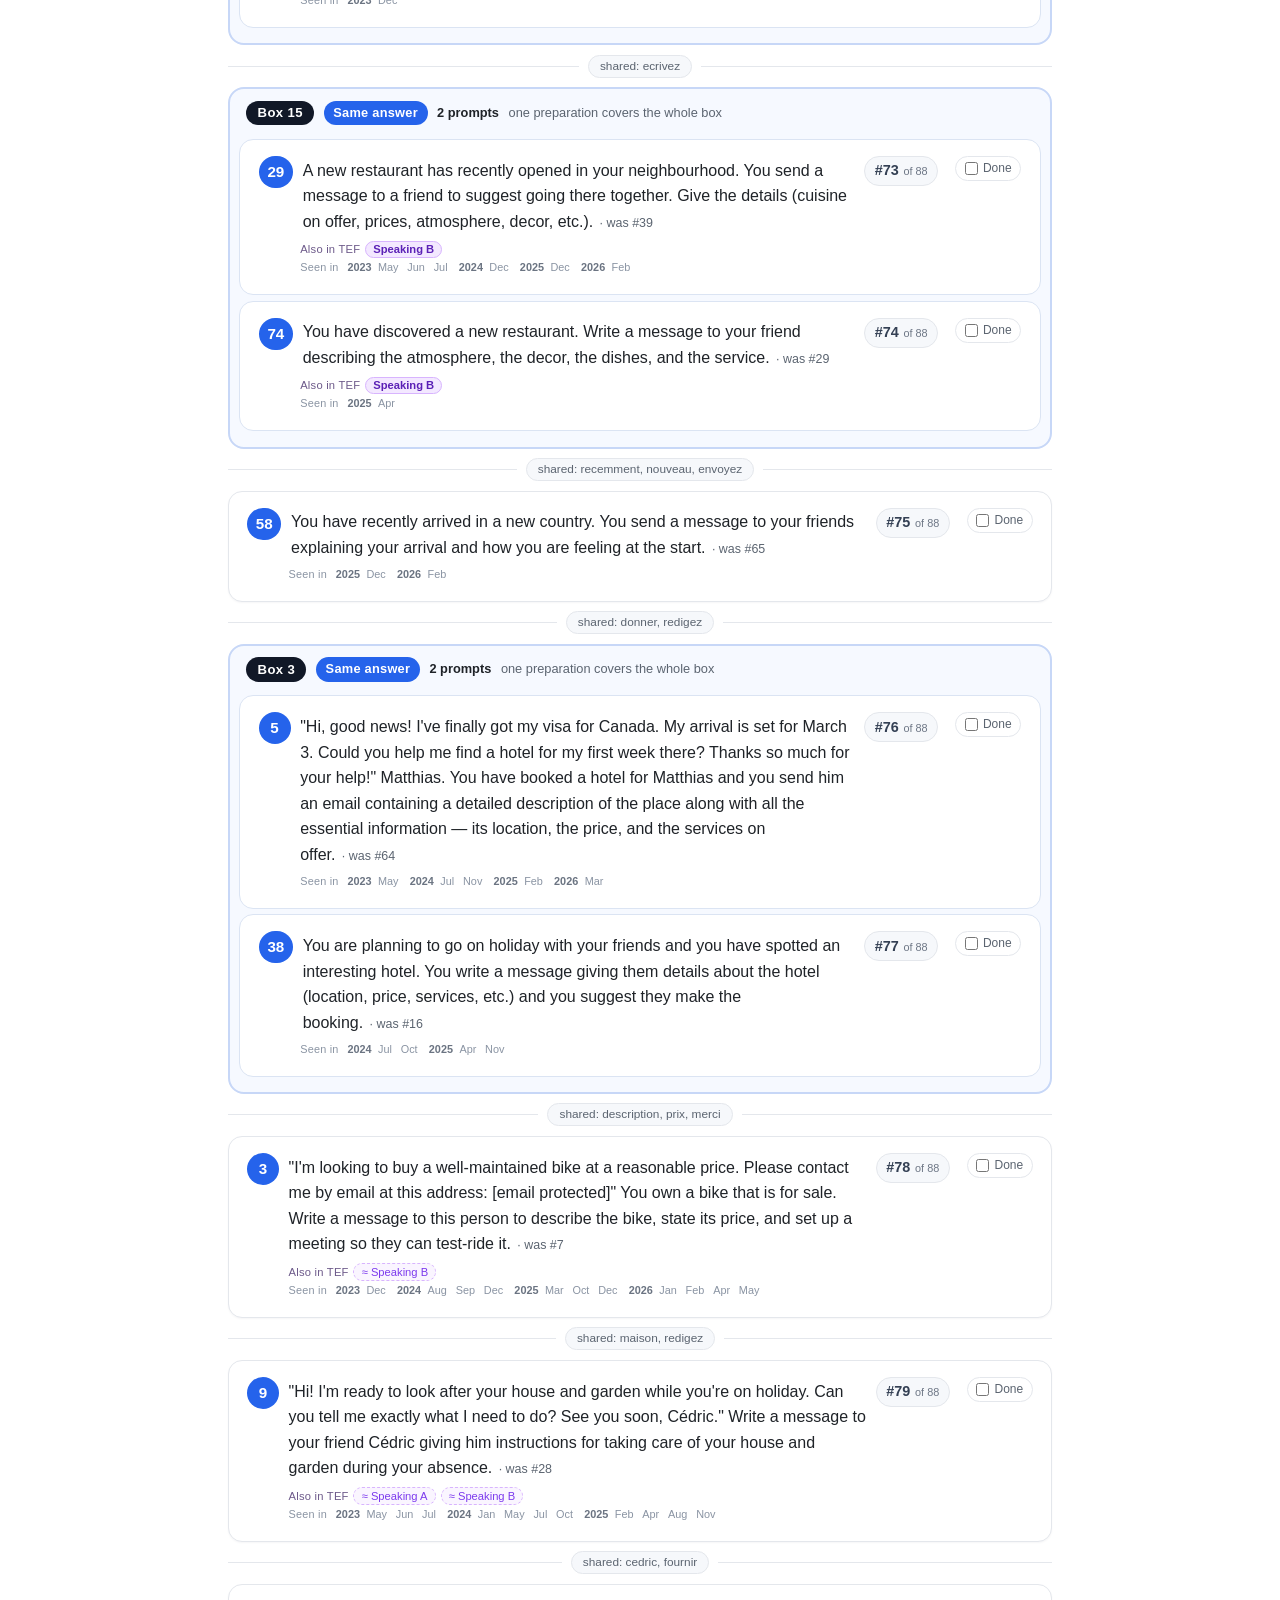
==== commit 5c5e76ac: "Month-range filter on every list page (FR + EN) "Période / Period" row in the toolbar: pick a from/t" ====
--- a/ee-t1-EN.html
+++ b/ee-t1-EN.html
@@ -785,5 +785,6 @@
 <footer class="page">Static site · prompts scraped from reussir-tcfcanada.com · no tracking.</footer>
 <script src="tcf-xref.js"></script>
 <script src="tcf-clusters-EN.js" defer></script>
+<script src="tcf-months.js" defer></script>
 </body>
 </html>
